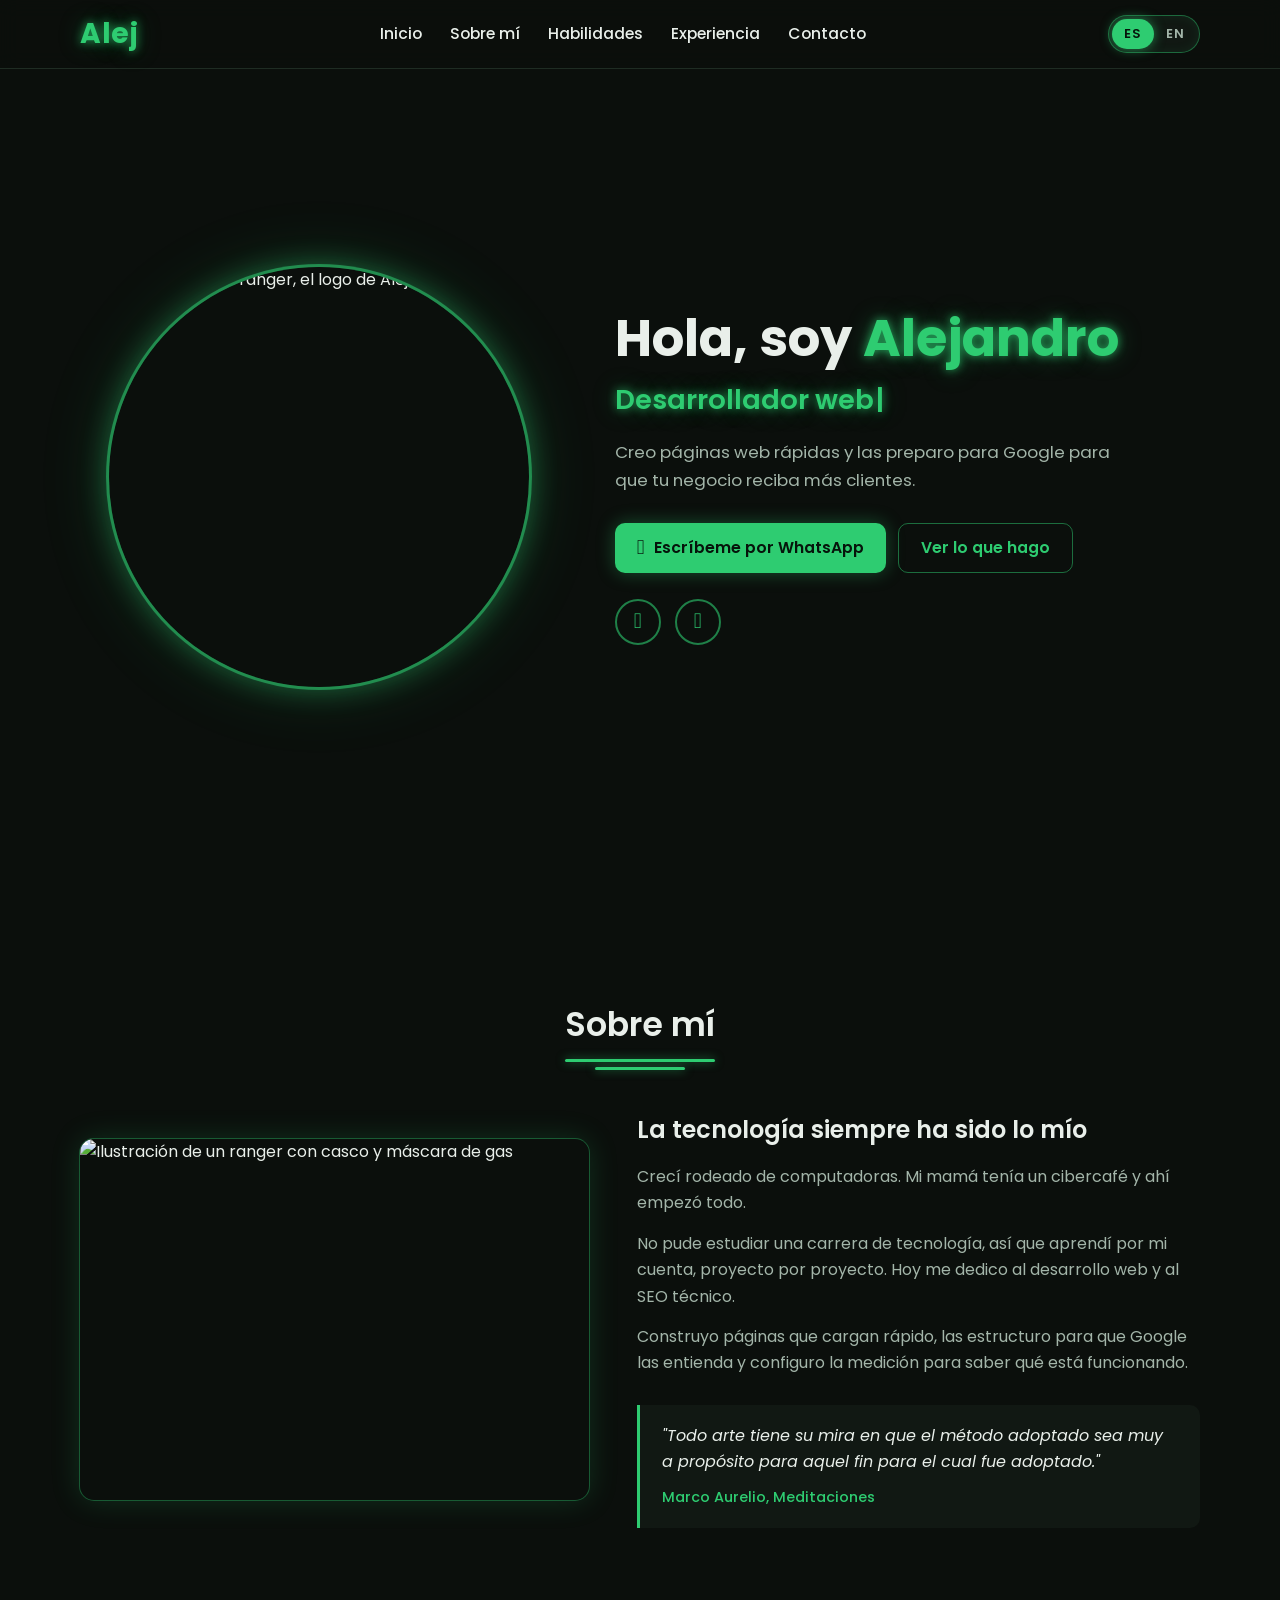
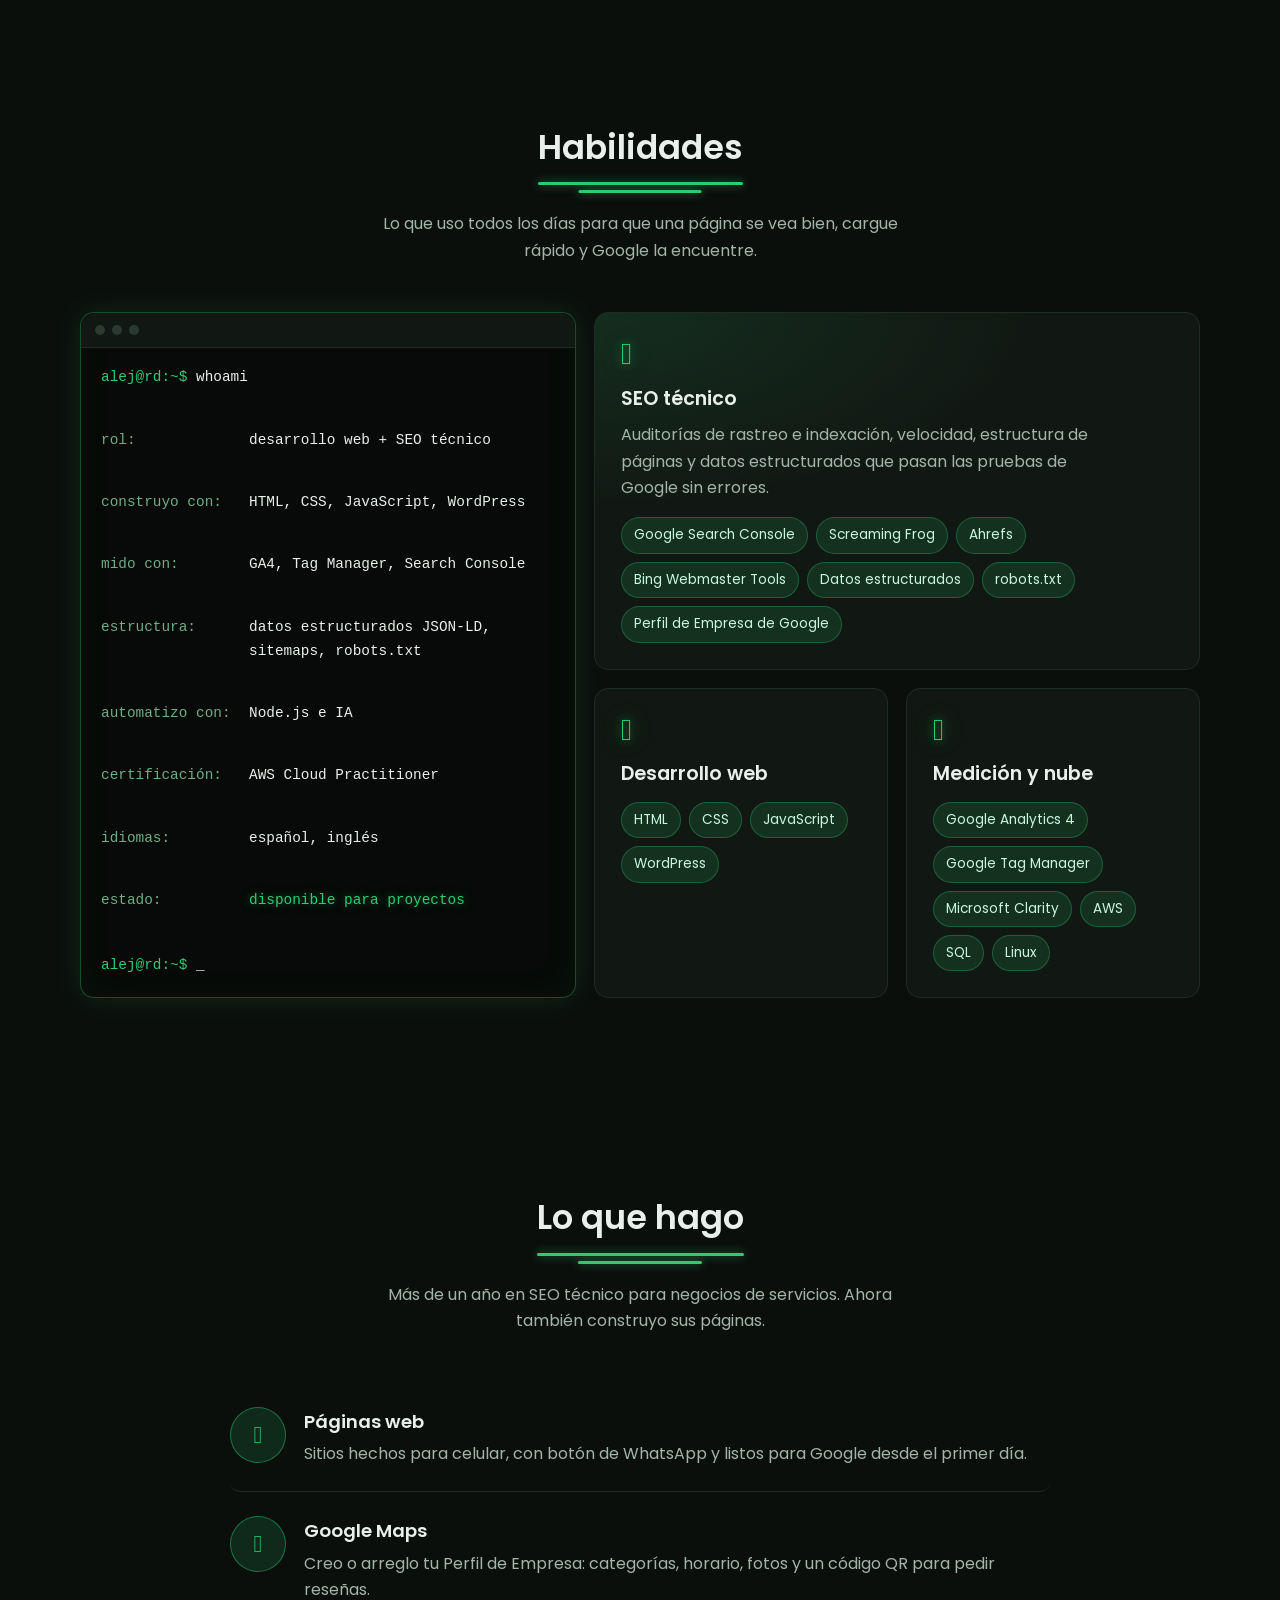
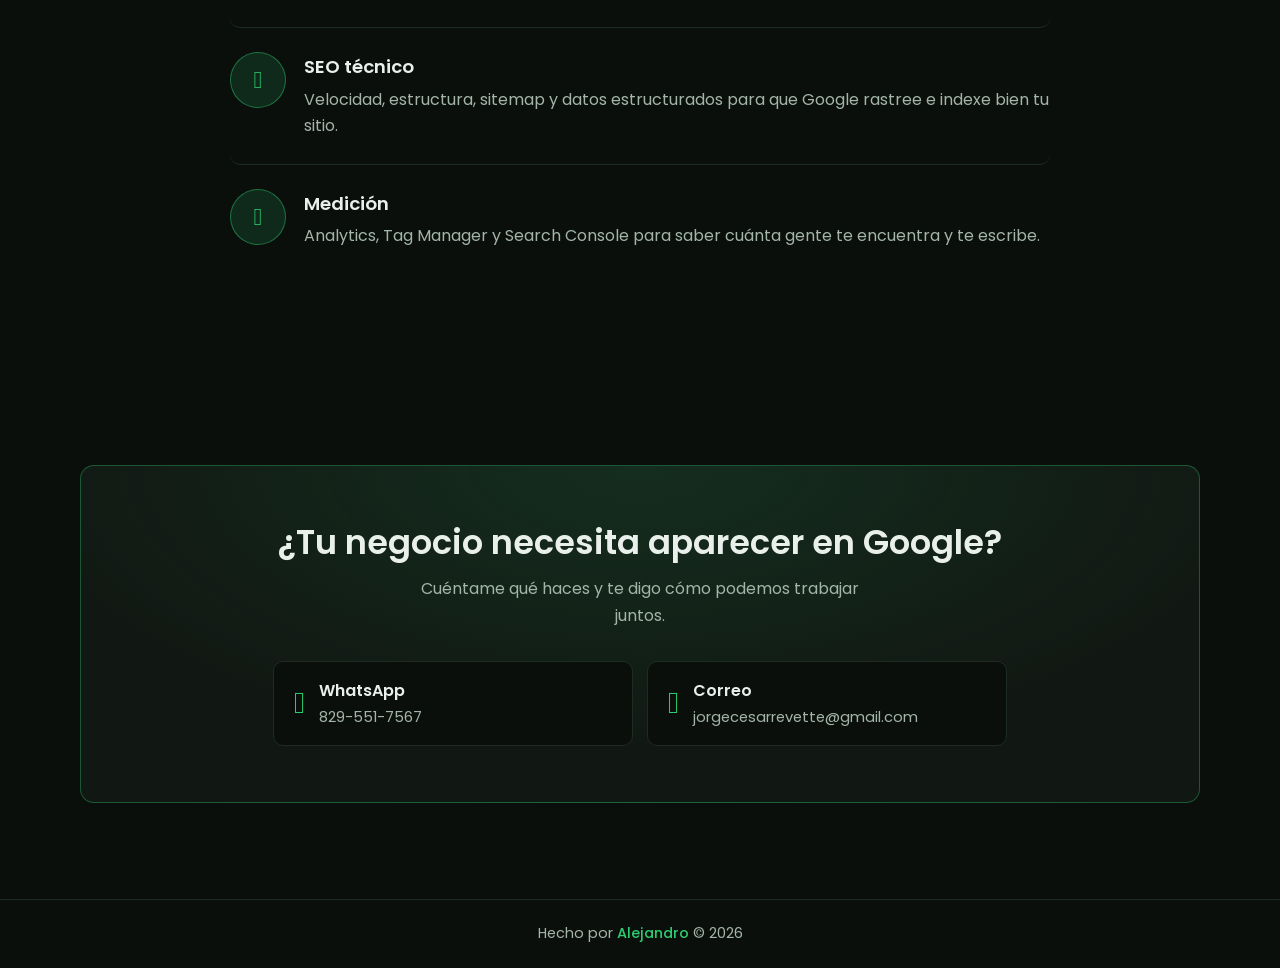
==== index.html @ b4125d40 "Portfolio redesign: bilingual, new content, mobile fixes" ====
<!DOCTYPE html>
<html lang="es">
<head>
    <meta charset="UTF-8">
    <meta name="viewport" content="width=device-width, initial-scale=1.0">
    <title>Alejandro | Páginas web y SEO técnico en República Dominicana</title>
    <meta name="description" content="Desarrollador web y especialista en SEO técnico. Creo páginas web rápidas y las preparo para Google para que tu negocio reciba más clientes.">
    <link rel="canonical" href="https://jorgecesar7.github.io/">
    <meta name="theme-color" content="#0b0f0c">

    <meta property="og:type" content="website">
    <meta property="og:url" content="https://jorgecesar7.github.io/">
    <meta property="og:title" content="Alejandro | Páginas web y SEO técnico">
    <meta property="og:description" content="Creo páginas web rápidas y las preparo para Google para que tu negocio reciba más clientes.">
    <meta property="og:image" content="https://jorgecesar7.github.io/img/og-image.jpg">
    <meta property="og:locale" content="es_DO">
    <meta name="twitter:card" content="summary_large_image">

    <link rel="icon" type="image/png" href="img/favicon.png">
    <link rel="apple-touch-icon" href="img/apple-touch-icon.png">

    <link rel="preconnect" href="https://fonts.googleapis.com">
    <link rel="preconnect" href="https://fonts.gstatic.com" crossorigin>
    <link href="https://fonts.googleapis.com/css2?family=Poppins:wght@400;500;600;700&display=swap" rel="stylesheet">
    <link rel="stylesheet" href="icons.css">
    <link rel="stylesheet" href="styles.css">

    <script type="application/ld+json">
    {
      "@context": "https://schema.org",
      "@type": "Person",
      "@id": "https://jorgecesar7.github.io/#alejandro",
      "name": "Alejandro",
      "url": "https://jorgecesar7.github.io/",
      "image": "https://jorgecesar7.github.io/img/ranger.webp",
      "jobTitle": "Desarrollador web y especialista en SEO técnico",
      "email": "mailto:jorgecesarrevette@gmail.com",
      "telephone": "+1-829-551-7567",
      "address": {
        "@type": "PostalAddress",
        "addressCountry": "DO"
      },
      "knowsAbout": ["Desarrollo web", "SEO técnico", "WordPress", "Google Analytics 4", "Google Tag Manager", "Google Search Console", "Datos estructurados", "Perfil de Empresa de Google"],
      "hasCredential": {
        "@type": "EducationalOccupationalCredential",
        "name": "AWS Certified Cloud Practitioner",
        "credentialCategory": "certification"
      },
      "sameAs": [
        "https://github.com/JorgeCesar7",
        "https://www.linkedin.com/in/jorge-cesar-96657423a/"
      ]
    }
    </script>
</head>
<body>

    <a class="skip-link" href="#main" data-i18n="skip">Saltar al contenido</a>

    <header class="nav" id="top">
        <div class="nav-inner">
            <a class="logo reveal" data-anim="zoom-in" style="--d:0ms" href="#home" aria-label="Alej, inicio"><span>Alej</span></a>

            <nav class="links" aria-label="Principal">
                <a class="reveal" data-anim="fade-up" style="--d:100ms" href="#home" data-i18n="nav_home">Inicio</a>
                <a class="reveal" data-anim="fade-up" style="--d:200ms" href="#about" data-i18n="nav_about">Sobre mí</a>
                <a class="reveal" data-anim="fade-up" style="--d:300ms" href="#skills" data-i18n="nav_skills">Habilidades</a>
                <a class="reveal" data-anim="fade-up" style="--d:400ms" href="#experience" data-i18n="nav_experience">Experiencia</a>
                <a class="reveal" data-anim="fade-up" style="--d:500ms" href="#contact" data-i18n="nav_contact">Contacto</a>
            </nav>

            <div class="nav-actions">
                <div class="lang-switch" role="group" aria-label="Idioma / Language">
                    <button type="button" class="lang-btn is-active" data-lang="es" aria-pressed="true">ES</button>
                    <button type="button" class="lang-btn" data-lang="en" aria-pressed="false">EN</button>
                    <span class="lang-thumb" aria-hidden="true"></span>
                </div>
                <button type="button" class="menu-toggle" aria-expanded="false" aria-controls="mobile-menu" aria-label="Abrir menú" data-i18n-aria="menu_open">
                    <i class="ph ph-list" aria-hidden="true"></i>
                </button>
            </div>
        </div>

        <nav class="mobile-menu" id="mobile-menu" aria-label="Menú móvil" hidden>
            <a href="#home" data-i18n="nav_home">Inicio</a>
            <a href="#about" data-i18n="nav_about">Sobre mí</a>
            <a href="#skills" data-i18n="nav_skills">Habilidades</a>
            <a href="#experience" data-i18n="nav_experience">Experiencia</a>
            <a href="#contact" data-i18n="nav_contact">Contacto</a>
        </nav>
    </header>

    <main id="main">

        <!-- Hero -->
        <section class="hero" id="home">
            <div class="hero-inner">
                <div class="hero-image reveal" data-anim="zoom-out" style="--d:0ms;--t:2.2s">
                    <img src="img/ranger.webp" width="720" height="720" alt="Ilustración del ranger, el logo de Alej" data-i18n-alt="hero_alt" fetchpriority="high">
                </div>
                <div class="hero-content">
                    <h1 class="reveal" data-anim="fade-left" style="--d:500ms"><span data-i18n="hero_hi">Hola, soy</span> <span class="glow">Alejandro</span></h1>
                    <p class="typewriter reveal" data-anim="fade-right" style="--d:700ms" aria-live="off"><span class="typewriter-text"></span><span class="caret" aria-hidden="true">|</span></p>
                    <p class="hero-sub reveal" data-anim="flip-down" style="--d:900ms" data-i18n="hero_sub">Creo páginas web rápidas y las preparo para Google para que tu negocio reciba más clientes.</p>
                    <div class="hero-cta reveal" data-anim="zoom-in" style="--d:1200ms">
                        <a class="btn btn-primary" href="https://wa.me/18295517567" target="_blank" rel="noopener">
                            <i class="ph ph-whatsapp-logo" aria-hidden="true"></i><span data-i18n="cta_whatsapp">Escríbeme por WhatsApp</span>
                        </a>
                        <a class="btn btn-ghost" href="#experience" data-i18n="cta_services">Ver lo que hago</a>
                    </div>
                    <div class="social">
                        <a class="reveal" data-anim="fade-up" style="--d:1400ms" href="https://github.com/JorgeCesar7" target="_blank" rel="noopener" aria-label="GitHub"><i class="ph ph-github-logo" aria-hidden="true"></i></a>
                        <a class="reveal" data-anim="fade-up" style="--d:1500ms" href="https://www.linkedin.com/in/jorge-cesar-96657423a/" target="_blank" rel="noopener" aria-label="LinkedIn"><i class="ph ph-linkedin-logo" aria-hidden="true"></i></a>
                    </div>
                </div>
            </div>
        </section>

        <!-- About -->
        <section class="about" id="about">
            <div class="container">
                <h2 class="section-title reveal" data-anim="fade-up"><span data-i18n="about_title">Sobre mí</span></h2>
                <div class="about-grid">
                    <figure class="about-image reveal" data-anim="fade-right" style="--d:200ms">
                        <img src="img/ranger-closeup.webp" width="735" height="521" alt="Ilustración de un ranger con casco y máscara de gas" data-i18n-alt="about_alt" loading="lazy">
                    </figure>
                    <div class="about-text">
                        <h3 class="reveal" data-anim="fade-left" style="--d:200ms" data-i18n="about_topic">La tecnología siempre ha sido lo mío</h3>
                        <div class="reveal" data-anim="flip-down" style="--d:300ms">
                            <p data-i18n="about_p1">Crecí rodeado de computadoras. Mi mamá tenía un cibercafé y ahí empezó todo.</p>
                            <p data-i18n="about_p2">No pude estudiar una carrera de tecnología, así que aprendí por mi cuenta, proyecto por proyecto. Hoy me dedico al desarrollo web y al SEO técnico.</p>
                            <p data-i18n="about_p3">Construyo páginas que cargan rápido, las estructuro para que Google las entienda y configuro la medición para saber qué está funcionando.</p>
                        </div>
                        <blockquote class="quote reveal" data-anim="zoom-in" style="--d:400ms">
                            <p data-i18n="quote">"Todo arte tiene su mira en que el método adoptado sea muy a propósito para aquel fin para el cual fue adoptado."</p>
                            <cite>Marco Aurelio, <span data-i18n="quote_book">Meditaciones</span></cite>
                        </blockquote>
                    </div>
                </div>
            </div>
        </section>

        <!-- Skills -->
        <section class="skills" id="skills">
            <div class="container">
                <h2 class="section-title reveal" data-anim="fade-up"><span data-i18n="skills_title">Habilidades</span></h2>
                <p class="section-lead reveal" data-anim="fade-up" style="--d:150ms" data-i18n="skills_lead">Lo que uso todos los días para que una página se vea bien, cargue rápido y Google la encuentre.</p>
                <div class="skills-layout">
                    <div class="terminal reveal" data-anim="fade-right" style="--d:200ms" aria-label="Resumen" data-i18n-aria="term_label">
                        <div class="terminal-bar" aria-hidden="true"><span></span><span></span><span></span></div>
                        <div class="terminal-body">
                            <p class="prompt">alej@rd:~$ <span>whoami</span></p>
                            <dl>
                                <div><dt data-i18n="t_role">rol</dt><dd data-i18n="t_role_v">desarrollo web + SEO técnico</dd></div>
                                <div><dt data-i18n="t_build">construyo con</dt><dd>HTML, CSS, JavaScript, WordPress</dd></div>
                                <div><dt data-i18n="t_measure">mido con</dt><dd>GA4, Tag Manager, Search Console</dd></div>
                                <div><dt data-i18n="t_struct">estructura</dt><dd data-i18n="t_struct_v">datos estructurados JSON-LD, sitemaps, robots.txt</dd></div>
                                <div><dt data-i18n="t_auto">automatizo con</dt><dd data-i18n="t_auto_v">Node.js e IA</dd></div>
                                <div><dt data-i18n="t_cert">certificación</dt><dd>AWS Cloud Practitioner</dd></div>
                                <div><dt data-i18n="t_lang">idiomas</dt><dd data-i18n="t_lang_v">español, inglés</dd></div>
                                <div><dt data-i18n="t_status">estado</dt><dd class="ok" data-i18n="t_status_v">disponible para proyectos</dd></div>
                            </dl>
                            <p class="prompt">alej@rd:~$ <span class="blink" aria-hidden="true">_</span></p>
                        </div>
                    </div>
                    <div class="skills-grid">
                        <article class="skill-card skill-main reveal" data-anim="fade-left" style="--d:150ms">
                            <i class="ph ph-magnifying-glass" aria-hidden="true"></i>
                            <h3 data-i18n="sk_seo">SEO técnico</h3>
                            <p data-i18n="sk_seo_p">Auditorías de rastreo e indexación, velocidad, estructura de páginas y datos estructurados que pasan las pruebas de Google sin errores.</p>
                            <ul class="chips">
                                <li>Google Search Console</li>
                                <li>Screaming Frog</li>
                                <li>Ahrefs</li>
                                <li>Bing Webmaster Tools</li>
                                <li data-i18n="chip_schema">Datos estructurados</li>
                                <li>robots.txt</li>
                                <li data-i18n="chip_gbp">Perfil de Empresa de Google</li>
                            </ul>
                        </article>
                        <article class="skill-card reveal" data-anim="fade-left" style="--d:300ms">
                            <i class="ph ph-code" aria-hidden="true"></i>
                            <h3 data-i18n="sk_web">Desarrollo web</h3>
                            <ul class="chips">
                                <li>HTML</li>
                                <li>CSS</li>
                                <li>JavaScript</li>
                                <li>WordPress</li>
                            </ul>
                        </article>
                        <article class="skill-card reveal" data-anim="fade-left" style="--d:450ms">
                            <i class="ph ph-chart-line-up" aria-hidden="true"></i>
                            <h3 data-i18n="sk_data">Medición y nube</h3>
                            <ul class="chips">
                                <li>Google Analytics 4</li>
                                <li>Google Tag Manager</li>
                                <li>Microsoft Clarity</li>
                                <li>AWS</li>
                                <li>SQL</li>
                                <li>Linux</li>
                            </ul>
                        </article>
                    </div>
                </div>
            </div>
        </section>

        <!-- Experience / services -->
        <section class="experience" id="experience">
            <div class="container">
                <h2 class="section-title reveal" data-anim="fade-up"><span data-i18n="exp_title">Lo que hago</span></h2>
                <p class="section-lead reveal" data-anim="fade-up" style="--d:150ms" data-i18n="exp_lead">Más de un año en SEO técnico para negocios de servicios. Ahora también construyo sus páginas.</p>
                <ol class="services">
                    <li class="service reveal" data-anim="fade-up" style="--d:200ms">
                        <i class="ph ph-browser" aria-hidden="true"></i>
                        <div>
                            <h3 data-i18n="sv1">Páginas web</h3>
                            <p data-i18n="sv1_p">Sitios hechos para celular, con botón de WhatsApp y listos para Google desde el primer día.</p>
                        </div>
                    </li>
                    <li class="service reveal" data-anim="fade-up" style="--d:350ms">
                        <i class="ph ph-map-pin" aria-hidden="true"></i>
                        <div>
                            <h3 data-i18n="sv2">Google Maps</h3>
                            <p data-i18n="sv2_p">Creo o arreglo tu Perfil de Empresa: categorías, horario, fotos y un código QR para pedir reseñas.</p>
                        </div>
                    </li>
                    <li class="service reveal" data-anim="fade-up" style="--d:500ms">
                        <i class="ph ph-gauge" aria-hidden="true"></i>
                        <div>
                            <h3 data-i18n="sv3">SEO técnico</h3>
                            <p data-i18n="sv3_p">Velocidad, estructura, sitemap y datos estructurados para que Google rastree e indexe bien tu sitio.</p>
                        </div>
                    </li>
                    <li class="service reveal" data-anim="fade-up" style="--d:650ms">
                        <i class="ph ph-chart-bar" aria-hidden="true"></i>
                        <div>
                            <h3 data-i18n="sv4">Medición</h3>
                            <p data-i18n="sv4_p">Analytics, Tag Manager y Search Console para saber cuánta gente te encuentra y te escribe.</p>
                        </div>
                    </li>
                </ol>
            </div>
        </section>

        <!-- Contact -->
        <section class="contact" id="contact">
            <div class="container">
                <div class="contact-box">
                    <div class="contact-content">
                        <h2 class="reveal" data-anim="fade-left" style="--d:150ms" data-i18n="contact_title">¿Tu negocio necesita aparecer en Google?</h2>
                        <p class="reveal" data-anim="fade-left" style="--d:250ms" data-i18n="contact_p">Cuéntame qué haces y te digo cómo podemos trabajar juntos.</p>
                        <div class="contact-links">
                            <a class="contact-link reveal" data-anim="zoom-in" style="--d:350ms" href="https://wa.me/18295517567" target="_blank" rel="noopener">
                                <i class="ph ph-whatsapp-logo" aria-hidden="true"></i>
                                <span><strong>WhatsApp</strong>829-551-7567</span>
                            </a>
                            <a class="contact-link reveal" data-anim="zoom-in" style="--d:450ms" href="mailto:jorgecesarrevette@gmail.com">
                                <i class="ph ph-envelope-simple" aria-hidden="true"></i>
                                <span><strong data-i18n="email">Correo</strong>jorgecesarrevette@gmail.com</span>
                            </a>
                        </div>
                    </div>
                </div>
            </div>
        </section>
    </main>

    <footer class="footer">
        <p><span data-i18n="footer">Hecho por</span> <a href="#home">Alejandro</a> &copy; <span id="year">2026</span></p>
    </footer>

    <script src="script.js"></script>
</body>
</html>
---- icons.css ----
/* Phosphor Icons (MIT), regular weight, subset to the icons used on this page. */
@font-face {
    font-family: "Phosphor";
    src: url("fonts/phosphor-subset.woff2") format("woff2");
    font-weight: normal;
    font-style: normal;
    font-display: block;
}

.ph {
    font-family: "Phosphor" !important;
    speak: never;
    font-style: normal;
    font-weight: normal;
    font-variant: normal;
    text-transform: none;
    line-height: 1;
    -webkit-font-smoothing: antialiased;
    -moz-osx-font-smoothing: grayscale;
}

.ph.ph-list:before{content:"\e2f0";}
.ph.ph-x:before{content:"\e4f6";}
.ph.ph-whatsapp-logo:before{content:"\e5d0";}
.ph.ph-github-logo:before{content:"\e576";}
.ph.ph-linkedin-logo:before{content:"\e2ee";}
.ph.ph-magnifying-glass:before{content:"\e30c";}
.ph.ph-code:before{content:"\e1bc";}
.ph.ph-chart-line-up:before{content:"\e156";}
.ph.ph-browser:before{content:"\e0f4";}
.ph.ph-map-pin:before{content:"\e316";}
.ph.ph-gauge:before{content:"\e628";}
.ph.ph-chart-bar:before{content:"\e150";}
.ph.ph-envelope-simple:before{content:"\e218";}
---- styles.css ----
:root {
    --bg: #0b0f0c;
    --surface: #111813;
    --surface-2: #16201a;
    --line: #1f2c23;
    --text: #e9efea;
    --muted: #a3b5a9;
    --accent: #2ecc71;
    --accent-soft: rgba(46, 204, 113, 0.14);
    --accent-ink: #06140b;
    --glow: 0 0 10px rgba(46, 204, 113, 0.75), 0 0 24px rgba(46, 204, 113, 0.35);
    --radius: 14px;
    --radius-sm: 10px;
    --nav-h: 68px;
}

*,
*::before,
*::after {
    margin: 0;
    padding: 0;
    box-sizing: border-box;
}

html {
    scroll-behavior: smooth;
    scroll-padding-top: calc(var(--nav-h) + 12px);
}

body {
    overflow-x: clip;
    font-family: 'Poppins', system-ui, sans-serif;
    background: var(--bg);
    color: var(--text);
    line-height: 1.65;
    overflow-x: hidden;
    -webkit-font-smoothing: antialiased;
}

img { max-width: 100%; display: block; }
a { color: inherit; text-decoration: none; }
ul, ol { list-style: none; }

:focus-visible {
    outline: 2px solid var(--accent);
    outline-offset: 3px;
    border-radius: 6px;
}

.skip-link {
    position: absolute;
    left: 12px;
    top: -60px;
    background: var(--accent);
    color: var(--accent-ink);
    padding: 8px 14px;
    border-radius: var(--radius-sm);
    font-weight: 600;
    z-index: 200;
}
.skip-link:focus { top: 12px; }

.container {
    width: min(1120px, 100% - 32px);
    margin-inline: auto;
}

.glow {
    color: var(--accent);
    text-shadow: var(--glow);
}

/* Scrollbar */
::-webkit-scrollbar { width: 10px; }
::-webkit-scrollbar-track { background: var(--bg); }
::-webkit-scrollbar-thumb { background: #1d6b40; border-radius: 10px; }
::-webkit-scrollbar-thumb:hover { background: var(--accent); }

/* Navigation */
.nav {
    position: sticky;
    top: 0;
    z-index: 100;
    background: rgba(11, 15, 12, 0.82);
    backdrop-filter: blur(10px);
    -webkit-backdrop-filter: blur(10px);
    border-bottom: 1px solid var(--line);
}

.nav-inner {
    height: var(--nav-h);
    width: min(1120px, 100% - 32px);
    margin-inline: auto;
    display: flex;
    align-items: center;
    justify-content: space-between;
    gap: 16px;
}

.logo span {
    font-size: 1.75rem;
    font-weight: 700;
    color: var(--accent);
    text-shadow: var(--glow);
    letter-spacing: 0.5px;
}

.links { display: flex; gap: 28px; }

.links a {
    position: relative;
    font-weight: 500;
    font-size: 0.98rem;
    color: var(--text);
    transition: color 0.2s ease, text-shadow 0.2s ease;
}

.links a::after {
    content: "";
    position: absolute;
    left: 0;
    bottom: -4px;
    width: 0;
    height: 2px;
    background: var(--accent);
    transition: width 0.2s ease;
}

.links a:hover { color: var(--accent); text-shadow: var(--glow); }
.links a:hover::after { width: 100%; }

.nav-actions { display: flex; align-items: center; gap: 10px; }

/* Language switch */
.lang-switch {
    position: relative;
    display: inline-flex;
    padding: 3px;
    border: 1px solid rgba(46, 204, 113, 0.45);
    border-radius: 999px;
    background: var(--surface);
    box-shadow: inset 0 0 12px rgba(46, 204, 113, 0.08);
}

.lang-btn {
    position: relative;
    z-index: 1;
    width: 42px;
    height: 30px;
    border: 0;
    background: transparent;
    color: var(--muted);
    font: 600 0.8rem/1 'Poppins', sans-serif;
    letter-spacing: 1px;
    border-radius: 999px;
    cursor: pointer;
    transition: color 0.25s ease;
}

.lang-btn.is-active { color: var(--accent-ink); }
.lang-btn:not(.is-active):hover { color: var(--accent); }

.lang-thumb {
    position: absolute;
    top: 3px;
    left: 3px;
    width: 42px;
    height: 30px;
    border-radius: 999px;
    background: var(--accent);
    box-shadow: 0 0 12px rgba(46, 204, 113, 0.6);
    transition: transform 0.3s cubic-bezier(.4, 0, .2, 1);
}

.lang-switch[data-active="en"] .lang-thumb { transform: translateX(42px); }

.menu-toggle {
    display: none;
    width: 42px;
    height: 42px;
    border: 1px solid var(--line);
    border-radius: var(--radius-sm);
    background: var(--surface);
    color: var(--text);
    font-size: 1.4rem;
    cursor: pointer;
    align-items: center;
    justify-content: center;
}

.mobile-menu {
    display: grid;
    border-top: 1px solid var(--line);
    background: rgba(11, 15, 12, 0.97);
}

.mobile-menu[hidden] { display: none; }

.mobile-menu a {
    padding: 14px 20px;
    font-weight: 500;
    border-bottom: 1px solid var(--line);
}

.mobile-menu a:hover { color: var(--accent); }

/* Hero */
.hero {
    min-height: calc(100dvh - var(--nav-h));
    display: flex;
    align-items: center;
    padding: 48px 0 64px;
}

.hero-inner {
    width: min(1120px, 100% - 32px);
    margin-inline: auto;
    display: grid;
    grid-template-columns: minmax(0, 0.9fr) minmax(0, 1.1fr);
    align-items: center;
    gap: 56px;
}

.hero-image {
    width: min(420px, 100%);
    aspect-ratio: 1;
    justify-self: center;
    border-radius: 50%;
    overflow: hidden;
    box-shadow: 0 0 0 3px rgba(46, 204, 113, 0.55), 0 0 30px rgba(46, 204, 113, 0.45), 0 0 70px rgba(46, 204, 113, 0.18);
}

.hero-image img { width: 100%; height: 100%; object-fit: cover; }

@media (hover: hover) and (prefers-reduced-motion: no-preference) {
    .hero-image:hover { animation: pulse 1.6s ease-in-out infinite; }
}

@keyframes pulse {
    0%, 100% { transform: scale(1); }
    50% { transform: scale(1.03); }
}

.hero h1 {
    font-size: clamp(2rem, 1.2rem + 3vw, 3.2rem);
    line-height: 1.15;
    font-weight: 700;
}

.typewriter {
    margin-top: 10px;
    min-height: 1.6em;
    font-size: clamp(1.15rem, 0.9rem + 1.2vw, 1.7rem);
    font-weight: 600;
    color: var(--accent);
    text-shadow: var(--glow);
}

.caret { margin-left: 2px; animation: blink 1s steps(1) infinite; }

@keyframes blink { 50% { opacity: 0; } }

.hero-sub {
    margin-top: 16px;
    max-width: 46ch;
    color: var(--muted);
    font-size: 1.05rem;
}

.hero-cta {
    margin-top: 28px;
    display: flex;
    flex-wrap: wrap;
    gap: 12px;
}

.btn {
    display: inline-flex;
    align-items: center;
    gap: 10px;
    height: 50px;
    padding: 0 22px;
    border-radius: var(--radius-sm);
    font-weight: 600;
    font-size: 0.98rem;
    white-space: nowrap;
    transition: transform 0.2s ease, box-shadow 0.2s ease, background 0.2s ease, color 0.2s ease;
}

.btn i { font-size: 1.3rem; }

.btn-primary {
    background: var(--accent);
    color: var(--accent-ink);
    box-shadow: 0 0 18px rgba(46, 204, 113, 0.35);
}

.btn-primary:hover {
    transform: scale(1.05);
    background: transparent;
    color: var(--accent);
    box-shadow: inset 0 0 0 2px var(--accent), 0 0 30px rgba(46, 204, 113, 0.55);
}

.btn-ghost {
    border: 1px solid rgba(46, 204, 113, 0.5);
    color: var(--accent);
}

.btn-ghost:hover { background: var(--accent-soft); transform: scale(1.05); box-shadow: 0 0 22px rgba(46, 204, 113, 0.35); }

.social { margin-top: 26px; display: flex; gap: 14px; }

.social a {
    width: 46px;
    height: 46px;
    display: grid;
    place-items: center;
    border: 2px solid rgba(46, 204, 113, 0.6);
    border-radius: 50%;
    color: var(--accent);
    font-size: 1.35rem;
    transition: transform 0.2s ease, background 0.2s ease, color 0.2s ease, box-shadow 0.2s ease;
}

.social a:hover {
    transform: scale(1.12);
    background: var(--accent);
    color: var(--accent-ink);
    box-shadow: 0 0 18px rgba(46, 204, 113, 0.6);
}

/* Sections */
section:not(.hero) { padding: 96px 0; }

.section-title {
    display: flex;
    justify-content: center;
    margin-bottom: 18px;
}

.section-title span {
    position: relative;
    font-size: clamp(1.6rem, 1.2rem + 1.4vw, 2.1rem);
    font-weight: 600;
    padding-bottom: 10px;
}

.section-title span::before,
.section-title span::after {
    content: "";
    position: absolute;
    left: 0;
    bottom: 0;
    height: 3px;
    width: 100%;
    background: var(--accent);
    box-shadow: 0 0 10px rgba(46, 204, 113, 0.6);
    border-radius: 3px;
}

.section-title span::after {
    bottom: -8px;
    width: 60%;
    left: 50%;
    transform: translateX(-50%);
}

.section-lead {
    text-align: center;
    color: var(--muted);
    max-width: 56ch;
    margin: 26px auto 48px;
}

/* About */
.about-grid {
    margin-top: 48px;
    display: grid;
    grid-template-columns: minmax(0, 0.95fr) minmax(0, 1.05fr);
    gap: 48px;
    align-items: center;
}

.about-image {
    border-radius: var(--radius);
    overflow: hidden;
    box-shadow: 0 0 0 1px rgba(46, 204, 113, 0.35), 0 0 30px rgba(46, 204, 113, 0.18);
}

.about-image img { width: 100%; height: auto; aspect-ratio: 735 / 521; object-fit: cover; transition: transform 0.6s ease; }

@media (hover: hover) and (prefers-reduced-motion: no-preference) {
    .about-image:hover img { transform: scale(1.04); }
}

.about-text h3 {
    font-size: 1.5rem;
    font-weight: 600;
    margin-bottom: 14px;
}

.about-text p { color: var(--muted); margin-bottom: 14px; max-width: 60ch; }

.quote {
    margin-top: 28px;
    padding: 18px 22px;
    border-left: 3px solid var(--accent);
    background: var(--surface);
    border-radius: 0 var(--radius-sm) var(--radius-sm) 0;
}

.quote p { color: var(--text); font-style: italic; margin-bottom: 8px; }
.quote cite { color: var(--accent); font-style: normal; font-size: 0.9rem; font-weight: 500; }

.terminal {
    background: #070a08;
    border: 1px solid rgba(46, 204, 113, 0.35);
    border-radius: var(--radius);
    box-shadow: 0 0 30px rgba(46, 204, 113, 0.12), inset 0 0 40px rgba(46, 204, 113, 0.04);
    overflow: hidden;
    font-family: ui-monospace, 'Cascadia Code', Consolas, monospace;
    font-size: 0.9rem;
}

.terminal-bar {
    display: flex;
    gap: 7px;
    padding: 12px 14px;
    border-bottom: 1px solid var(--line);
    background: var(--surface);
}

.terminal-bar span {
    width: 10px;
    height: 10px;
    border-radius: 50%;
    background: #2a3a30;
}

.terminal-body { padding: 18px 20px 20px; color: #b9f5cf; }

.prompt { color: var(--accent); }
.prompt span { color: var(--text); }

.terminal dl { margin: 12px 0 14px; display: grid; gap: 8px; }
.terminal dl div { display: grid; grid-template-columns: 136px 1fr; gap: 12px; }
.terminal dt { color: #6fae86; }
.terminal dt::after { content: ":"; }
.terminal dd { color: var(--text); }
.terminal dd.ok { color: var(--accent); text-shadow: 0 0 8px rgba(46, 204, 113, 0.5); }

.blink { animation: blink 1s steps(1) infinite; }

/* Skills */
.skills-layout {
    display: grid;
    grid-template-columns: minmax(0, 0.9fr) minmax(0, 1.1fr);
    gap: 18px;
    align-items: stretch;
}

.skills-layout .terminal { display: flex; flex-direction: column; }
.skills-layout .terminal-body { flex: 1; display: flex; flex-direction: column; }
.skills-layout .terminal dl { flex: 1; align-content: space-evenly; gap: 12px; }

.skills-grid {
    display: grid;
    grid-template-columns: 1fr 1fr;
    gap: 18px;
}

.skill-card {
    background: var(--surface);
    border: 1px solid var(--line);
    border-radius: var(--radius);
    padding: 26px;
    transition: border-color 0.25s ease, box-shadow 0.25s ease, transform 0.25s ease;
}

.skill-card:hover {
    border-color: rgba(46, 204, 113, 0.55);
    box-shadow: 0 0 24px rgba(46, 204, 113, 0.15);
    transform: translateY(-3px);
}

.skill-main {
    grid-column: span 2;
    background: radial-gradient(120% 90% at 0% 0%, rgba(46, 204, 113, 0.12), transparent 60%), var(--surface);
}

.skill-card > i {
    font-size: 1.9rem;
    color: var(--accent);
    text-shadow: var(--glow);
}

.skill-card h3 { margin: 10px 0 8px; font-size: 1.2rem; font-weight: 600; }
.skill-card > p { color: var(--muted); margin-bottom: 16px; max-width: 48ch; }

.chips { display: flex; flex-wrap: wrap; gap: 8px; margin-top: 12px; }

.chips li {
    padding: 6px 12px;
    border-radius: 999px;
    border: 1px solid rgba(46, 204, 113, 0.3);
    background: var(--accent-soft);
    color: #c9f7da;
    font-size: 0.85rem;
}

/* Experience / services */
.services { max-width: 820px; margin-inline: auto; }

.service {
    display: grid;
    grid-template-columns: 56px 1fr;
    gap: 18px;
    align-items: start;
    padding: 24px 0;
    border-bottom: 1px solid var(--line);
}

.service:last-child { border-bottom: 0; }

.service { border-radius: var(--radius-sm); transition: background 0.3s ease, padding 0.3s ease; }
.service > i { transition: background 0.3s ease, color 0.3s ease, box-shadow 0.3s ease; }

@media (hover: hover) {
    .service:hover { background: var(--accent-soft); padding-inline: 16px; }
    .service:hover > i { background: var(--accent); color: var(--accent-ink); box-shadow: 0 0 18px rgba(46, 204, 113, 0.6); }
}

.service > i {
    width: 56px;
    height: 56px;
    display: grid;
    place-items: center;
    border-radius: 50%;
    background: var(--accent-soft);
    border: 1px solid rgba(46, 204, 113, 0.45);
    color: var(--accent);
    font-size: 1.5rem;
}

.service h3 { font-size: 1.15rem; font-weight: 600; margin-bottom: 4px; }
.service p { color: var(--muted); }

/* Contact */
.contact-box {
    text-align: center;
    padding: 56px 28px;
    border: 1px solid rgba(46, 204, 113, 0.35);
    border-radius: var(--radius);
    background: radial-gradient(80% 120% at 50% 0%, rgba(46, 204, 113, 0.12), transparent 70%), var(--surface);
}

.contact-content h2 { font-size: clamp(1.5rem, 1.1rem + 1.5vw, 2.1rem); font-weight: 600; line-height: 1.25; }
.contact-content > p { color: var(--muted); margin: 12px auto 32px; max-width: 48ch; }

.contact-links {
    display: grid;
    grid-template-columns: repeat(2, minmax(0, 360px));
    justify-content: center;
    gap: 14px;
    text-align: left;
}

.contact-link {
    display: flex;
    align-items: center;
    gap: 14px;
    padding: 16px 20px;
    border-radius: var(--radius-sm);
    border: 1px solid var(--line);
    background: var(--bg);
    text-align: left;
    transition: border-color 0.2s ease, box-shadow 0.2s ease, transform 0.2s ease;
}

.contact-link:hover {
    border-color: var(--accent);
    box-shadow: 0 0 22px rgba(46, 204, 113, 0.25);
    transform: translateY(-2px);
}

.contact-link i { font-size: 1.9rem; color: var(--accent); }
.contact-link span { display: grid; color: var(--muted); font-size: 0.92rem; overflow-wrap: anywhere; min-width: 0; }
.contact-link strong { color: var(--text); font-weight: 600; font-size: 1rem; }

/* Footer */
.footer {
    border-top: 1px solid var(--line);
    padding: 22px 16px;
    text-align: center;
    color: var(--muted);
    font-size: 0.9rem;
}

.footer a { color: var(--accent); font-weight: 500; }

/* Reveal animations (replaces the old AOS library) */
.reveal[data-anim] {
    opacity: 0;
    transition: opacity var(--t, 0.9s) ease, transform var(--t, 0.9s) cubic-bezier(.2, .7, .2, 1);
    transition-delay: var(--d, 0ms);
}
.reveal[data-anim="fade-up"] { transform: translateY(24px); }
.reveal[data-anim="fade-left"] { transform: translateX(40px); }
.reveal[data-anim="fade-right"] { transform: translateX(-40px); }
.reveal[data-anim="zoom-in"] { transform: scale(0.85); }
.reveal[data-anim="zoom-out"] { transform: scale(1.15); }
.reveal[data-anim="flip-down"] { transform: perspective(900px) rotateX(-70deg); transform-origin: top center; }
.reveal[data-anim].is-visible { opacity: 1; transform: none; }

@media (prefers-reduced-motion: reduce) {
    html { scroll-behavior: auto; }
    .reveal[data-anim] { opacity: 1; transform: none; transition: none; }
    .caret, .blink { animation: none; }
    .btn, .social a, .skill-card, .contact-link, .lang-thumb { transition: none; }
}

/* Tablet */
@media (max-width: 960px) {
    .links { display: none; }
    .menu-toggle { display: inline-flex; }

    .hero { padding-top: 32px; }
    .hero-inner { grid-template-columns: 1fr; gap: 32px; text-align: center; }
    .hero-image { width: min(300px, 72vw); }
    .hero-sub { margin-inline: auto; }
    .hero-cta, .social { justify-content: center; }

    .about-grid { grid-template-columns: 1fr; gap: 32px; }
    .about-image { max-width: 560px; margin-inline: auto; }
    .skills-layout { grid-template-columns: 1fr; }
    .contact-links { grid-template-columns: minmax(0, 420px); }
}

/* Phone */
@media (max-width: 560px) {
    :root { --nav-h: 62px; }
    section:not(.hero) { padding: 72px 0; }
    .logo span { font-size: 1.5rem; }
    .hero-image { width: min(240px, 66vw); }
    .hero-cta { flex-direction: column; align-items: stretch; }
    .btn { justify-content: center; }
    .terminal { font-size: 0.82rem; }
    .terminal dl div { grid-template-columns: 1fr; gap: 0; }
    .contact-box { padding: 40px 18px; }
    .skills-grid { grid-template-columns: 1fr; }
    .skill-main { grid-column: auto; }
    .skill-card { padding: 22px; }
}
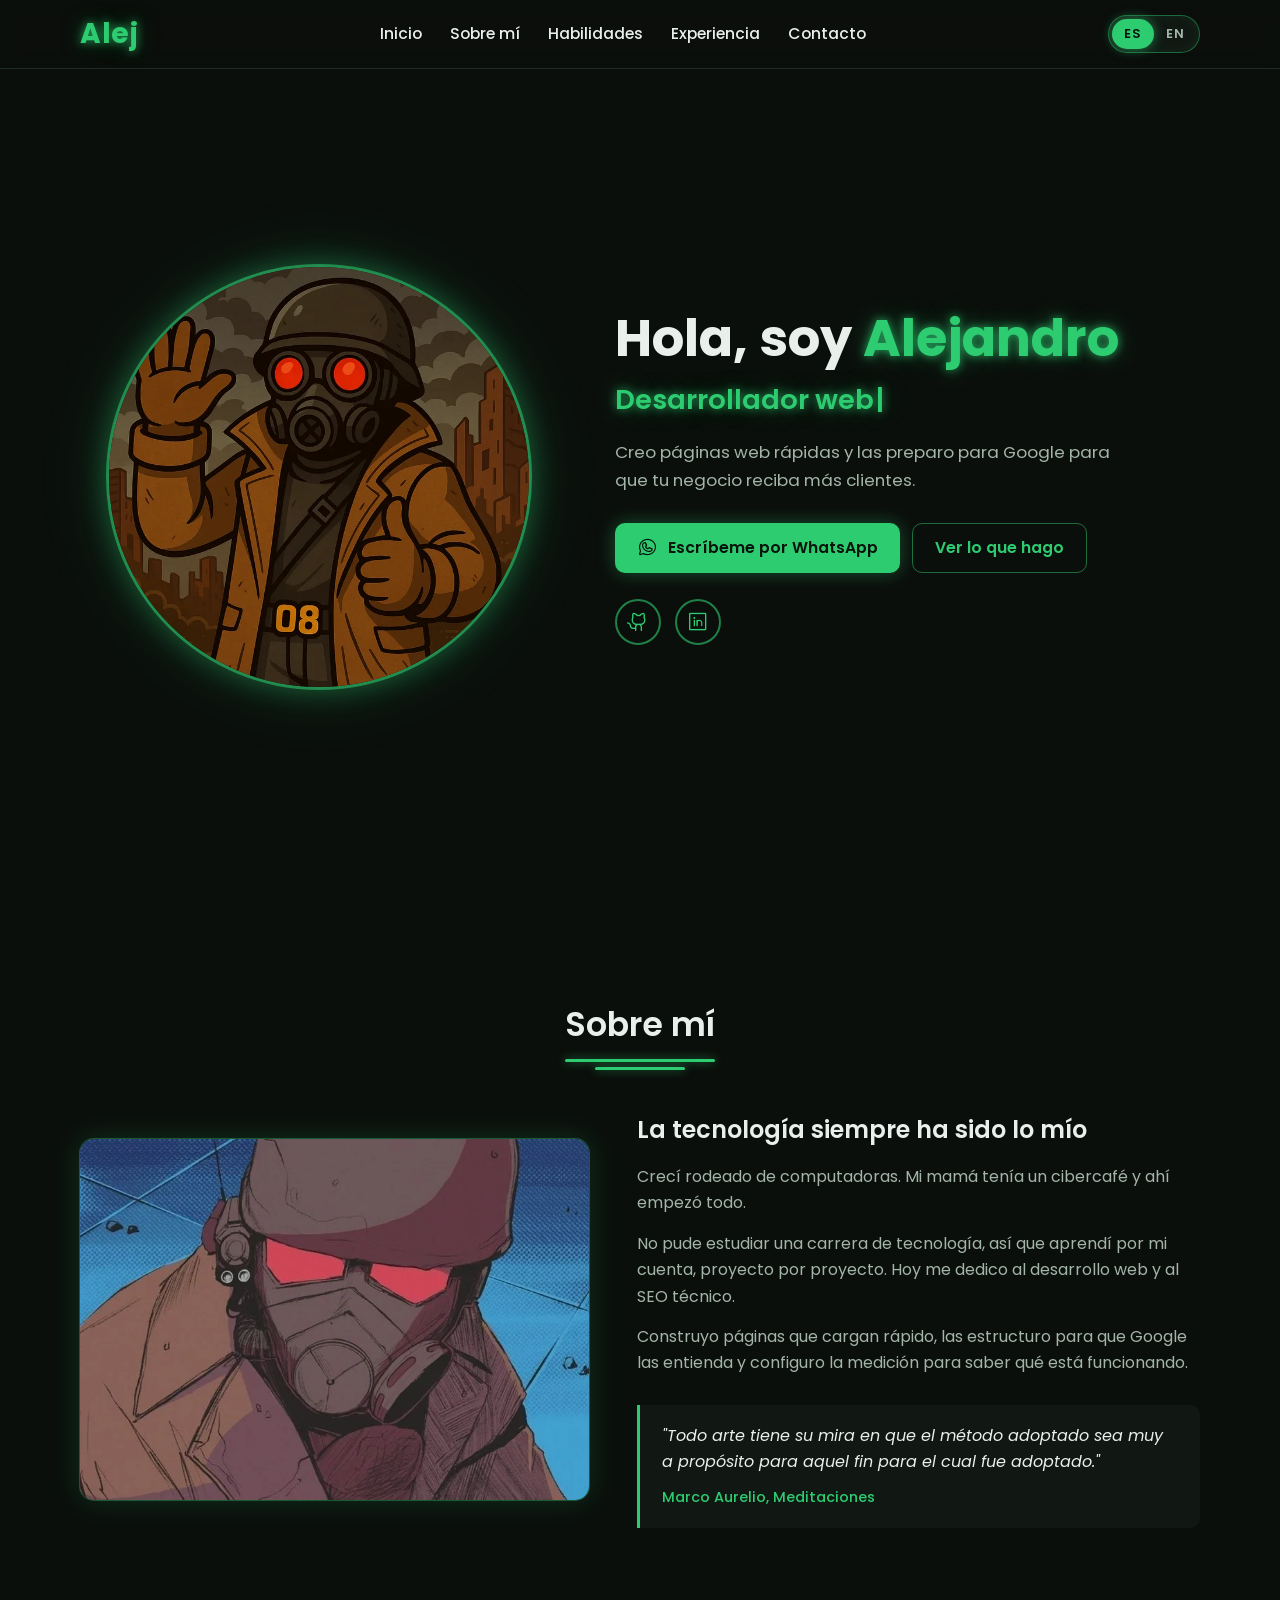
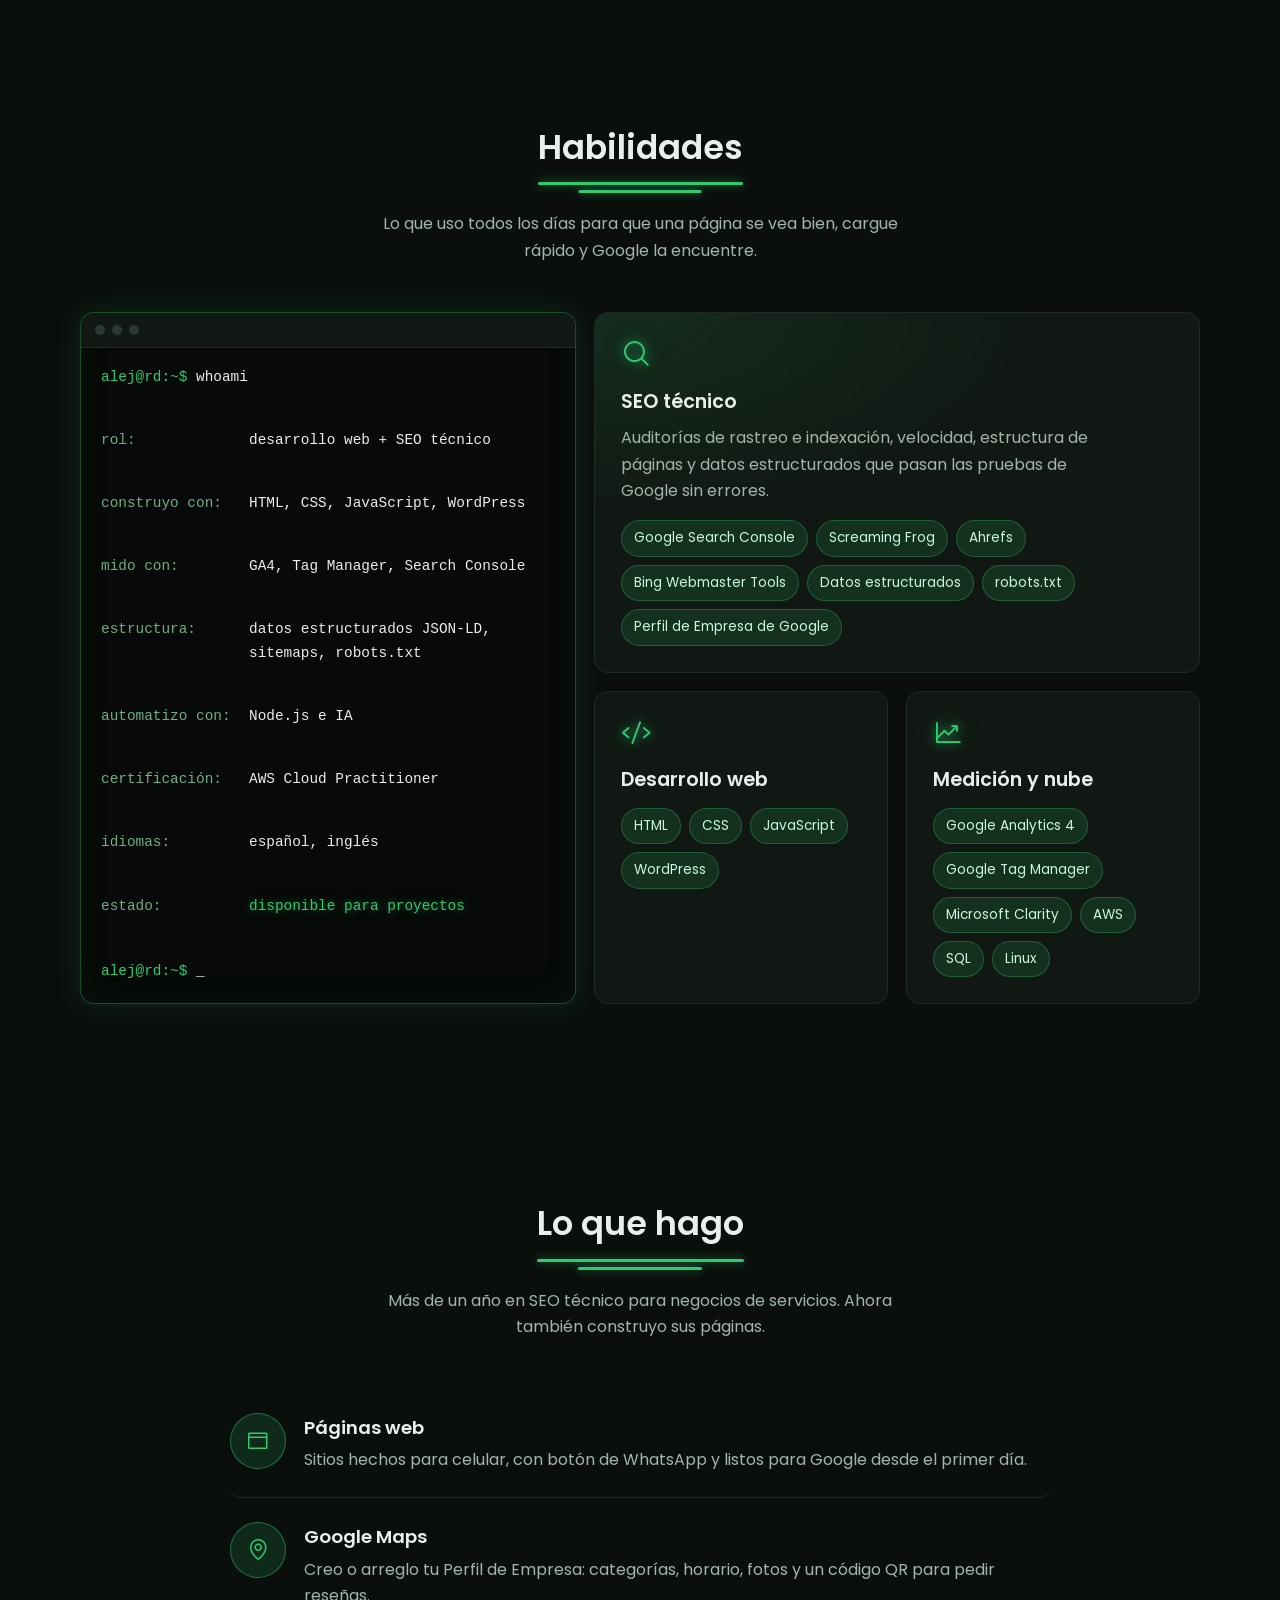
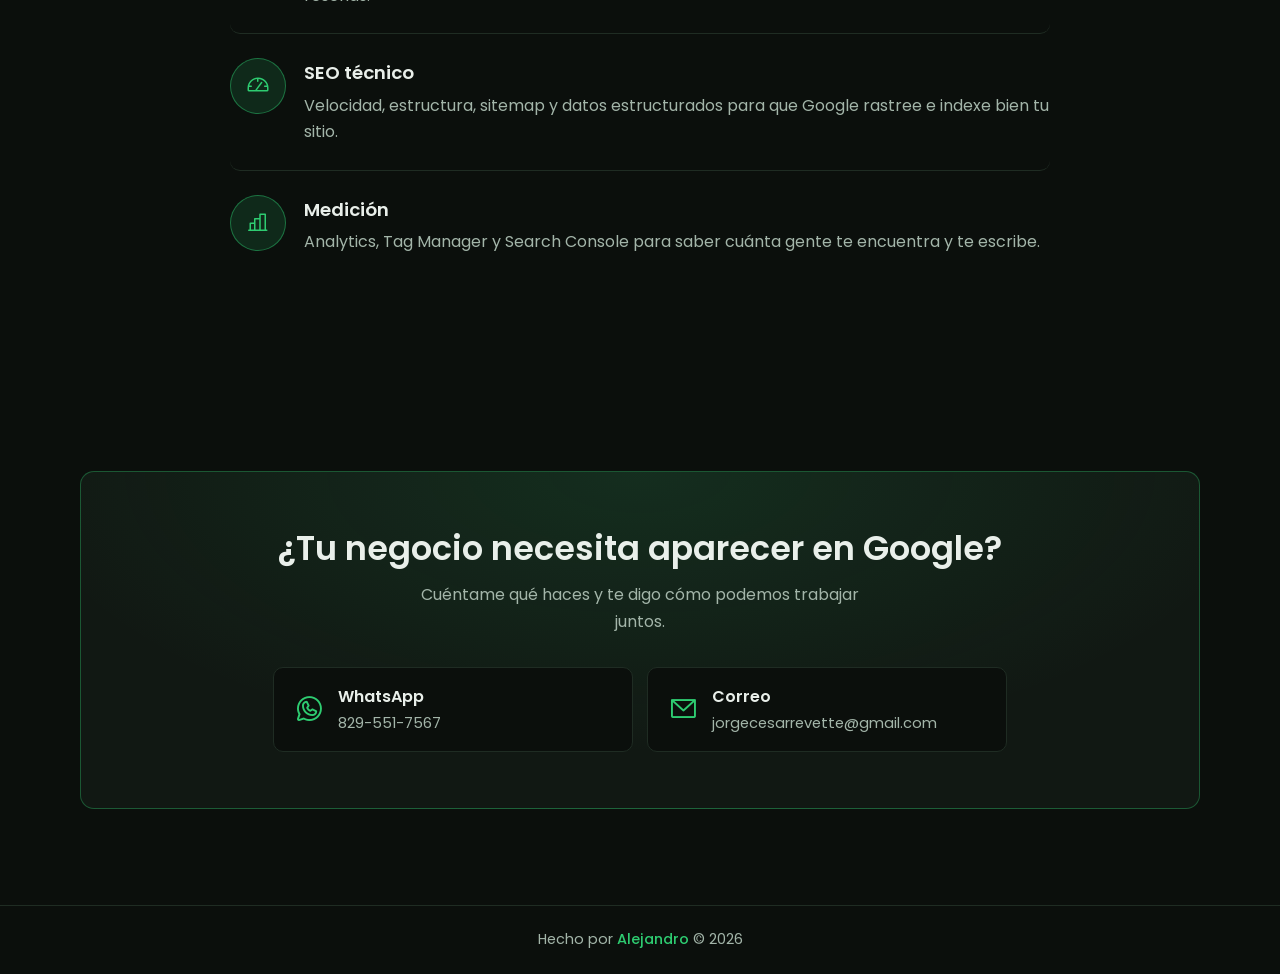
==== commit b60705a3: "Add files via upload" ====
--- a/index.html
+++ b/index.html
@@ -3,22 +3,56 @@
 <head>
     <meta charset="UTF-8">
     <meta name="viewport" content="width=device-width, initial-scale=1.0">
-    <title>Alejandro | Páginas web y SEO técnico en República Dominicana</title>
-    <meta name="description" content="Desarrollador web y especialista en SEO técnico. Creo páginas web rápidas y las preparo para Google para que tu negocio reciba más clientes.">
+
+    <!-- Google Analytics 4 -->
+    <script async src="https://www.googletagmanager.com/gtag/js?id=G-BB15ZYWV15"></script>
+    <script>
+        window.dataLayer = window.dataLayer || [];
+        function gtag(){dataLayer.push(arguments);}
+        gtag('js', new Date());
+        gtag('config', 'G-BB15ZYWV15');
+    </script>
+
+    <!-- Microsoft Clarity -->
+    <script>
+        (function(c,l,a,r,i,t,y){
+            c[a]=c[a]||function(){(c[a].q=c[a].q||[]).push(arguments)};
+            t=l.createElement(r);t.async=1;t.src="https://www.clarity.ms/tag/"+i;
+            y=l.getElementsByTagName(r)[0];y.parentNode.insertBefore(t,y);
+        })(window, document, "clarity", "script", "z00vw6f5f6");
+    </script>
+
+    <title>Diseño de páginas web y SEO en Santo Domingo | Alejandro</title>
+    <meta name="description" content="Diseño páginas web rápidas para negocios en Santo Domingo y las dejo listas para Google: SEO técnico, Google Maps y Analytics. Escríbeme por WhatsApp.">
+    <meta name="robots" content="index, follow, max-image-preview:large, max-snippet:-1, max-video-preview:-1">
+    <meta name="author" content="Alejandro">
     <link rel="canonical" href="https://jorgecesar7.github.io/">
     <meta name="theme-color" content="#0b0f0c">
+    <meta name="google-site-verification" content="VwEiimnmCE7W-ItSaD-Ynu33-EN8Bf44KYxOSooDWXg">
 
     <meta property="og:type" content="website">
+    <meta property="og:site_name" content="Alejandro, diseño web y SEO">
     <meta property="og:url" content="https://jorgecesar7.github.io/">
-    <meta property="og:title" content="Alejandro | Páginas web y SEO técnico">
-    <meta property="og:description" content="Creo páginas web rápidas y las preparo para Google para que tu negocio reciba más clientes.">
+    <meta property="og:title" content="Diseño de páginas web y SEO en Santo Domingo | Alejandro">
+    <meta property="og:description" content="Páginas web rápidas para negocios en Santo Domingo, listas para Google desde el primer día.">
     <meta property="og:image" content="https://jorgecesar7.github.io/img/og-image.jpg">
+    <meta property="og:image:type" content="image/jpeg">
+    <meta property="og:image:width" content="1200">
+    <meta property="og:image:height" content="630">
+    <meta property="og:image:alt" content="Alejandro, diseño de páginas web y SEO en Santo Domingo">
     <meta property="og:locale" content="es_DO">
+    <meta property="og:locale:alternate" content="en_US">
     <meta name="twitter:card" content="summary_large_image">
-
-    <link rel="icon" type="image/png" href="img/favicon.png">
-    <link rel="apple-touch-icon" href="img/apple-touch-icon.png">
-
+    <meta name="twitter:title" content="Diseño de páginas web y SEO en Santo Domingo | Alejandro">
+    <meta name="twitter:description" content="Páginas web rápidas para negocios en Santo Domingo, listas para Google desde el primer día.">
+    <meta name="twitter:image" content="https://jorgecesar7.github.io/img/og-image.jpg">
+    <meta name="twitter:image:alt" content="Alejandro, diseño de páginas web y SEO en Santo Domingo">
+
+    <link rel="icon" type="image/png" sizes="48x48" href="img/favicon.png">
+    <link rel="apple-touch-icon" sizes="180x180" href="img/apple-touch-icon.png">
+    <link rel="sitemap" type="application/xml" href="/sitemap.xml">
+
+    <link rel="preload" as="image" href="img/ranger.webp" type="image/webp" fetchpriority="high">
     <link rel="preconnect" href="https://fonts.googleapis.com">
     <link rel="preconnect" href="https://fonts.gstatic.com" crossorigin>
     <link href="https://fonts.googleapis.com/css2?family=Poppins:wght@400;500;600;700&display=swap" rel="stylesheet">
@@ -28,27 +62,110 @@
     <script type="application/ld+json">
     {
       "@context": "https://schema.org",
-      "@type": "Person",
-      "@id": "https://jorgecesar7.github.io/#alejandro",
-      "name": "Alejandro",
-      "url": "https://jorgecesar7.github.io/",
-      "image": "https://jorgecesar7.github.io/img/ranger.webp",
-      "jobTitle": "Desarrollador web y especialista en SEO técnico",
-      "email": "mailto:jorgecesarrevette@gmail.com",
-      "telephone": "+1-829-551-7567",
-      "address": {
-        "@type": "PostalAddress",
-        "addressCountry": "DO"
-      },
-      "knowsAbout": ["Desarrollo web", "SEO técnico", "WordPress", "Google Analytics 4", "Google Tag Manager", "Google Search Console", "Datos estructurados", "Perfil de Empresa de Google"],
-      "hasCredential": {
-        "@type": "EducationalOccupationalCredential",
-        "name": "AWS Certified Cloud Practitioner",
-        "credentialCategory": "certification"
-      },
-      "sameAs": [
-        "https://github.com/JorgeCesar7",
-        "https://www.linkedin.com/in/jorge-cesar-96657423a/"
+      "@graph": [
+        {
+          "@type": "WebSite",
+          "@id": "https://jorgecesar7.github.io/#website",
+          "url": "https://jorgecesar7.github.io/",
+          "name": "Alejandro, diseño web y SEO",
+          "description": "Diseño de páginas web y SEO técnico para negocios en Santo Domingo, República Dominicana.",
+          "inLanguage": "es-DO",
+          "publisher": { "@id": "https://jorgecesar7.github.io/#alejandro" }
+        },
+        {
+          "@type": "ProfilePage",
+          "@id": "https://jorgecesar7.github.io/#webpage",
+          "url": "https://jorgecesar7.github.io/",
+          "name": "Diseño de páginas web y SEO en Santo Domingo | Alejandro",
+          "description": "Diseño páginas web rápidas para negocios en Santo Domingo y las dejo listas para Google: SEO técnico, Google Maps y Analytics.",
+          "inLanguage": "es-DO",
+          "isPartOf": { "@id": "https://jorgecesar7.github.io/#website" },
+          "about": { "@id": "https://jorgecesar7.github.io/#alejandro" },
+          "mainEntity": { "@id": "https://jorgecesar7.github.io/#alejandro" },
+          "primaryImageOfPage": {
+            "@type": "ImageObject",
+            "url": "https://jorgecesar7.github.io/img/og-image.jpg",
+            "width": 1200,
+            "height": 630
+          },
+          "dateModified": "2026-10-19T00:00:00-04:00"
+        },
+        {
+          "@type": "Person",
+          "@id": "https://jorgecesar7.github.io/#alejandro",
+          "name": "Alejandro",
+          "alternateName": "Alej",
+          "description": "Desarrollador web y especialista en SEO técnico en Santo Domingo. Diseña páginas web rápidas y las prepara para Google.",
+          "url": "https://jorgecesar7.github.io/",
+          "image": "https://jorgecesar7.github.io/img/ranger.webp",
+          "jobTitle": "Desarrollador web y especialista en SEO técnico",
+          "email": "mailto:jorgecesarrevette@gmail.com",
+          "telephone": "+1-829-551-7567",
+          "address": {
+            "@type": "PostalAddress",
+            "addressLocality": "Santo Domingo",
+            "addressRegion": "Distrito Nacional",
+            "addressCountry": "DO"
+          },
+          "knowsLanguage": ["es", "en"],
+          "knowsAbout": ["Diseño web", "Desarrollo web", "SEO técnico", "WordPress", "Google Analytics 4", "Google Tag Manager", "Google Search Console", "Microsoft Clarity", "Datos estructurados", "Perfil de Empresa de Google"],
+          "hasCredential": {
+            "@type": "EducationalOccupationalCredential",
+            "name": "AWS Certified Cloud Practitioner",
+            "credentialCategory": "certification",
+            "recognizedBy": {
+              "@type": "Organization",
+              "name": "Amazon Web Services",
+              "url": "https://aws.amazon.com/"
+            }
+          },
+          "makesOffer": [
+            {
+              "@type": "Offer",
+              "itemOffered": {
+                "@type": "Service",
+                "name": "Diseño de páginas web",
+                "serviceType": "Diseño web",
+                "description": "Sitios hechos para celular, con botón de WhatsApp y listos para Google desde el primer día.",
+                "areaServed": { "@type": "Country", "name": "República Dominicana" }
+              }
+            },
+            {
+              "@type": "Offer",
+              "itemOffered": {
+                "@type": "Service",
+                "name": "Perfil de Empresa en Google Maps",
+                "serviceType": "SEO local",
+                "description": "Creación y optimización del Perfil de Empresa de Google: categorías, horario, fotos y código QR para reseñas.",
+                "areaServed": { "@type": "Country", "name": "República Dominicana" }
+              }
+            },
+            {
+              "@type": "Offer",
+              "itemOffered": {
+                "@type": "Service",
+                "name": "SEO técnico",
+                "serviceType": "Optimización para buscadores",
+                "description": "Velocidad, estructura, sitemap y datos estructurados para que Google rastree e indexe bien el sitio.",
+                "areaServed": { "@type": "Country", "name": "República Dominicana" }
+              }
+            },
+            {
+              "@type": "Offer",
+              "itemOffered": {
+                "@type": "Service",
+                "name": "Medición con Analytics y Search Console",
+                "serviceType": "Analítica web",
+                "description": "Google Analytics 4, Tag Manager y Search Console para saber cuánta gente encuentra el negocio y le escribe.",
+                "areaServed": { "@type": "Country", "name": "República Dominicana" }
+              }
+            }
+          ],
+          "sameAs": [
+            "https://github.com/JorgeCesar7",
+            "https://www.linkedin.com/in/jorge-cesar-96657423a/"
+          ]
+        }
       ]
     }
     </script>
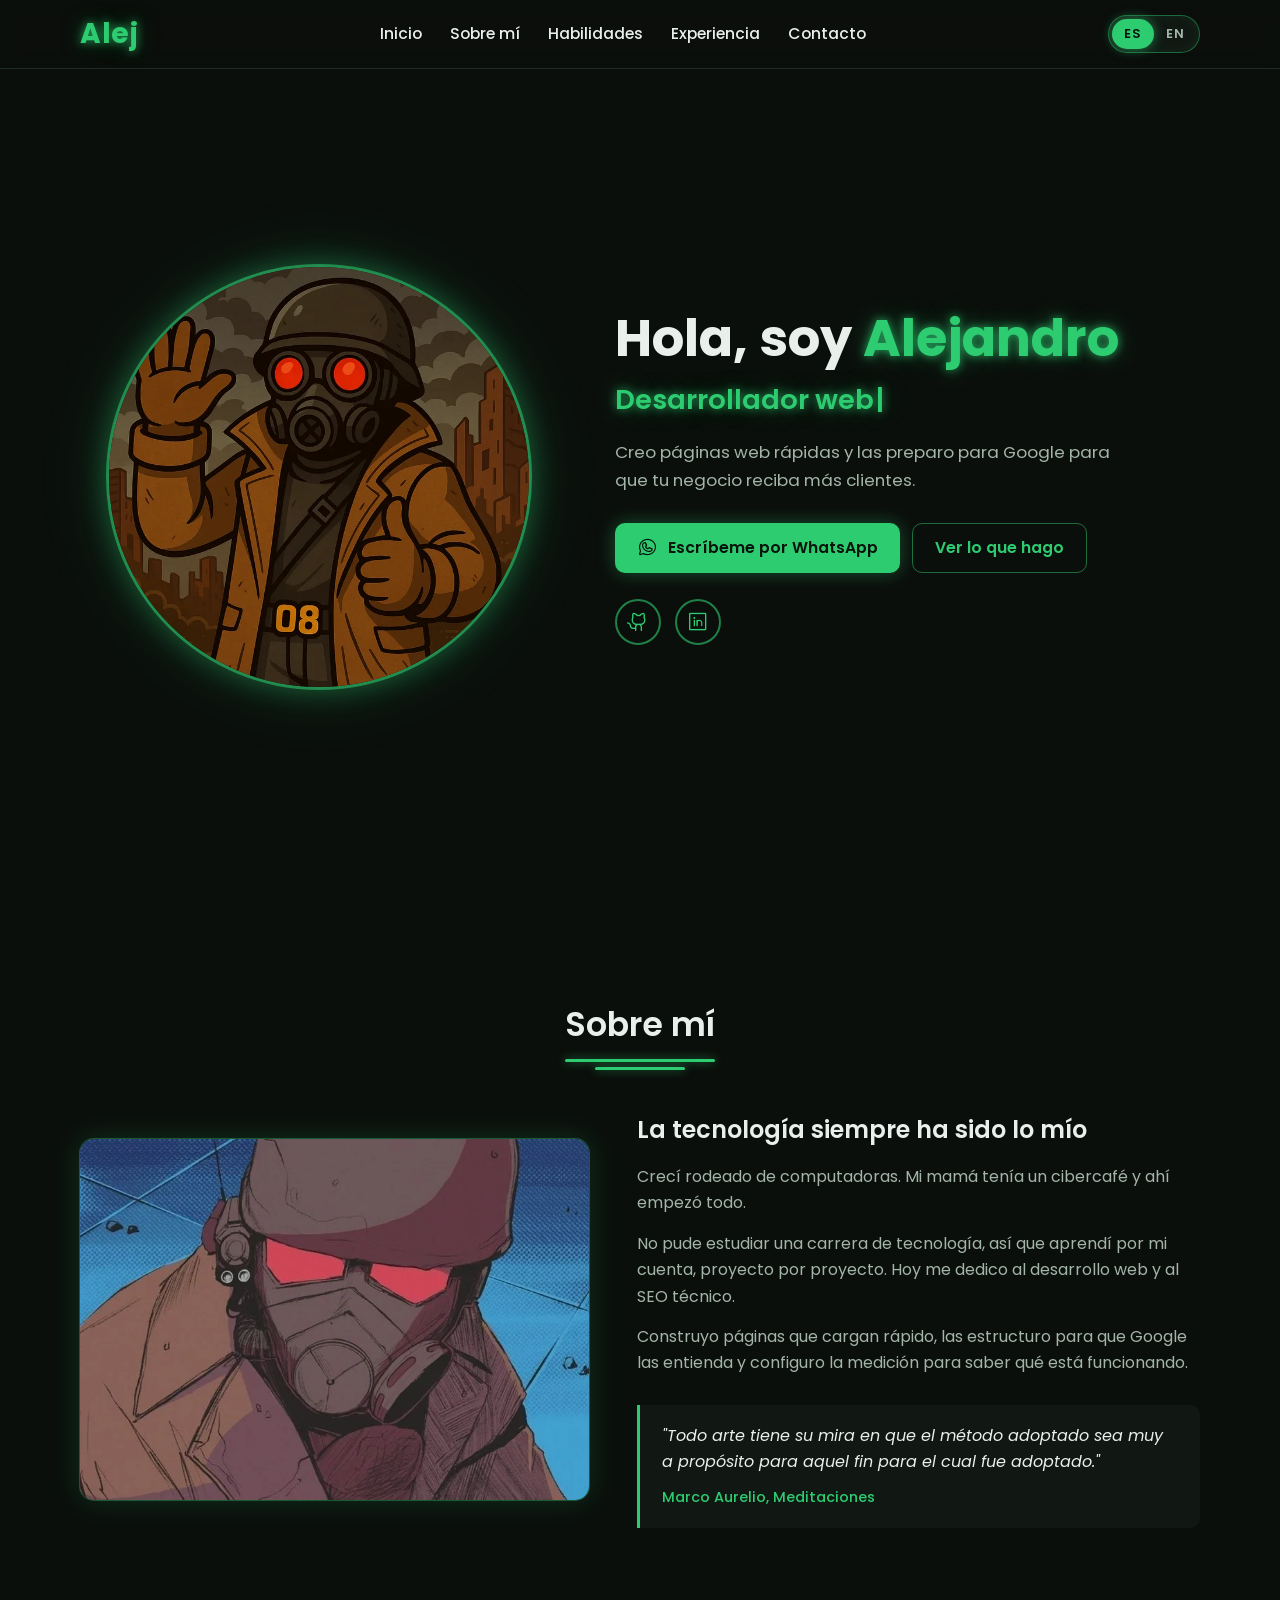
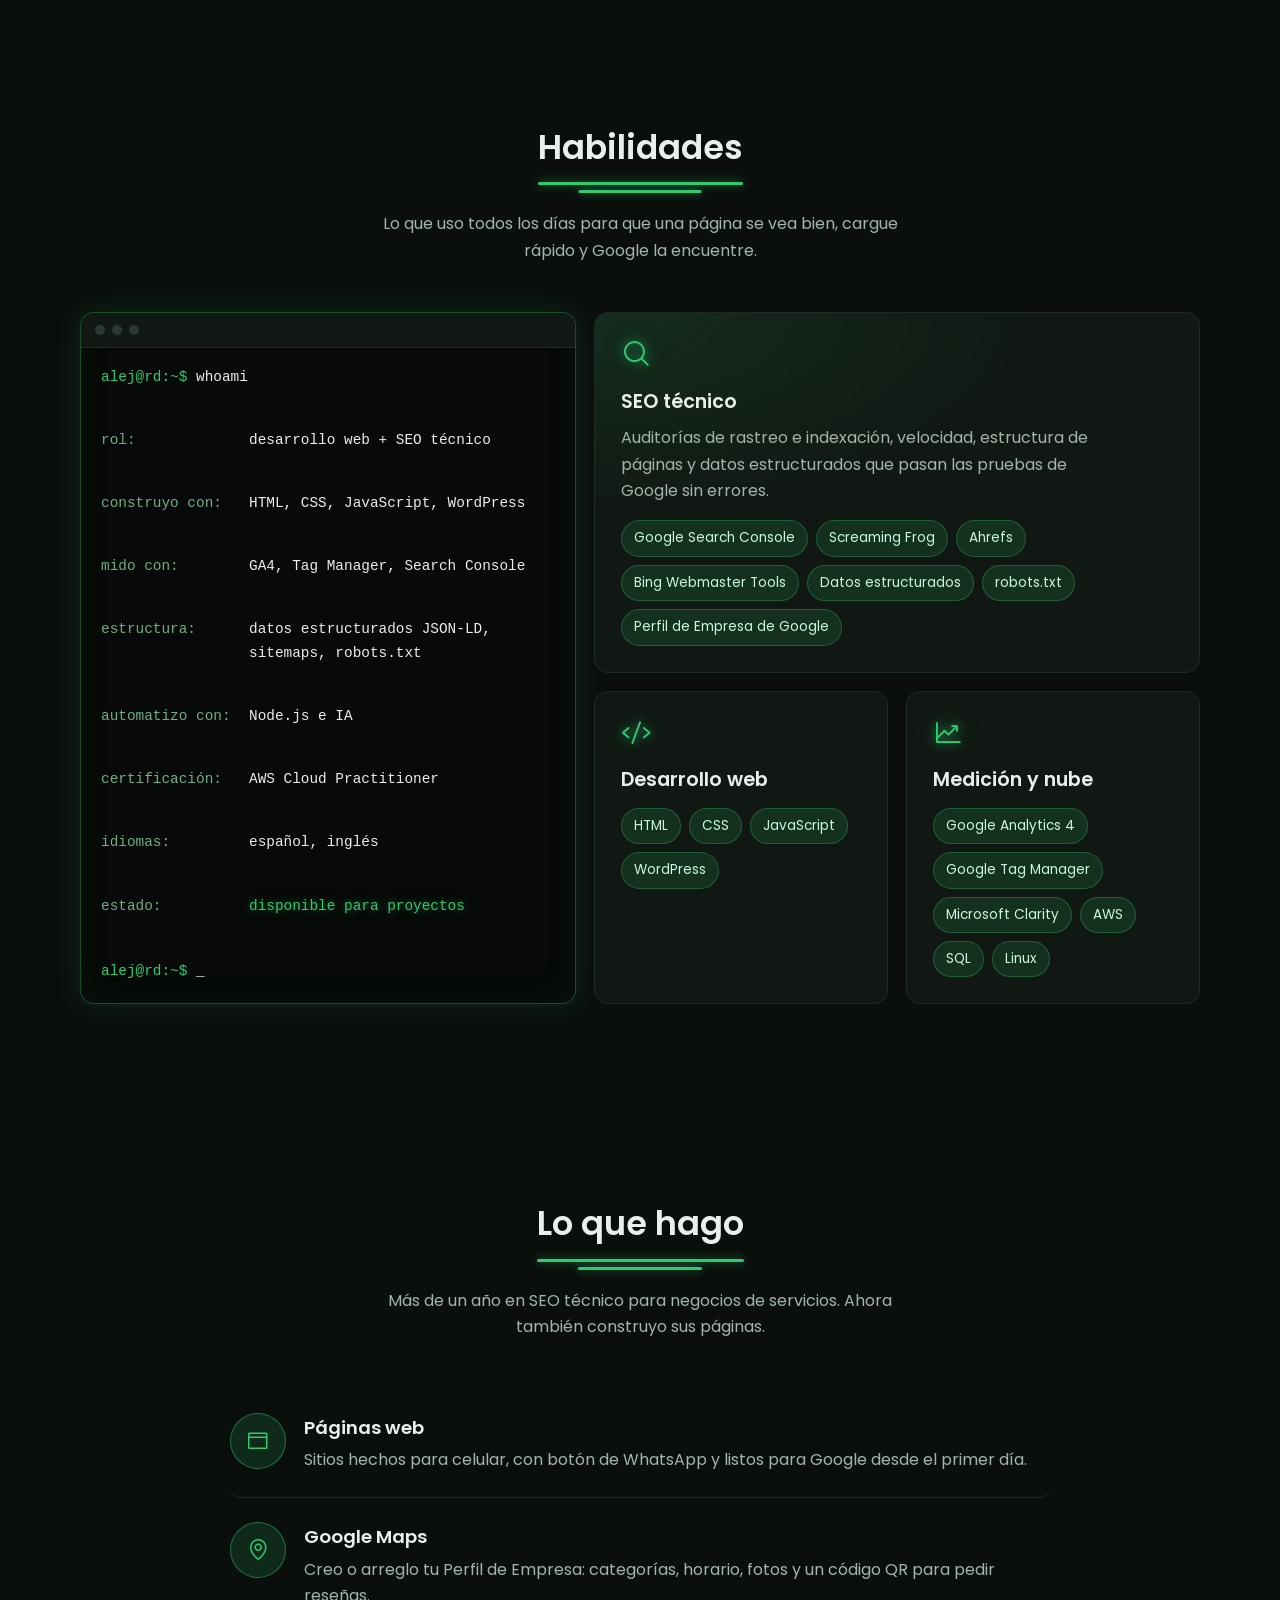
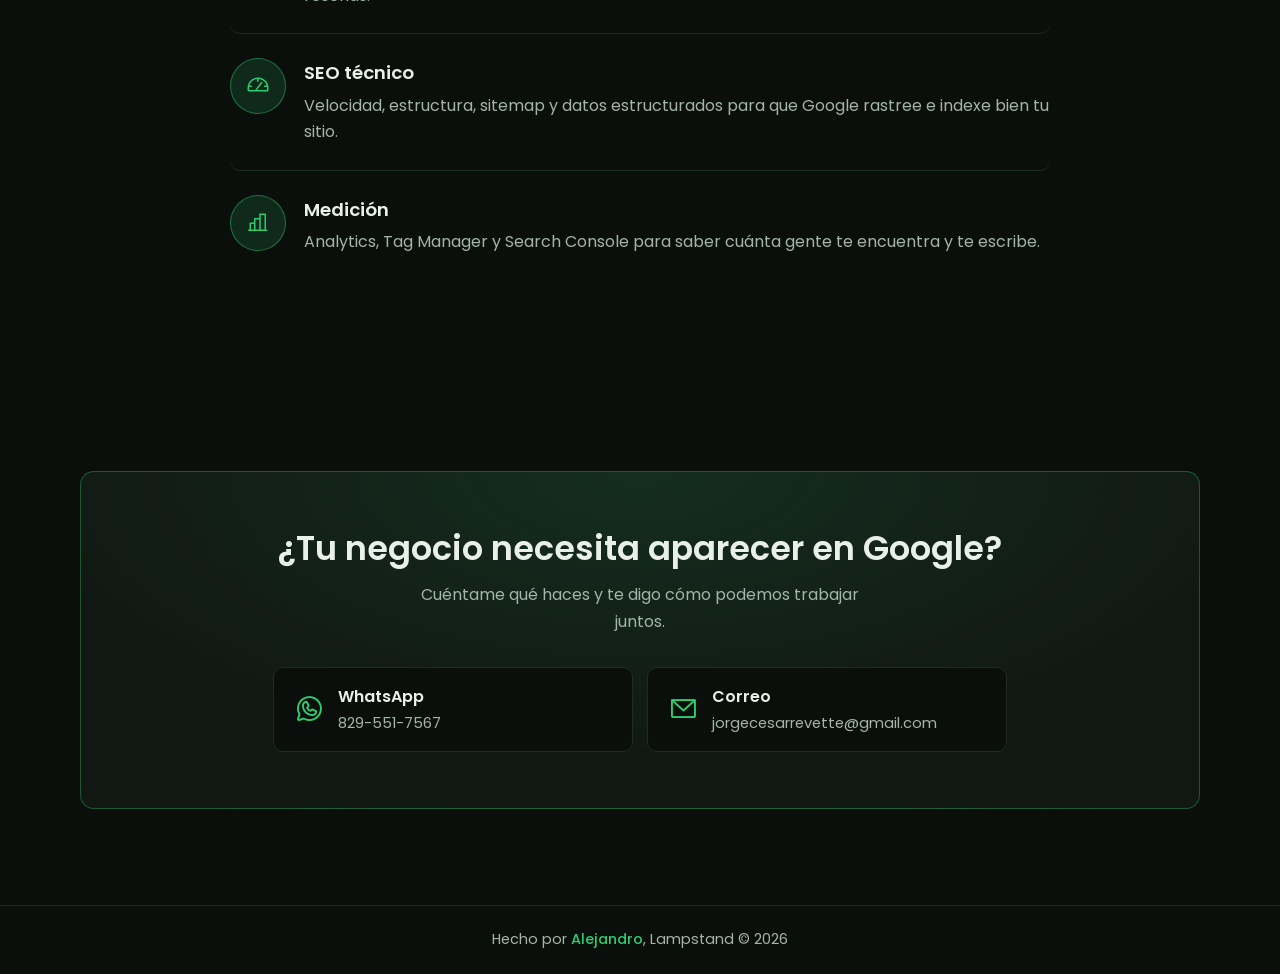
==== commit d589da04: "Add Lampstand branding Brand title, Open Graph, footer and schema as Lampstand (Organization with Al" ====
--- a/index.html
+++ b/index.html
@@ -22,7 +22,7 @@
         })(window, document, "clarity", "script", "z00vw6f5f6");
     </script>
 
-    <title>Diseño de páginas web y SEO en Santo Domingo | Alejandro</title>
+    <title>Diseño de páginas web y SEO en Santo Domingo | Lampstand</title>
     <meta name="description" content="Diseño páginas web rápidas para negocios en Santo Domingo y las dejo listas para Google: SEO técnico, Google Maps y Analytics. Escríbeme por WhatsApp.">
     <meta name="robots" content="index, follow, max-image-preview:large, max-snippet:-1, max-video-preview:-1">
     <meta name="author" content="Alejandro">
@@ -31,22 +31,22 @@
     <meta name="google-site-verification" content="VwEiimnmCE7W-ItSaD-Ynu33-EN8Bf44KYxOSooDWXg">
 
     <meta property="og:type" content="website">
-    <meta property="og:site_name" content="Alejandro, diseño web y SEO">
+    <meta property="og:site_name" content="Lampstand">
     <meta property="og:url" content="https://jorgecesar7.github.io/">
-    <meta property="og:title" content="Diseño de páginas web y SEO en Santo Domingo | Alejandro">
+    <meta property="og:title" content="Diseño de páginas web y SEO en Santo Domingo | Lampstand">
     <meta property="og:description" content="Páginas web rápidas para negocios en Santo Domingo, listas para Google desde el primer día.">
     <meta property="og:image" content="https://jorgecesar7.github.io/img/og-image.jpg">
     <meta property="og:image:type" content="image/jpeg">
     <meta property="og:image:width" content="1200">
     <meta property="og:image:height" content="630">
-    <meta property="og:image:alt" content="Alejandro, diseño de páginas web y SEO en Santo Domingo">
+    <meta property="og:image:alt" content="Lampstand, diseño de páginas web y SEO en Santo Domingo">
     <meta property="og:locale" content="es_DO">
     <meta property="og:locale:alternate" content="en_US">
     <meta name="twitter:card" content="summary_large_image">
-    <meta name="twitter:title" content="Diseño de páginas web y SEO en Santo Domingo | Alejandro">
+    <meta name="twitter:title" content="Diseño de páginas web y SEO en Santo Domingo | Lampstand">
     <meta name="twitter:description" content="Páginas web rápidas para negocios en Santo Domingo, listas para Google desde el primer día.">
     <meta name="twitter:image" content="https://jorgecesar7.github.io/img/og-image.jpg">
-    <meta name="twitter:image:alt" content="Alejandro, diseño de páginas web y SEO en Santo Domingo">
+    <meta name="twitter:image:alt" content="Lampstand, diseño de páginas web y SEO en Santo Domingo">
 
     <link rel="icon" type="image/png" sizes="48x48" href="img/favicon.png">
     <link rel="apple-touch-icon" sizes="180x180" href="img/apple-touch-icon.png">
@@ -67,16 +67,16 @@
           "@type": "WebSite",
           "@id": "https://jorgecesar7.github.io/#website",
           "url": "https://jorgecesar7.github.io/",
-          "name": "Alejandro, diseño web y SEO",
+          "name": "Lampstand",
           "description": "Diseño de páginas web y SEO técnico para negocios en Santo Domingo, República Dominicana.",
           "inLanguage": "es-DO",
-          "publisher": { "@id": "https://jorgecesar7.github.io/#alejandro" }
+          "publisher": { "@id": "https://jorgecesar7.github.io/#organization" }
         },
         {
           "@type": "ProfilePage",
           "@id": "https://jorgecesar7.github.io/#webpage",
           "url": "https://jorgecesar7.github.io/",
-          "name": "Diseño de páginas web y SEO en Santo Domingo | Alejandro",
+          "name": "Diseño de páginas web y SEO en Santo Domingo | Lampstand",
           "description": "Diseño páginas web rápidas para negocios en Santo Domingo y las dejo listas para Google: SEO técnico, Google Maps y Analytics.",
           "inLanguage": "es-DO",
           "isPartOf": { "@id": "https://jorgecesar7.github.io/#website" },
@@ -91,6 +91,21 @@
           "dateModified": "2026-10-19T00:00:00-04:00"
         },
         {
+          "@type": "Organization",
+          "@id": "https://jorgecesar7.github.io/#organization",
+          "name": "Lampstand",
+          "url": "https://jorgecesar7.github.io/",
+          "logo": {
+            "@type": "ImageObject",
+            "url": "https://jorgecesar7.github.io/img/apple-touch-icon.png",
+            "width": 180,
+            "height": 180
+          },
+          "description": "Diseño de páginas web, SEO técnico y Perfil de Empresa de Google para negocios en Santo Domingo, República Dominicana.",
+          "founder": { "@id": "https://jorgecesar7.github.io/#alejandro" },
+          "email": "mailto:jorgecesarrevette@gmail.com"
+        },
+        {
           "@type": "Person",
           "@id": "https://jorgecesar7.github.io/#alejandro",
           "name": "Alejandro",
@@ -99,6 +114,7 @@
           "url": "https://jorgecesar7.github.io/",
           "image": "https://jorgecesar7.github.io/img/ranger.webp",
           "jobTitle": "Desarrollador web y especialista en SEO técnico",
+          "worksFor": { "@id": "https://jorgecesar7.github.io/#organization" },
           "email": "mailto:jorgecesarrevette@gmail.com",
           "telephone": "+1-829-551-7567",
           "address": {
@@ -384,7 +400,7 @@
     </main>
 
     <footer class="footer">
-        <p><span data-i18n="footer">Hecho por</span> <a href="#home">Alejandro</a> &copy; <span id="year">2026</span></p>
+        <p><span data-i18n="footer">Hecho por</span> <a href="#home">Alejandro</a>, Lampstand &copy; <span id="year">2026</span></p>
     </footer>
 
     <script src="script.js"></script>
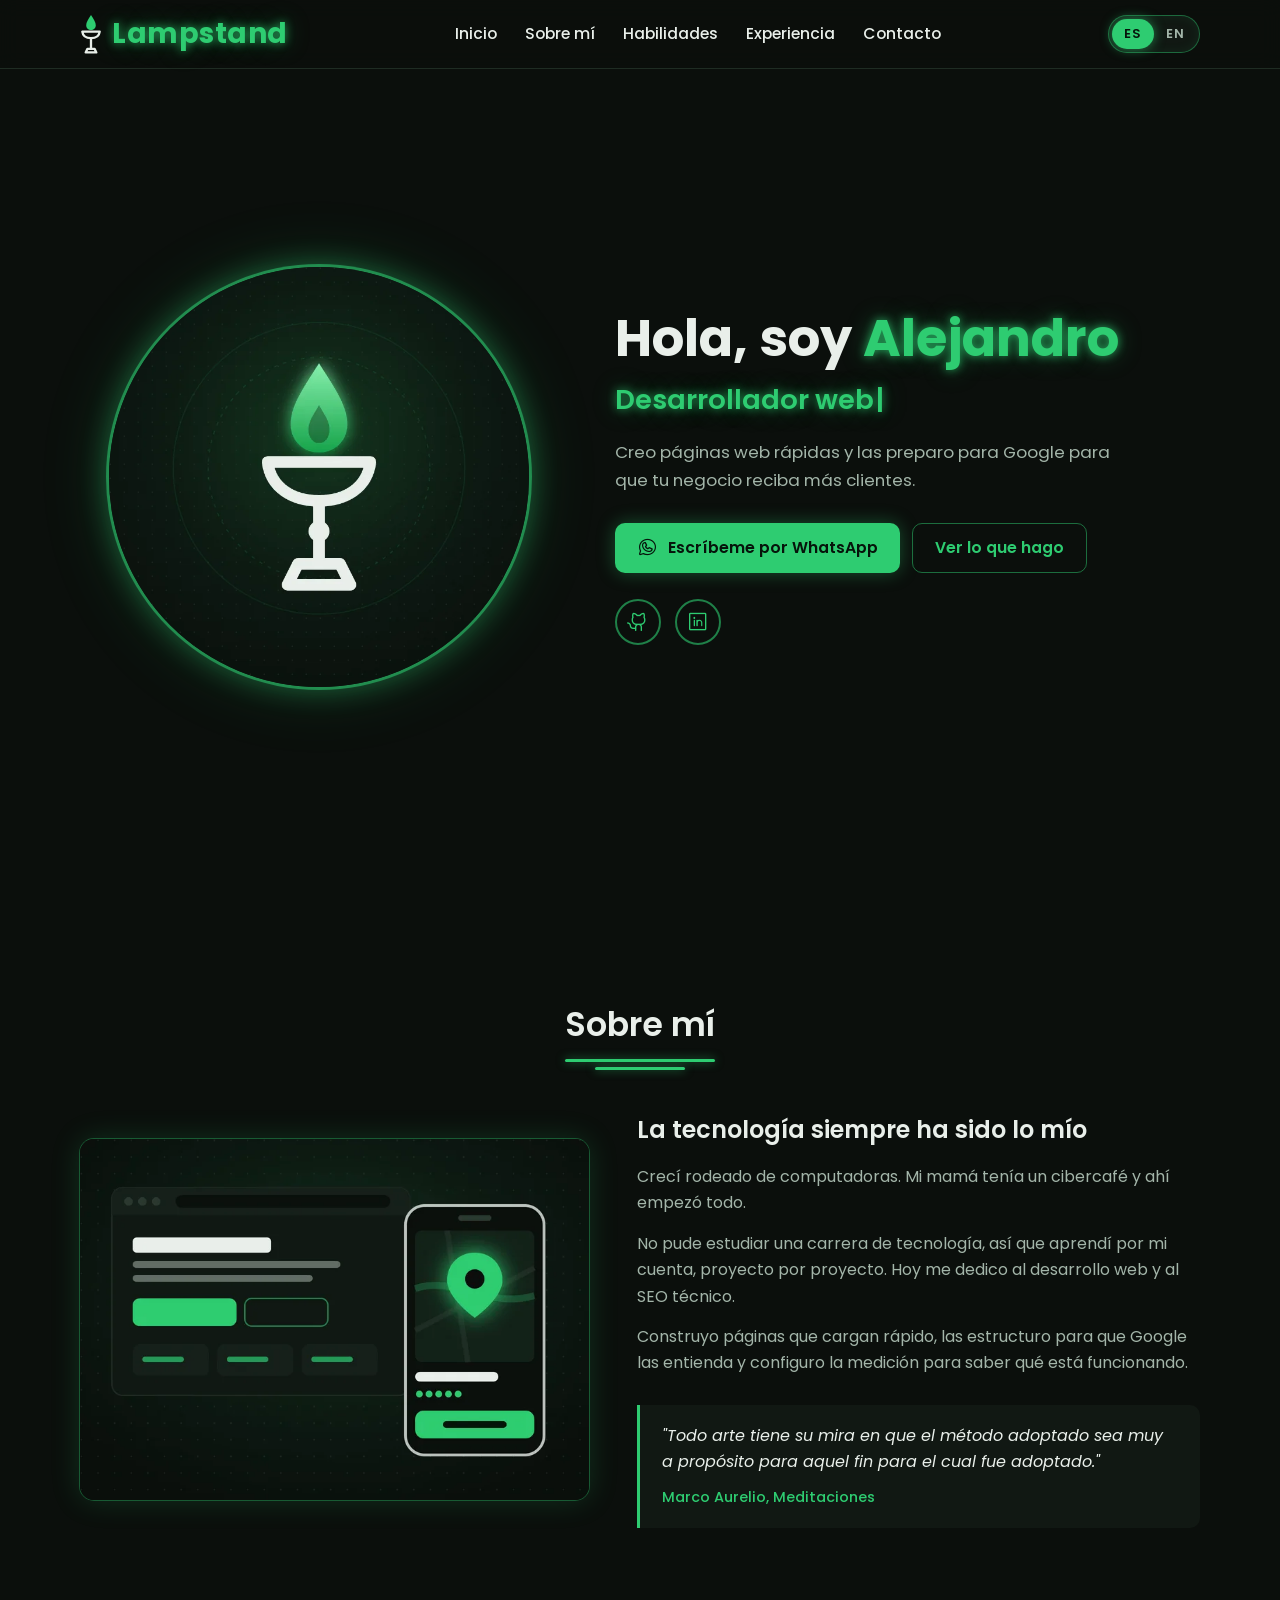
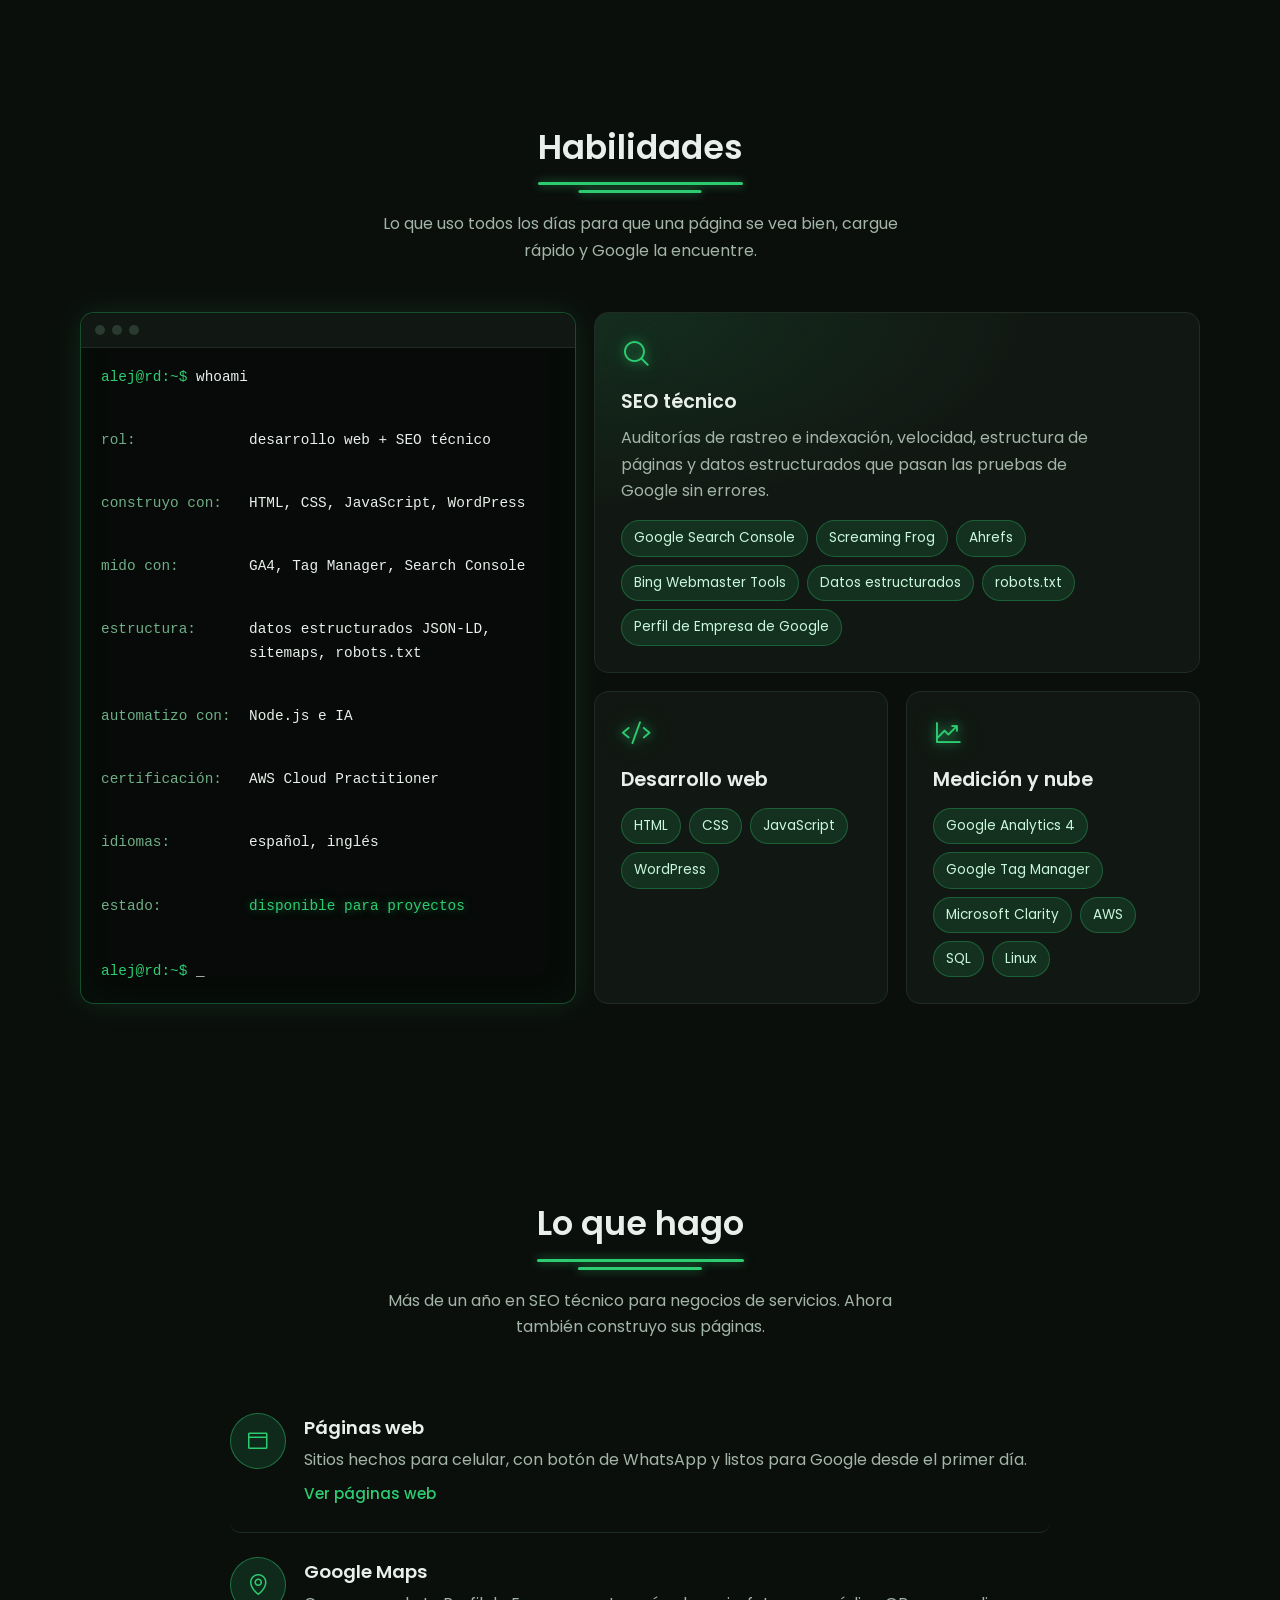
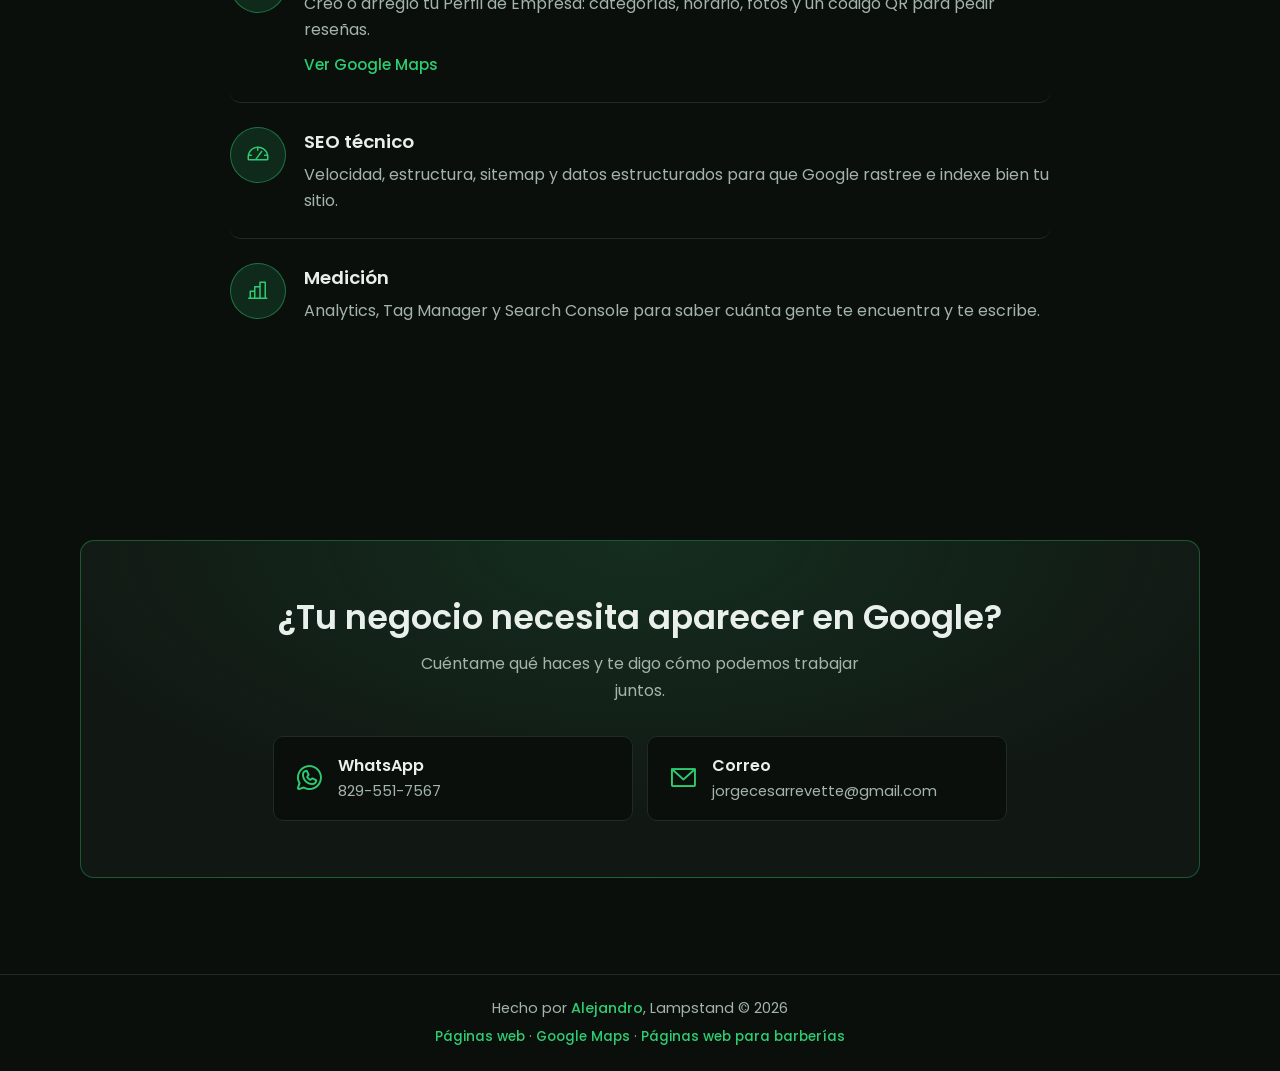
==== commit d54cd95c: "Add service pages, barbershop page, demo and new Lampstand art" ====
--- a/index.html
+++ b/index.html
@@ -22,7 +22,7 @@
         })(window, document, "clarity", "script", "z00vw6f5f6");
     </script>
 
-    <title>Diseño de páginas web y SEO en Santo Domingo | Lampstand</title>
+    <title>Páginas web y SEO para negocios en Santo Domingo | Lampstand</title>
     <meta name="description" content="Diseño páginas web rápidas para negocios en Santo Domingo y las dejo listas para Google: SEO técnico, Google Maps y Analytics. Escríbeme por WhatsApp.">
     <meta name="robots" content="index, follow, max-image-preview:large, max-snippet:-1, max-video-preview:-1">
     <meta name="author" content="Alejandro">
@@ -33,9 +33,9 @@
     <meta property="og:type" content="website">
     <meta property="og:site_name" content="Lampstand">
     <meta property="og:url" content="https://jorgecesar7.github.io/">
-    <meta property="og:title" content="Diseño de páginas web y SEO en Santo Domingo | Lampstand">
+    <meta property="og:title" content="Páginas web y SEO para negocios en Santo Domingo | Lampstand">
     <meta property="og:description" content="Páginas web rápidas para negocios en Santo Domingo, listas para Google desde el primer día.">
-    <meta property="og:image" content="https://jorgecesar7.github.io/img/og-image.jpg">
+    <meta property="og:image" content="https://jorgecesar7.github.io/img/og-lampstand.jpg">
     <meta property="og:image:type" content="image/jpeg">
     <meta property="og:image:width" content="1200">
     <meta property="og:image:height" content="630">
@@ -43,16 +43,16 @@
     <meta property="og:locale" content="es_DO">
     <meta property="og:locale:alternate" content="en_US">
     <meta name="twitter:card" content="summary_large_image">
-    <meta name="twitter:title" content="Diseño de páginas web y SEO en Santo Domingo | Lampstand">
+    <meta name="twitter:title" content="Páginas web y SEO para negocios en Santo Domingo | Lampstand">
     <meta name="twitter:description" content="Páginas web rápidas para negocios en Santo Domingo, listas para Google desde el primer día.">
-    <meta name="twitter:image" content="https://jorgecesar7.github.io/img/og-image.jpg">
+    <meta name="twitter:image" content="https://jorgecesar7.github.io/img/og-lampstand.jpg">
     <meta name="twitter:image:alt" content="Lampstand, diseño de páginas web y SEO en Santo Domingo">
 
     <link rel="icon" type="image/png" sizes="48x48" href="img/favicon.png">
     <link rel="apple-touch-icon" sizes="180x180" href="img/apple-touch-icon.png">
     <link rel="sitemap" type="application/xml" href="/sitemap.xml">
 
-    <link rel="preload" as="image" href="img/ranger.webp" type="image/webp" fetchpriority="high">
+    <link rel="preload" as="image" href="img/lampstand-hero.webp" type="image/webp" fetchpriority="high">
     <link rel="preconnect" href="https://fonts.googleapis.com">
     <link rel="preconnect" href="https://fonts.gstatic.com" crossorigin>
     <link href="https://fonts.googleapis.com/css2?family=Poppins:wght@400;500;600;700&display=swap" rel="stylesheet">
@@ -76,7 +76,7 @@
           "@type": "ProfilePage",
           "@id": "https://jorgecesar7.github.io/#webpage",
           "url": "https://jorgecesar7.github.io/",
-          "name": "Diseño de páginas web y SEO en Santo Domingo | Lampstand",
+          "name": "Páginas web y SEO para negocios en Santo Domingo | Lampstand",
           "description": "Diseño páginas web rápidas para negocios en Santo Domingo y las dejo listas para Google: SEO técnico, Google Maps y Analytics.",
           "inLanguage": "es-DO",
           "isPartOf": { "@id": "https://jorgecesar7.github.io/#website" },
@@ -84,11 +84,11 @@
           "mainEntity": { "@id": "https://jorgecesar7.github.io/#alejandro" },
           "primaryImageOfPage": {
             "@type": "ImageObject",
-            "url": "https://jorgecesar7.github.io/img/og-image.jpg",
+            "url": "https://jorgecesar7.github.io/img/og-lampstand.jpg",
             "width": 1200,
             "height": 630
           },
-          "dateModified": "2026-10-19T00:00:00-04:00"
+          "dateModified": "2026-10-19T18:00:00-04:00"
         },
         {
           "@type": "Organization",
@@ -112,7 +112,6 @@
           "alternateName": "Alej",
           "description": "Desarrollador web y especialista en SEO técnico en Santo Domingo. Diseña páginas web rápidas y las prepara para Google.",
           "url": "https://jorgecesar7.github.io/",
-          "image": "https://jorgecesar7.github.io/img/ranger.webp",
           "jobTitle": "Desarrollador web y especialista en SEO técnico",
           "worksFor": { "@id": "https://jorgecesar7.github.io/#organization" },
           "email": "mailto:jorgecesarrevette@gmail.com",
@@ -192,7 +191,7 @@
 
     <header class="nav" id="top">
         <div class="nav-inner">
-            <a class="logo reveal" data-anim="zoom-in" style="--d:0ms" href="#home" aria-label="Alej, inicio"><span>Alej</span></a>
+            <a class="logo reveal" data-anim="zoom-in" style="--d:0ms" href="#home" aria-label="Lampstand, inicio"><svg viewBox="240 140 240 450" aria-hidden="true" focusable="false"><path fill="#2ecc71" d="M360 150 C 392 200 414 232 414 266 C 414 298 390 320 360 320 C 330 320 306 298 306 266 C 306 232 328 200 360 150 Z"/><path fill="none" stroke="currentColor" stroke-width="26" stroke-linecap="round" stroke-linejoin="round" d="M262 338 H 458 C 452 386 412 412 360 412 C 308 412 268 386 262 338 Z"/><path stroke="currentColor" stroke-width="26" stroke-linecap="round" d="M360 414 V 530"/><path fill="none" stroke="currentColor" stroke-width="26" stroke-linecap="round" stroke-linejoin="round" d="M300 572 L 320 532 H 400 L 420 572 Z"/></svg><span>Lampstand</span></a>
 
             <nav class="links" aria-label="Principal">
                 <a class="reveal" data-anim="fade-up" style="--d:100ms" href="#home" data-i18n="nav_home">Inicio</a>
@@ -229,7 +228,7 @@
         <section class="hero" id="home">
             <div class="hero-inner">
                 <div class="hero-image reveal" data-anim="zoom-out" style="--d:0ms;--t:2.2s">
-                    <img src="img/ranger.webp" width="720" height="720" alt="Ilustración del ranger, el logo de Alej" data-i18n-alt="hero_alt" fetchpriority="high">
+                    <img src="img/lampstand-hero.webp" width="720" height="720" alt="Logo de Lampstand, una lámpara encendida" data-i18n-alt="hero_alt" fetchpriority="high">
                 </div>
                 <div class="hero-content">
                     <h1 class="reveal" data-anim="fade-left" style="--d:500ms"><span data-i18n="hero_hi">Hola, soy</span> <span class="glow">Alejandro</span></h1>
@@ -255,7 +254,7 @@
                 <h2 class="section-title reveal" data-anim="fade-up"><span data-i18n="about_title">Sobre mí</span></h2>
                 <div class="about-grid">
                     <figure class="about-image reveal" data-anim="fade-right" style="--d:200ms">
-                        <img src="img/ranger-closeup.webp" width="735" height="521" alt="Ilustración de un ranger con casco y máscara de gas" data-i18n-alt="about_alt" loading="lazy">
+                        <img src="img/lampstand-about.webp" width="735" height="521" alt="Ilustración de una página web en computadora y un mapa de Google en un celular" data-i18n-alt="about_alt" loading="lazy">
                     </figure>
                     <div class="about-text">
                         <h3 class="reveal" data-anim="fade-left" style="--d:200ms" data-i18n="about_topic">La tecnología siempre ha sido lo mío</h3>
@@ -349,6 +348,7 @@
                         <div>
                             <h3 data-i18n="sv1">Páginas web</h3>
                             <p data-i18n="sv1_p">Sitios hechos para celular, con botón de WhatsApp y listos para Google desde el primer día.</p>
+                            <a class="more" href="/paginas-web/" data-i18n="sv1_more">Ver páginas web</a>
                         </div>
                     </li>
                     <li class="service reveal" data-anim="fade-up" style="--d:350ms">
@@ -356,6 +356,7 @@
                         <div>
                             <h3 data-i18n="sv2">Google Maps</h3>
                             <p data-i18n="sv2_p">Creo o arreglo tu Perfil de Empresa: categorías, horario, fotos y un código QR para pedir reseñas.</p>
+                            <a class="more" href="/google-maps/" data-i18n="sv2_more">Ver Google Maps</a>
                         </div>
                     </li>
                     <li class="service reveal" data-anim="fade-up" style="--d:500ms">
@@ -401,6 +402,7 @@
 
     <footer class="footer">
         <p><span data-i18n="footer">Hecho por</span> <a href="#home">Alejandro</a>, Lampstand &copy; <span id="year">2026</span></p>
+        <p class="footer-links"><a href="/paginas-web/" data-i18n="fl_web">Páginas web</a> · <a href="/google-maps/">Google Maps</a> · <a href="/pagina-web-para-barberias/" data-i18n="fl_barber">Páginas web para barberías</a></p>
     </footer>
 
     <script src="script.js"></script>
--- a/styles.css
+++ b/styles.css
@@ -652,3 +652,16 @@
     .skill-main { grid-column: auto; }
     .skill-card { padding: 22px; }
 }
+
+/* Brand mark and service links (Lampstand) */
+.logo { display: inline-flex; align-items: center; gap: 10px; }
+.logo svg { width: 22px; height: 40px; color: var(--text); flex: none; }
+.service a.more { display: inline-block; margin-top: 8px; color: var(--accent); font-weight: 500; font-size: 0.95rem; }
+.service a.more:hover { text-shadow: var(--glow); }
+.footer-links { margin-top: 6px; font-size: 0.85rem; }
+@media (max-width: 440px) {
+    .logo { gap: 6px; }
+    .logo svg { width: 17px; height: 31px; }
+    .logo span { font-size: 1.22rem; }
+    .nav-actions { gap: 8px; }
+}
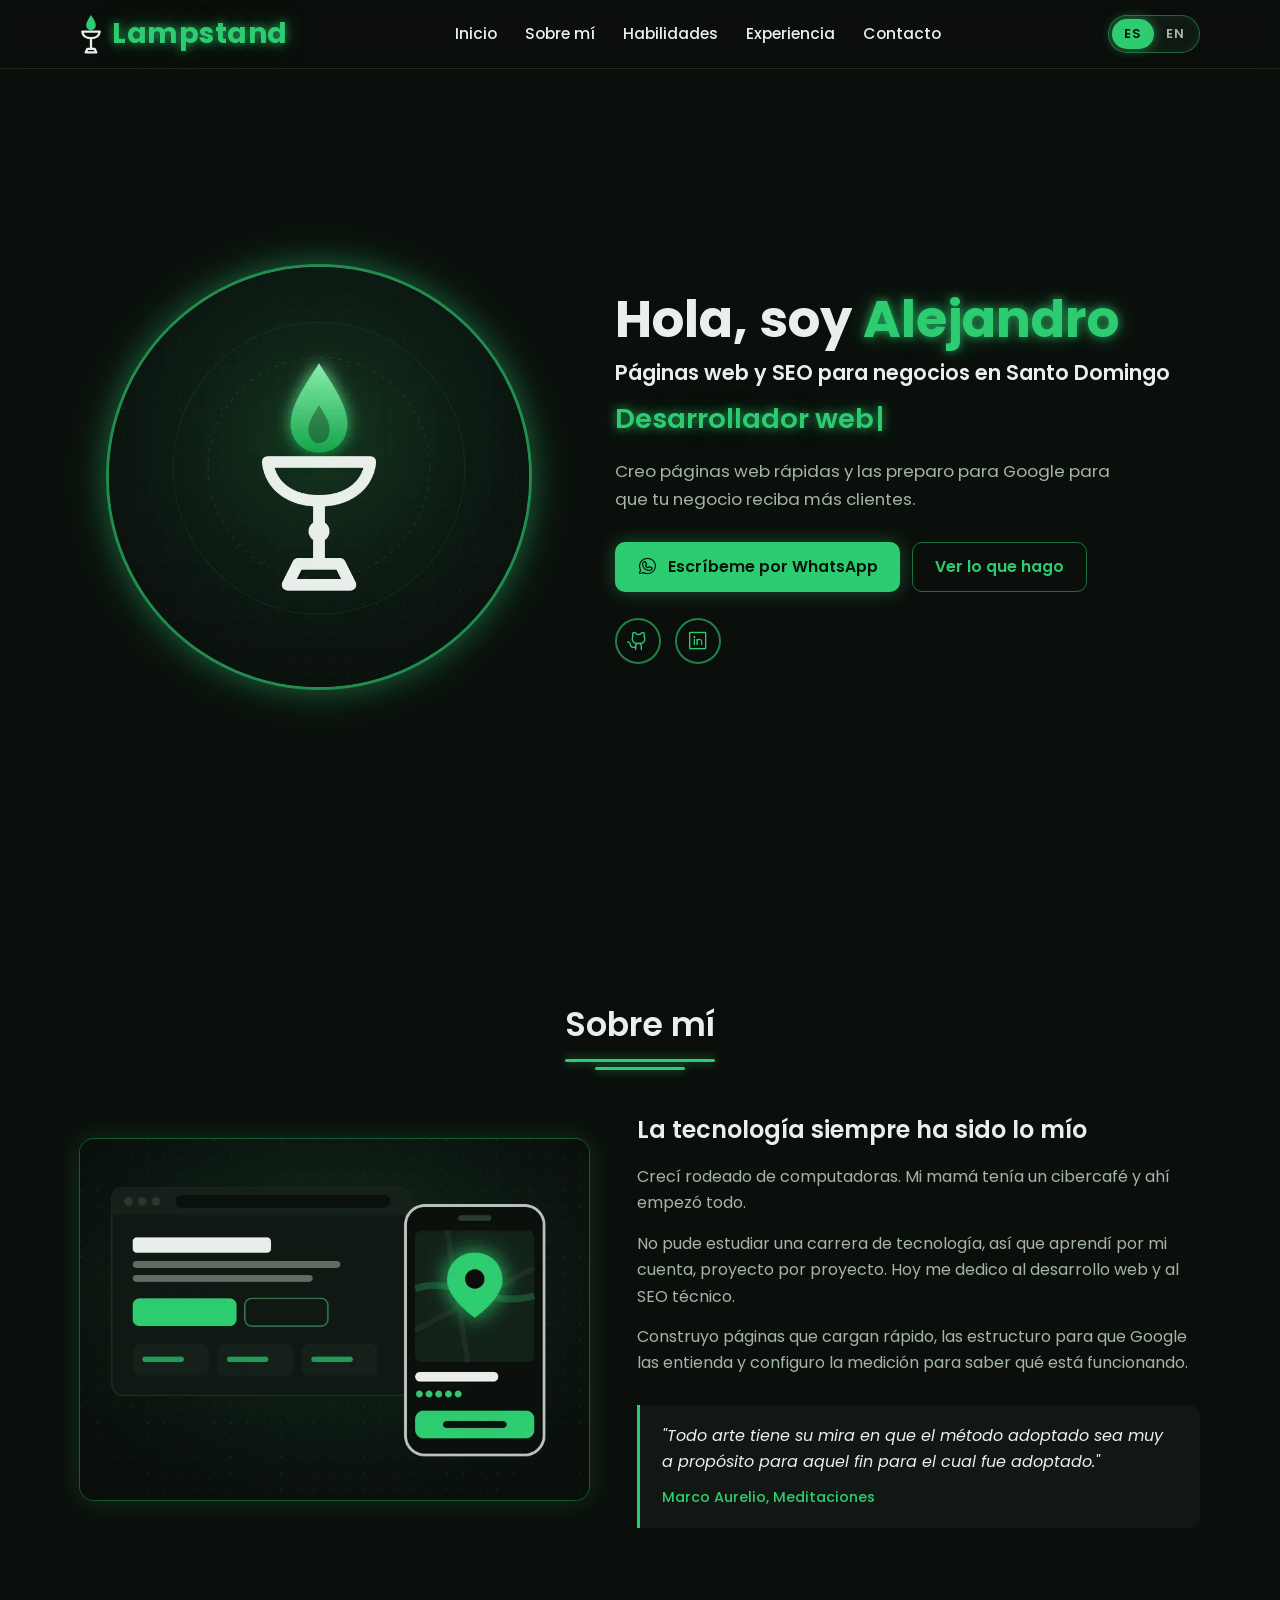
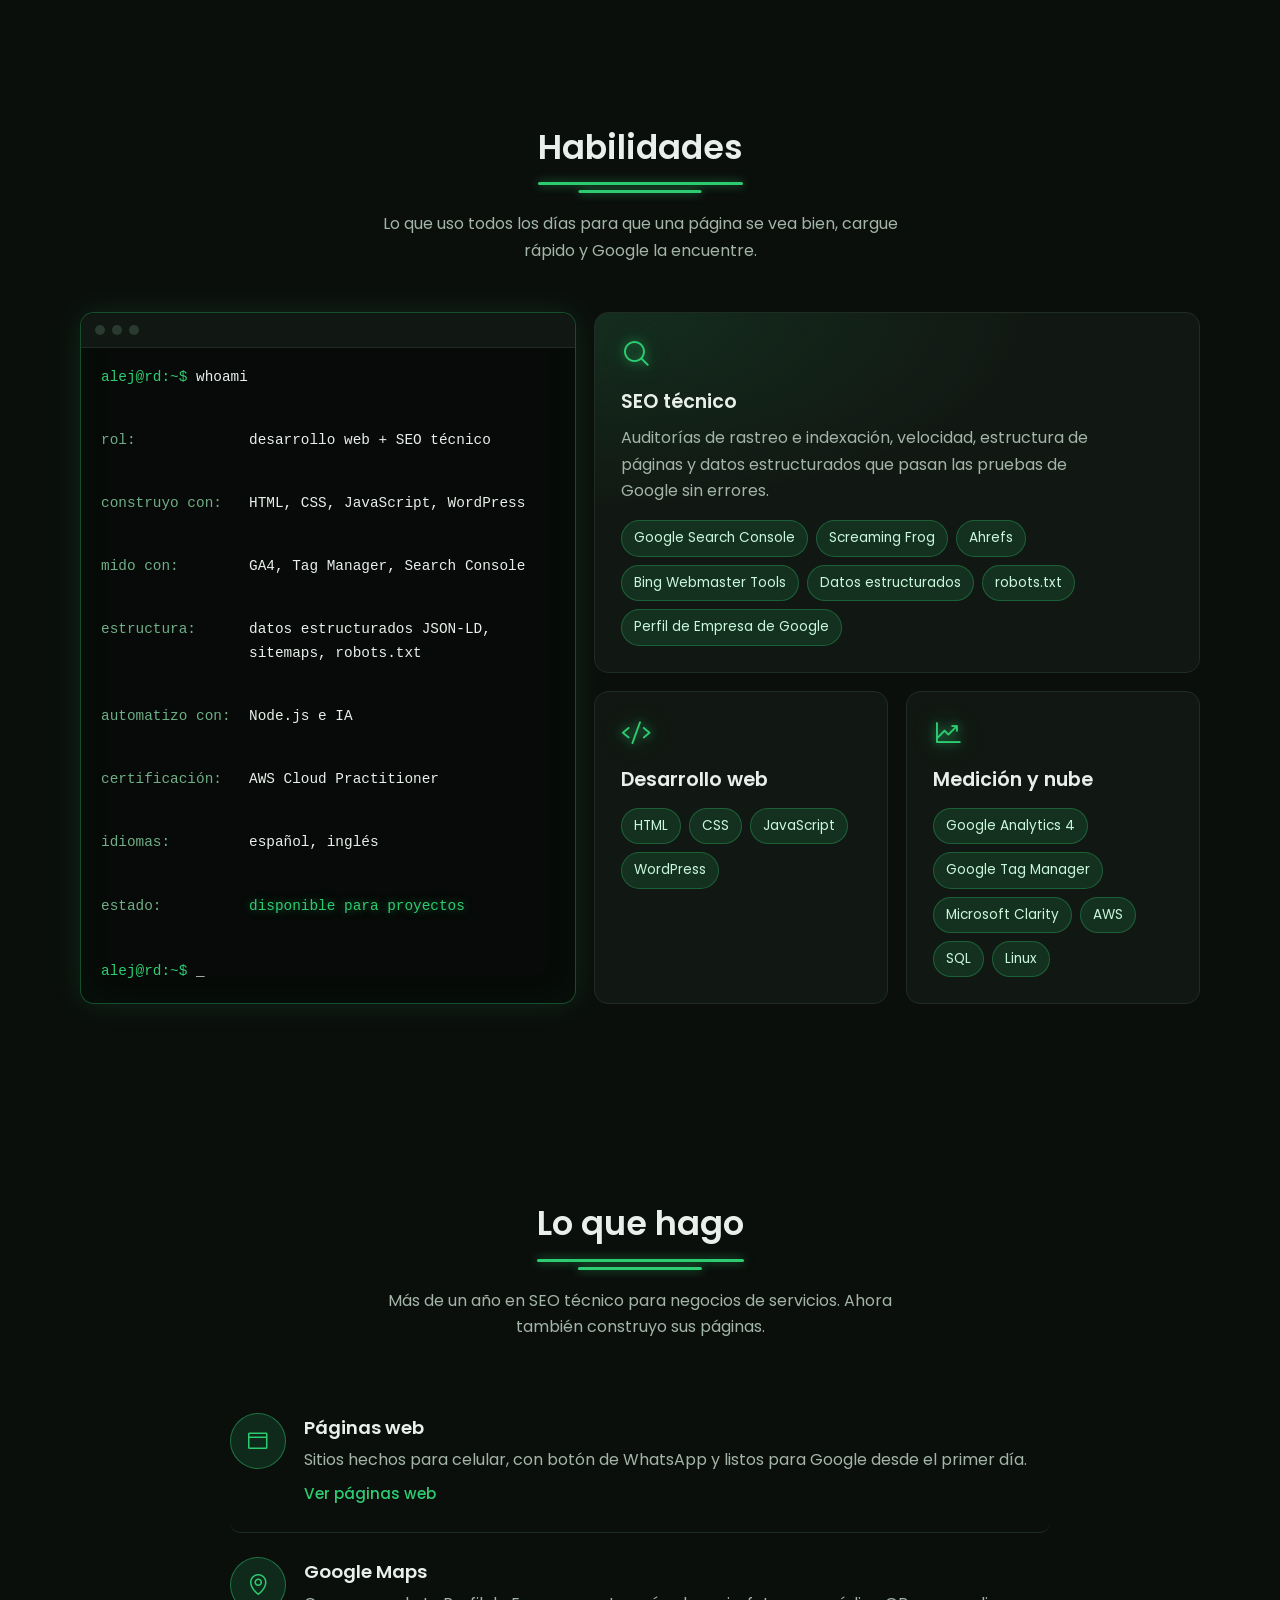
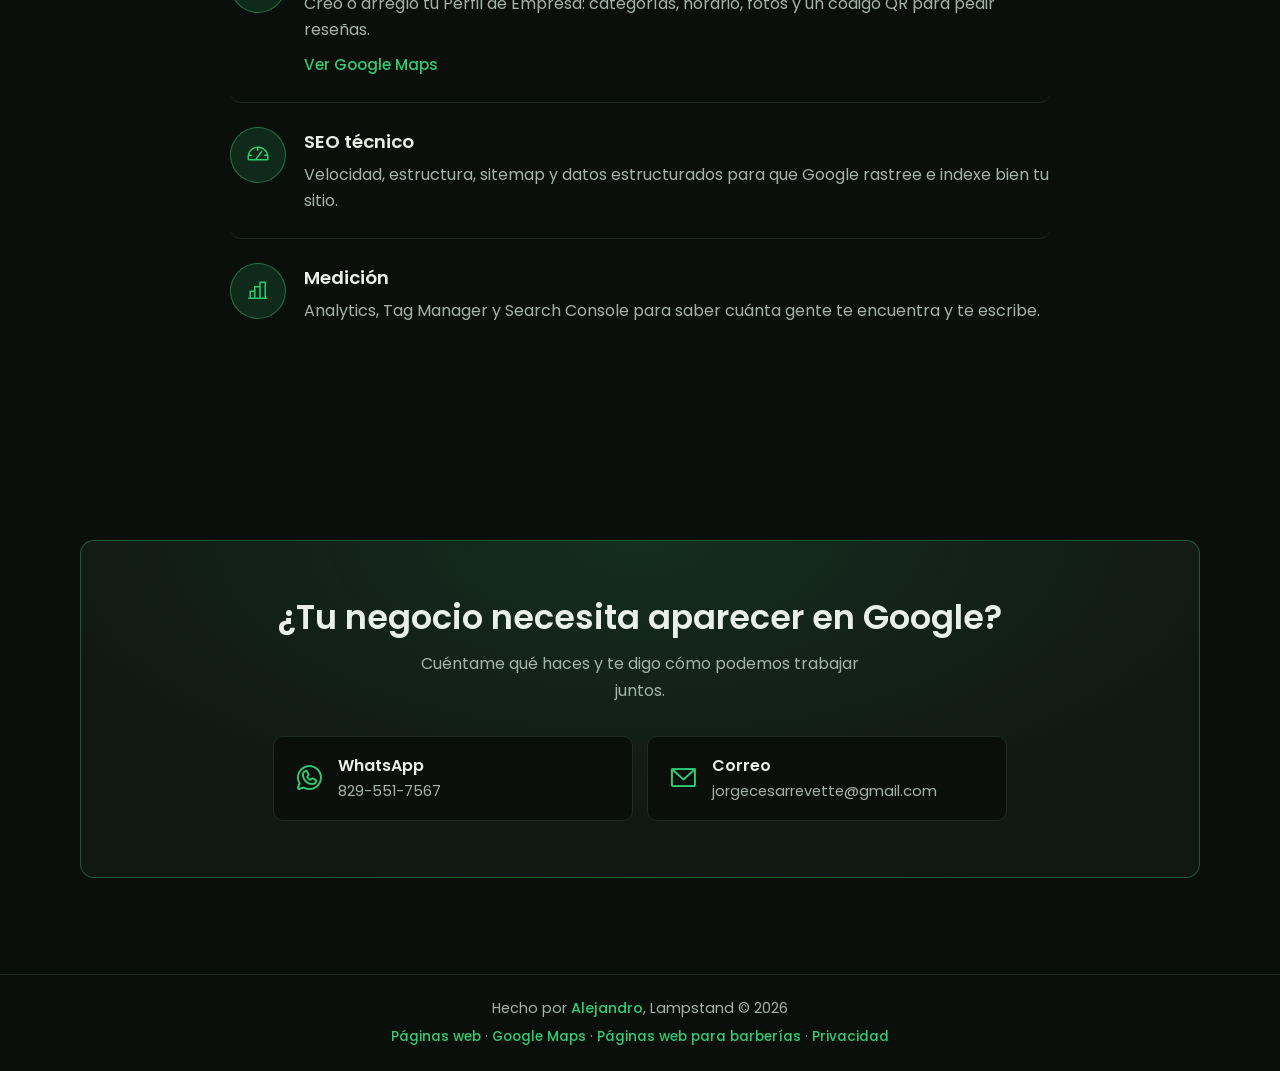
==== commit 7ce7bec3: "Privacidad, H1 del inicio e imagenes en paginas de servicio (6/6: inicio, estilos, script y sitemap)" ====
--- a/index.html
+++ b/index.html
@@ -231,7 +231,7 @@
                     <img src="img/lampstand-hero.webp" width="720" height="720" alt="Logo de Lampstand, una lámpara encendida" data-i18n-alt="hero_alt" fetchpriority="high">
                 </div>
                 <div class="hero-content">
-                    <h1 class="reveal" data-anim="fade-left" style="--d:500ms"><span data-i18n="hero_hi">Hola, soy</span> <span class="glow">Alejandro</span></h1>
+                    <h1 class="reveal" data-anim="fade-left" style="--d:500ms"><span data-i18n="hero_hi">Hola, soy</span> <span class="glow">Alejandro</span><span class="h1-sub" data-i18n="hero_h1_sub">Páginas web y SEO para negocios en Santo Domingo</span></h1>
                     <p class="typewriter reveal" data-anim="fade-right" style="--d:700ms" aria-live="off"><span class="typewriter-text"></span><span class="caret" aria-hidden="true">|</span></p>
                     <p class="hero-sub reveal" data-anim="flip-down" style="--d:900ms" data-i18n="hero_sub">Creo páginas web rápidas y las preparo para Google para que tu negocio reciba más clientes.</p>
                     <div class="hero-cta reveal" data-anim="zoom-in" style="--d:1200ms">
@@ -402,7 +402,7 @@
 
     <footer class="footer">
         <p><span data-i18n="footer">Hecho por</span> <a href="#home">Alejandro</a>, Lampstand &copy; <span id="year">2026</span></p>
-        <p class="footer-links"><a href="/paginas-web/" data-i18n="fl_web">Páginas web</a> · <a href="/google-maps/">Google Maps</a> · <a href="/pagina-web-para-barberias/" data-i18n="fl_barber">Páginas web para barberías</a></p>
+        <p class="footer-links"><a href="/paginas-web/" data-i18n="fl_web">Páginas web</a> · <a href="/google-maps/">Google Maps</a> · <a href="/pagina-web-para-barberias/" data-i18n="fl_barber">Páginas web para barberías</a> · <a href="/privacidad/" data-i18n="fl_privacy">Privacidad</a></p>
     </footer>
 
     <script src="script.js"></script>
--- a/styles.css
+++ b/styles.css
@@ -247,6 +247,15 @@
     font-weight: 700;
 }
 
+.hero h1 .h1-sub {
+    display: block;
+    margin-top: 10px;
+    font-size: clamp(1rem, 0.85rem + 0.6vw, 1.3rem);
+    font-weight: 600;
+    line-height: 1.35;
+    color: var(--text);
+}
+
 .typewriter {
     margin-top: 10px;
     min-height: 1.6em;
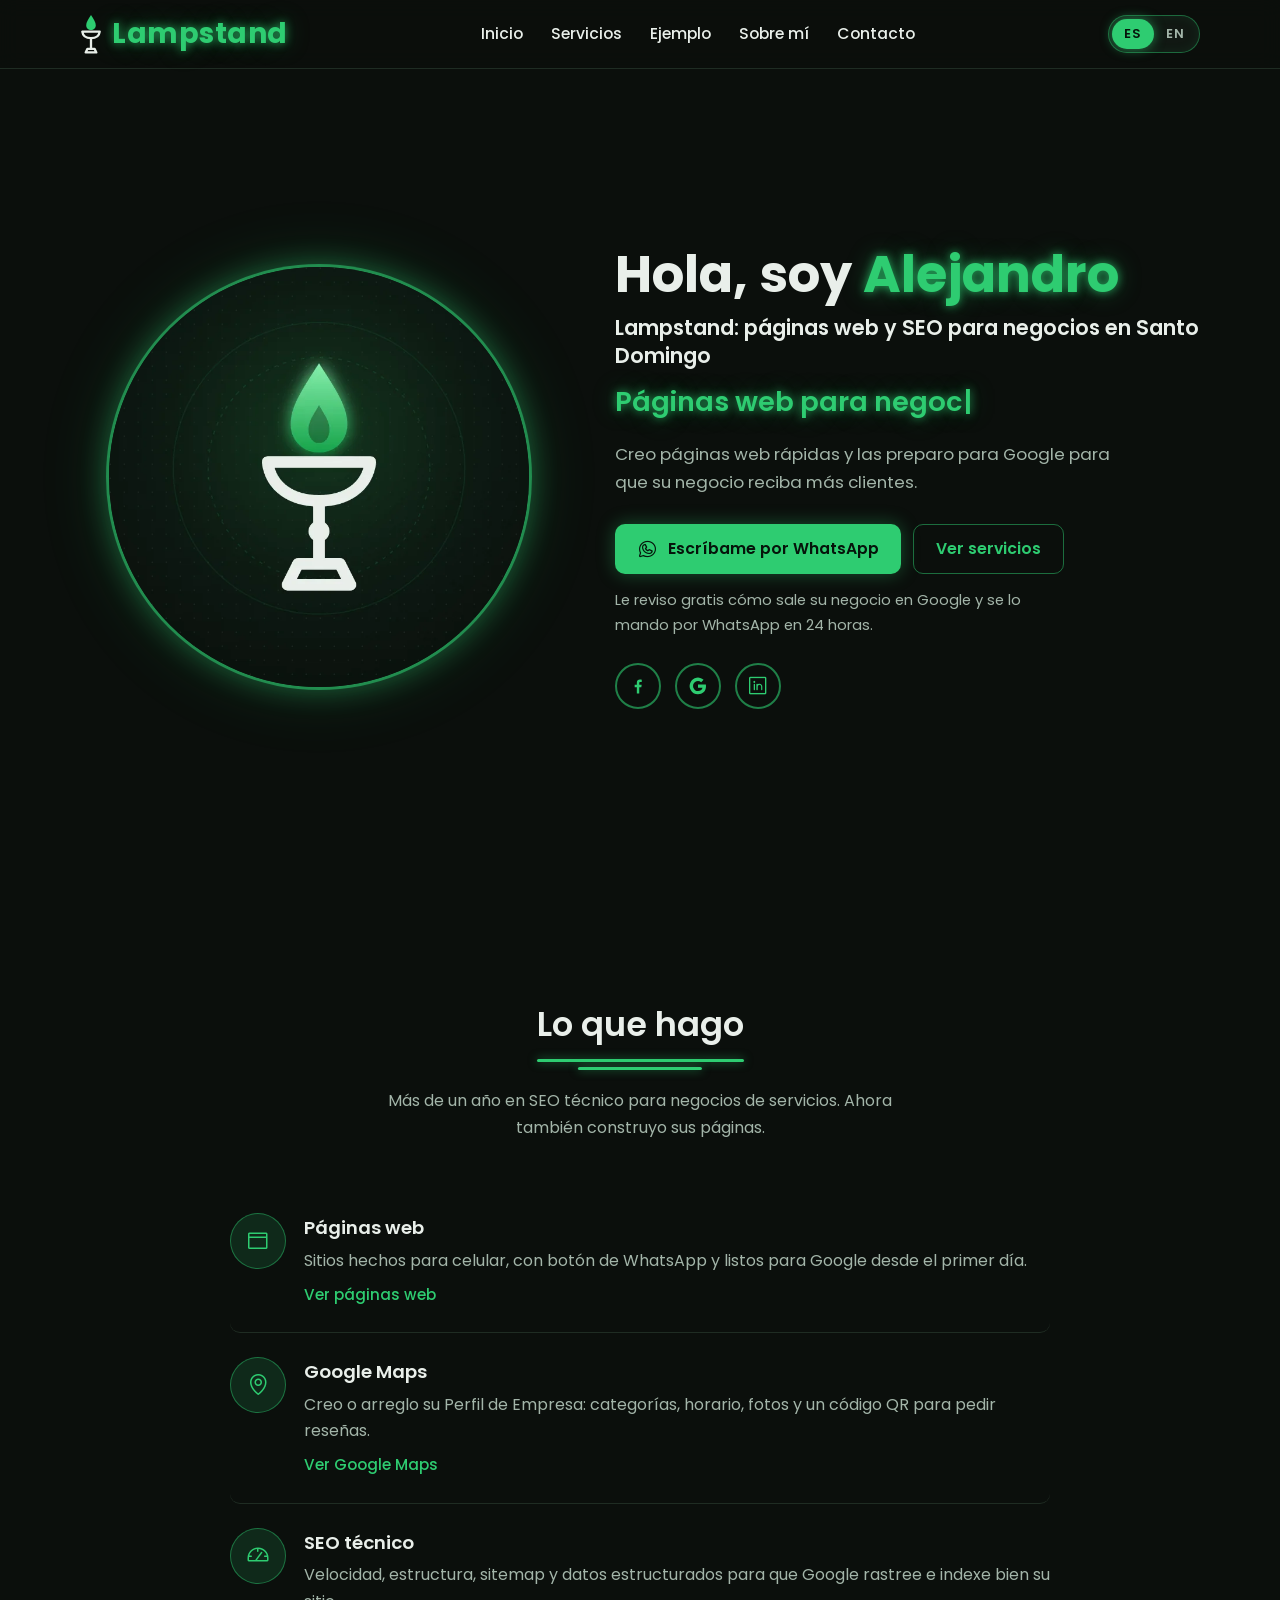
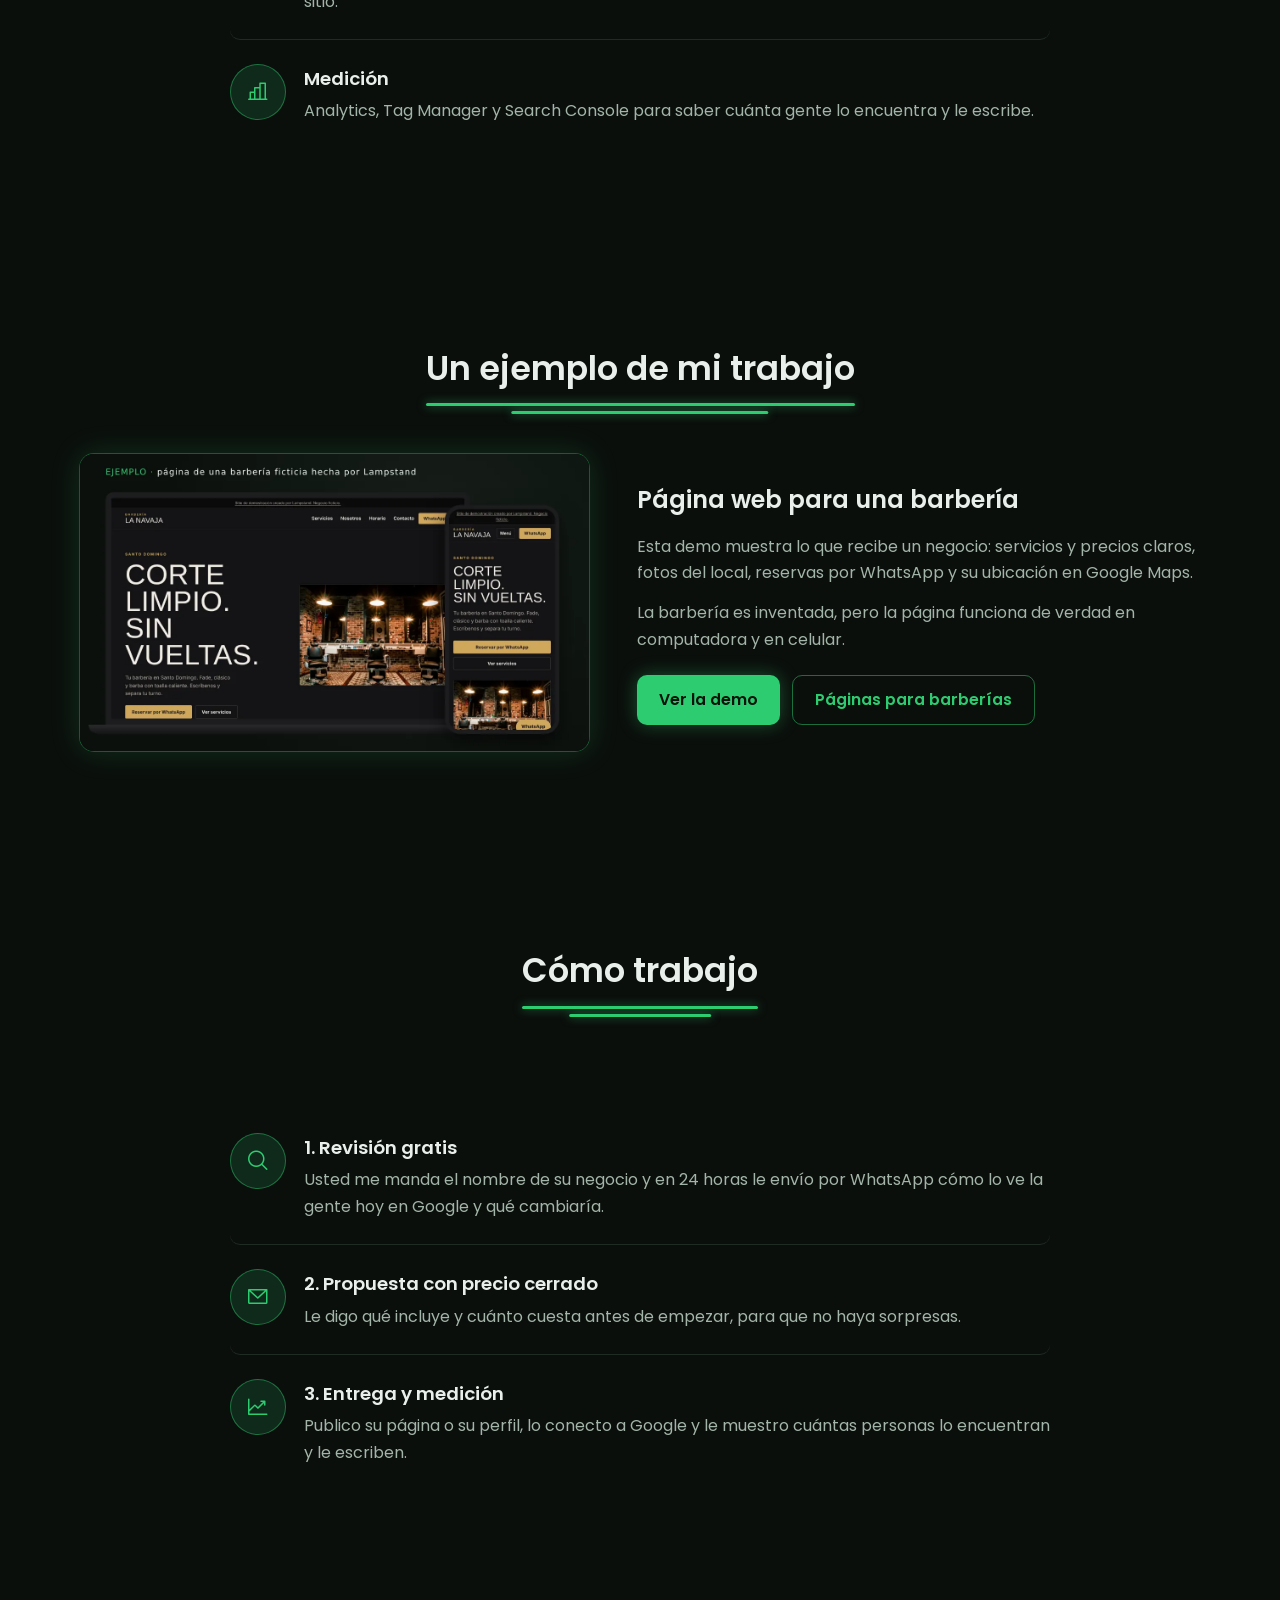
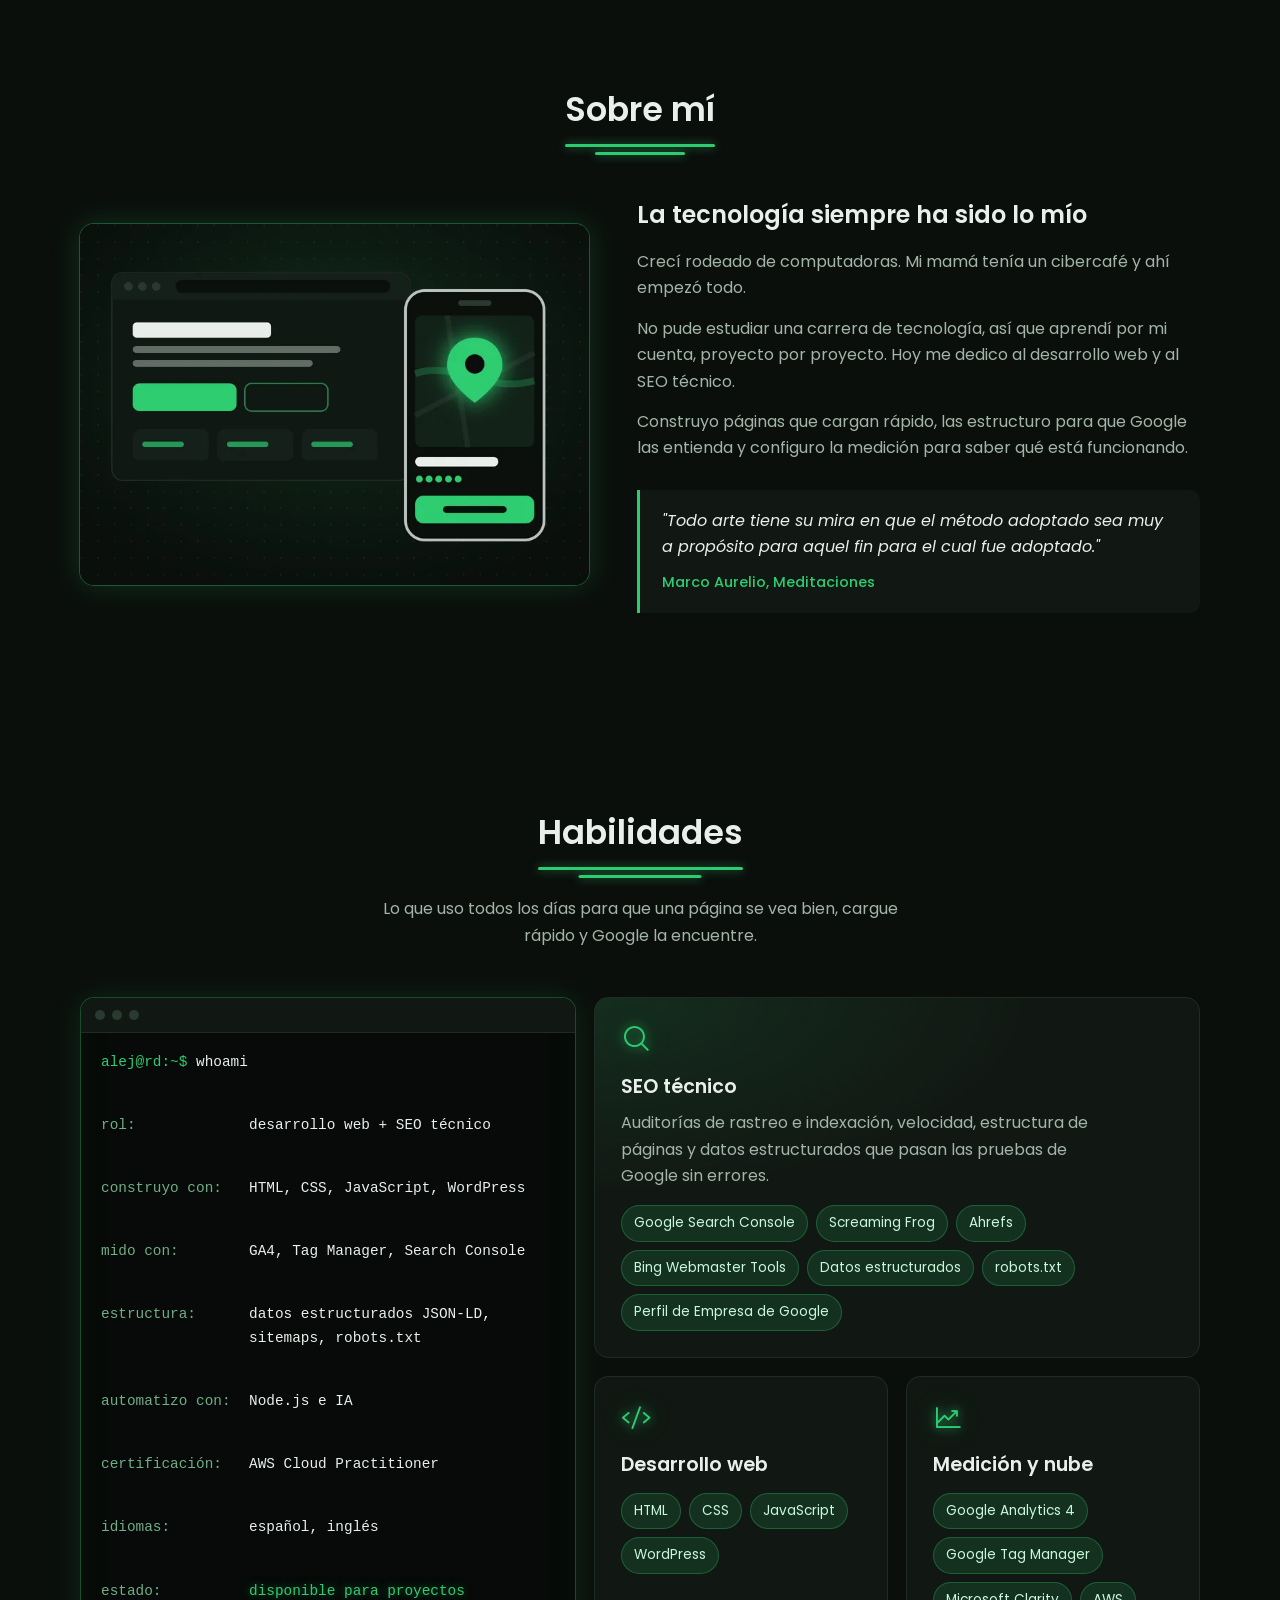
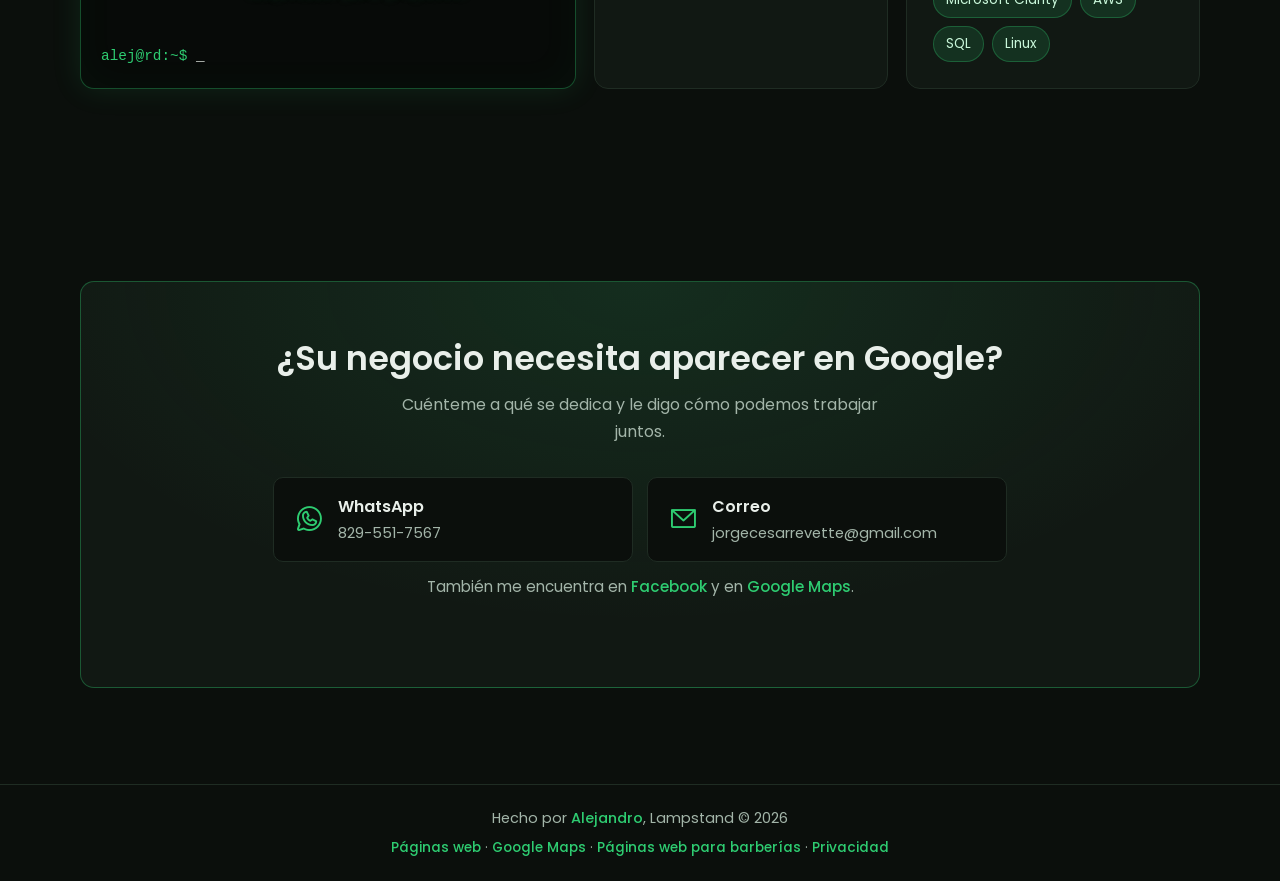
==== commit c2efa74b: "Portada orientada a clientes y todo el sitio en usted - Servicios despues del inicio, ejemplo de tra" ====
--- a/index.html
+++ b/index.html
@@ -23,7 +23,7 @@
     </script>
 
     <title>Páginas web y SEO para negocios en Santo Domingo | Lampstand</title>
-    <meta name="description" content="Diseño páginas web rápidas para negocios en Santo Domingo y las dejo listas para Google: SEO técnico, Google Maps y Analytics. Escríbeme por WhatsApp.">
+    <meta name="description" content="Lampstand diseña páginas web rápidas para negocios en Santo Domingo y las deja listas para Google: SEO técnico, Google Maps y Analytics. Escríbame por WhatsApp.">
     <meta name="robots" content="index, follow, max-image-preview:large, max-snippet:-1, max-video-preview:-1">
     <meta name="author" content="Alejandro">
     <link rel="canonical" href="https://jorgecesar7.github.io/">
@@ -77,7 +77,7 @@
           "@id": "https://jorgecesar7.github.io/#webpage",
           "url": "https://jorgecesar7.github.io/",
           "name": "Páginas web y SEO para negocios en Santo Domingo | Lampstand",
-          "description": "Diseño páginas web rápidas para negocios en Santo Domingo y las dejo listas para Google: SEO técnico, Google Maps y Analytics.",
+          "description": "Lampstand diseña páginas web rápidas para negocios en Santo Domingo y las deja listas para Google: SEO técnico, Google Maps y Analytics.",
           "inLanguage": "es-DO",
           "isPartOf": { "@id": "https://jorgecesar7.github.io/#website" },
           "about": { "@id": "https://jorgecesar7.github.io/#alejandro" },
@@ -88,7 +88,7 @@
             "width": 1200,
             "height": 630
           },
-          "dateModified": "2026-10-19T18:00:00-04:00"
+          "dateModified": "2026-11-05T12:00:00-04:00"
         },
         {
           "@type": "Organization",
@@ -102,8 +102,15 @@
             "height": 180
           },
           "description": "Diseño de páginas web, SEO técnico y Perfil de Empresa de Google para negocios en Santo Domingo, República Dominicana.",
+          "alternateName": "Lampstand Web Services",
           "founder": { "@id": "https://jorgecesar7.github.io/#alejandro" },
-          "email": "mailto:jorgecesarrevette@gmail.com"
+          "email": "mailto:jorgecesarrevette@gmail.com",
+          "telephone": "+1-829-551-7567",
+          "areaServed": { "@type": "City", "name": "Santo Domingo" },
+          "sameAs": [
+            "https://www.facebook.com/profile.php?id=100068271384441",
+            "https://www.google.com/maps?cid=4128158167566416092"
+          ]
         },
         {
           "@type": "Person",
@@ -195,9 +202,9 @@
 
             <nav class="links" aria-label="Principal">
                 <a class="reveal" data-anim="fade-up" style="--d:100ms" href="#home" data-i18n="nav_home">Inicio</a>
-                <a class="reveal" data-anim="fade-up" style="--d:200ms" href="#about" data-i18n="nav_about">Sobre mí</a>
-                <a class="reveal" data-anim="fade-up" style="--d:300ms" href="#skills" data-i18n="nav_skills">Habilidades</a>
-                <a class="reveal" data-anim="fade-up" style="--d:400ms" href="#experience" data-i18n="nav_experience">Experiencia</a>
+                <a class="reveal" data-anim="fade-up" style="--d:200ms" href="#servicios" data-i18n="nav_services">Servicios</a>
+                <a class="reveal" data-anim="fade-up" style="--d:300ms" href="#ejemplo" data-i18n="nav_example">Ejemplo</a>
+                <a class="reveal" data-anim="fade-up" style="--d:400ms" href="#about" data-i18n="nav_about">Sobre mí</a>
                 <a class="reveal" data-anim="fade-up" style="--d:500ms" href="#contact" data-i18n="nav_contact">Contacto</a>
             </nav>
 
@@ -215,9 +222,9 @@
 
         <nav class="mobile-menu" id="mobile-menu" aria-label="Menú móvil" hidden>
             <a href="#home" data-i18n="nav_home">Inicio</a>
+            <a href="#servicios" data-i18n="nav_services">Servicios</a>
+            <a href="#ejemplo" data-i18n="nav_example">Ejemplo</a>
             <a href="#about" data-i18n="nav_about">Sobre mí</a>
-            <a href="#skills" data-i18n="nav_skills">Habilidades</a>
-            <a href="#experience" data-i18n="nav_experience">Experiencia</a>
             <a href="#contact" data-i18n="nav_contact">Contacto</a>
         </nav>
     </header>
@@ -231,20 +238,116 @@
                     <img src="img/lampstand-hero.webp" width="720" height="720" alt="Logo de Lampstand, una lámpara encendida" data-i18n-alt="hero_alt" fetchpriority="high">
                 </div>
                 <div class="hero-content">
-                    <h1 class="reveal" data-anim="fade-left" style="--d:500ms"><span data-i18n="hero_hi">Hola, soy</span> <span class="glow">Alejandro</span><span class="h1-sub" data-i18n="hero_h1_sub">Páginas web y SEO para negocios en Santo Domingo</span></h1>
+                    <h1 class="reveal" data-anim="fade-left" style="--d:500ms"><span data-i18n="hero_hi">Hola, soy</span> <span class="glow">Alejandro</span><span class="h1-sub" data-i18n="hero_h1_sub">Lampstand: páginas web y SEO para negocios en Santo Domingo</span></h1>
                     <p class="typewriter reveal" data-anim="fade-right" style="--d:700ms" aria-live="off"><span class="typewriter-text"></span><span class="caret" aria-hidden="true">|</span></p>
-                    <p class="hero-sub reveal" data-anim="flip-down" style="--d:900ms" data-i18n="hero_sub">Creo páginas web rápidas y las preparo para Google para que tu negocio reciba más clientes.</p>
+                    <p class="hero-sub reveal" data-anim="flip-down" style="--d:900ms" data-i18n="hero_sub">Creo páginas web rápidas y las preparo para Google para que su negocio reciba más clientes.</p>
                     <div class="hero-cta reveal" data-anim="zoom-in" style="--d:1200ms">
                         <a class="btn btn-primary" href="https://wa.me/18295517567" target="_blank" rel="noopener">
-                            <i class="ph ph-whatsapp-logo" aria-hidden="true"></i><span data-i18n="cta_whatsapp">Escríbeme por WhatsApp</span>
+                            <i class="ph ph-whatsapp-logo" aria-hidden="true"></i><span data-i18n="cta_whatsapp">Escríbame por WhatsApp</span>
                         </a>
-                        <a class="btn btn-ghost" href="#experience" data-i18n="cta_services">Ver lo que hago</a>
-                    </div>
+                        <a class="btn btn-ghost" href="#servicios" data-i18n="cta_services">Ver servicios</a>
+                    </div>
+                    <p class="hero-note reveal" data-anim="fade-up" style="--d:1300ms" data-i18n="hero_note">Le reviso gratis cómo sale su negocio en Google y se lo mando por WhatsApp en 24 horas.</p>
                     <div class="social">
-                        <a class="reveal" data-anim="fade-up" style="--d:1400ms" href="https://github.com/JorgeCesar7" target="_blank" rel="noopener" aria-label="GitHub"><i class="ph ph-github-logo" aria-hidden="true"></i></a>
+                        <a class="reveal" data-anim="fade-up" style="--d:1400ms" href="https://www.facebook.com/profile.php?id=100068271384441" target="_blank" rel="noopener" aria-label="Lampstand en Facebook"><svg class="si" viewBox="0 0 24 24" aria-hidden="true" focusable="false"><path fill="currentColor" d="M13.5 21v-7.5h2.5l.4-3h-2.9V8.6c0-.9.3-1.5 1.5-1.5h1.5V4.4c-.3 0-1.2-.1-2.2-.1-2.2 0-3.7 1.3-3.7 3.8v2.4H8v3h2.6V21h2.9z"/></svg></a>
+                        <a class="reveal" data-anim="fade-up" style="--d:1450ms" href="https://www.google.com/maps?cid=4128158167566416092" target="_blank" rel="noopener" aria-label="Lampstand en Google Maps"><svg class="si" viewBox="0 0 24 24" aria-hidden="true" focusable="false"><path fill="currentColor" d="M21.6 12.2c0-.7-.1-1.4-.2-2H12v3.8h5.4a4.6 4.6 0 0 1-2 3v2.5h3.2c1.9-1.7 3-4.3 3-7.3zM12 22c2.7 0 5-.9 6.6-2.4l-3.2-2.5c-.9.6-2 1-3.4 1-2.6 0-4.8-1.8-5.6-4.1H3.1v2.6A10 10 0 0 0 12 22zM6.4 14c-.2-.6-.3-1.3-.3-2s.1-1.4.3-2V7.4H3.1a10 10 0 0 0 0 9.2L6.4 14zM12 5.9c1.5 0 2.8.5 3.8 1.5l2.9-2.9A10 10 0 0 0 3.1 7.4L6.4 10c.8-2.3 3-4.1 5.6-4.1z"/></svg></a>
                         <a class="reveal" data-anim="fade-up" style="--d:1500ms" href="https://www.linkedin.com/in/jorge-cesar-96657423a/" target="_blank" rel="noopener" aria-label="LinkedIn"><i class="ph ph-linkedin-logo" aria-hidden="true"></i></a>
                     </div>
                 </div>
+            </div>
+        </section>
+
+        <!-- Services -->
+        <section class="experience" id="servicios">
+            <div class="container">
+                <h2 class="section-title reveal" data-anim="fade-up"><span data-i18n="exp_title">Lo que hago</span></h2>
+                <p class="section-lead reveal" data-anim="fade-up" style="--d:150ms" data-i18n="exp_lead">Más de un año en SEO técnico para negocios de servicios. Ahora también construyo sus páginas.</p>
+                <ol class="services">
+                    <li class="service reveal" data-anim="fade-up" style="--d:200ms">
+                        <i class="ph ph-browser" aria-hidden="true"></i>
+                        <div>
+                            <h3 data-i18n="sv1">Páginas web</h3>
+                            <p data-i18n="sv1_p">Sitios hechos para celular, con botón de WhatsApp y listos para Google desde el primer día.</p>
+                            <a class="more" href="/paginas-web/" data-i18n="sv1_more">Ver páginas web</a>
+                        </div>
+                    </li>
+                    <li class="service reveal" data-anim="fade-up" style="--d:350ms">
+                        <i class="ph ph-map-pin" aria-hidden="true"></i>
+                        <div>
+                            <h3 data-i18n="sv2">Google Maps</h3>
+                            <p data-i18n="sv2_p">Creo o arreglo su Perfil de Empresa: categorías, horario, fotos y un código QR para pedir reseñas.</p>
+                            <a class="more" href="/google-maps/" data-i18n="sv2_more">Ver Google Maps</a>
+                        </div>
+                    </li>
+                    <li class="service reveal" data-anim="fade-up" style="--d:500ms">
+                        <i class="ph ph-gauge" aria-hidden="true"></i>
+                        <div>
+                            <h3 data-i18n="sv3">SEO técnico</h3>
+                            <p data-i18n="sv3_p">Velocidad, estructura, sitemap y datos estructurados para que Google rastree e indexe bien su sitio.</p>
+                        </div>
+                    </li>
+                    <li class="service reveal" data-anim="fade-up" style="--d:650ms">
+                        <i class="ph ph-chart-bar" aria-hidden="true"></i>
+                        <div>
+                            <h3 data-i18n="sv4">Medición</h3>
+                            <p data-i18n="sv4_p">Analytics, Tag Manager y Search Console para saber cuánta gente lo encuentra y le escribe.</p>
+                        </div>
+                    </li>
+                </ol>
+            </div>
+        </section>
+
+        <!-- Example -->
+        <section class="about example" id="ejemplo">
+            <div class="container">
+                <h2 class="section-title reveal" data-anim="fade-up"><span data-i18n="ex_title">Un ejemplo de mi trabajo</span></h2>
+                <div class="about-grid">
+                    <figure class="about-image example-image reveal" data-anim="fade-right" style="--d:200ms">
+                        <img src="img/pagina-web-ejemplo-barberia.webp" width="1200" height="700" alt="Página web de ejemplo para una barbería ficticia, vista en computadora y en celular, con botón de reservar por WhatsApp" data-i18n-alt="ex_alt" loading="lazy" decoding="async">
+                    </figure>
+                    <div class="about-text">
+                        <h3 class="reveal" data-anim="fade-left" style="--d:200ms" data-i18n="ex_h3">Página web para una barbería</h3>
+                        <div class="reveal" data-anim="flip-down" style="--d:300ms">
+                            <p data-i18n="ex_p1">Esta demo muestra lo que recibe un negocio: servicios y precios claros, fotos del local, reservas por WhatsApp y su ubicación en Google Maps.</p>
+                            <p data-i18n="ex_p2">La barbería es inventada, pero la página funciona de verdad en computadora y en celular.</p>
+                        </div>
+                        <div class="hero-cta reveal" data-anim="zoom-in" style="--d:400ms">
+                            <a class="btn btn-primary" href="/demos/barberia/" data-i18n="ex_demo">Ver la demo</a>
+                            <a class="btn btn-ghost" href="/pagina-web-para-barberias/" data-i18n="ex_page">Páginas para barberías</a>
+                        </div>
+                    </div>
+                </div>
+            </div>
+        </section>
+
+        <!-- Process -->
+        <section class="experience process" id="proceso">
+            <div class="container">
+                <h2 class="section-title reveal" data-anim="fade-up"><span data-i18n="pr_title">Cómo trabajo</span></h2>
+                <p class="section-lead reveal" data-anim="fade-up" style="--d:150ms" data-i18n="pr_lead">Tres pasos, sin compromiso hasta que vea la propuesta.</p>
+                <ol class="services">
+                    <li class="service reveal" data-anim="fade-up" style="--d:200ms">
+                        <i class="ph ph-magnifying-glass" aria-hidden="true"></i>
+                        <div>
+                            <h3 data-i18n="pr1">1. Revisión gratis</h3>
+                            <p data-i18n="pr1_p">Usted me manda el nombre de su negocio y en 24 horas le envío por WhatsApp cómo lo ve la gente hoy en Google y qué cambiaría.</p>
+                        </div>
+                    </li>
+                    <li class="service reveal" data-anim="fade-up" style="--d:350ms">
+                        <i class="ph ph-envelope-simple" aria-hidden="true"></i>
+                        <div>
+                            <h3 data-i18n="pr2">2. Propuesta con precio cerrado</h3>
+                            <p data-i18n="pr2_p">Le digo qué incluye y cuánto cuesta antes de empezar, para que no haya sorpresas.</p>
+                        </div>
+                    </li>
+                    <li class="service reveal" data-anim="fade-up" style="--d:500ms">
+                        <i class="ph ph-chart-line-up" aria-hidden="true"></i>
+                        <div>
+                            <h3 data-i18n="pr3">3. Entrega y medición</h3>
+                            <p data-i18n="pr3_p">Publico su página o su perfil, lo conecto a Google y le muestro cuántas personas lo encuentran y le escriben.</p>
+                        </div>
+                    </li>
+                </ol>
             </div>
         </section>
 
@@ -337,53 +440,14 @@
             </div>
         </section>
 
-        <!-- Experience / services -->
-        <section class="experience" id="experience">
-            <div class="container">
-                <h2 class="section-title reveal" data-anim="fade-up"><span data-i18n="exp_title">Lo que hago</span></h2>
-                <p class="section-lead reveal" data-anim="fade-up" style="--d:150ms" data-i18n="exp_lead">Más de un año en SEO técnico para negocios de servicios. Ahora también construyo sus páginas.</p>
-                <ol class="services">
-                    <li class="service reveal" data-anim="fade-up" style="--d:200ms">
-                        <i class="ph ph-browser" aria-hidden="true"></i>
-                        <div>
-                            <h3 data-i18n="sv1">Páginas web</h3>
-                            <p data-i18n="sv1_p">Sitios hechos para celular, con botón de WhatsApp y listos para Google desde el primer día.</p>
-                            <a class="more" href="/paginas-web/" data-i18n="sv1_more">Ver páginas web</a>
-                        </div>
-                    </li>
-                    <li class="service reveal" data-anim="fade-up" style="--d:350ms">
-                        <i class="ph ph-map-pin" aria-hidden="true"></i>
-                        <div>
-                            <h3 data-i18n="sv2">Google Maps</h3>
-                            <p data-i18n="sv2_p">Creo o arreglo tu Perfil de Empresa: categorías, horario, fotos y un código QR para pedir reseñas.</p>
-                            <a class="more" href="/google-maps/" data-i18n="sv2_more">Ver Google Maps</a>
-                        </div>
-                    </li>
-                    <li class="service reveal" data-anim="fade-up" style="--d:500ms">
-                        <i class="ph ph-gauge" aria-hidden="true"></i>
-                        <div>
-                            <h3 data-i18n="sv3">SEO técnico</h3>
-                            <p data-i18n="sv3_p">Velocidad, estructura, sitemap y datos estructurados para que Google rastree e indexe bien tu sitio.</p>
-                        </div>
-                    </li>
-                    <li class="service reveal" data-anim="fade-up" style="--d:650ms">
-                        <i class="ph ph-chart-bar" aria-hidden="true"></i>
-                        <div>
-                            <h3 data-i18n="sv4">Medición</h3>
-                            <p data-i18n="sv4_p">Analytics, Tag Manager y Search Console para saber cuánta gente te encuentra y te escribe.</p>
-                        </div>
-                    </li>
-                </ol>
-            </div>
-        </section>
 
         <!-- Contact -->
         <section class="contact" id="contact">
             <div class="container">
                 <div class="contact-box">
                     <div class="contact-content">
-                        <h2 class="reveal" data-anim="fade-left" style="--d:150ms" data-i18n="contact_title">¿Tu negocio necesita aparecer en Google?</h2>
-                        <p class="reveal" data-anim="fade-left" style="--d:250ms" data-i18n="contact_p">Cuéntame qué haces y te digo cómo podemos trabajar juntos.</p>
+                        <h2 class="reveal" data-anim="fade-left" style="--d:150ms" data-i18n="contact_title">¿Su negocio necesita aparecer en Google?</h2>
+                        <p class="reveal" data-anim="fade-left" style="--d:250ms" data-i18n="contact_p">Cuénteme a qué se dedica y le digo cómo podemos trabajar juntos.</p>
                         <div class="contact-links">
                             <a class="contact-link reveal" data-anim="zoom-in" style="--d:350ms" href="https://wa.me/18295517567" target="_blank" rel="noopener">
                                 <i class="ph ph-whatsapp-logo" aria-hidden="true"></i>
@@ -394,6 +458,7 @@
                                 <span><strong data-i18n="email">Correo</strong>jorgecesarrevette@gmail.com</span>
                             </a>
                         </div>
+                        <p class="contact-more" data-i18n-html="contact_more">También me encuentra en <a href="https://www.facebook.com/profile.php?id=100068271384441" target="_blank" rel="noopener">Facebook</a> y en <a href="https://www.google.com/maps?cid=4128158167566416092" target="_blank" rel="noopener">Google Maps</a>.</p>
                     </div>
                 </div>
             </div>
--- a/styles.css
+++ b/styles.css
@@ -609,6 +609,9 @@
 .footer a { color: var(--accent); font-weight: 500; }
 
 /* Reveal animations (replaces the old AOS library) */
+/* Evita el scroll lateral en móvil mientras las animaciones fade-left/right están fuera de su sitio */
+main { overflow-x: clip; }
+
 .reveal[data-anim] {
     opacity: 0;
     transition: opacity var(--t, 0.9s) ease, transform var(--t, 0.9s) cubic-bezier(.2, .7, .2, 1);
@@ -674,3 +677,20 @@
     .logo span { font-size: 1.22rem; }
     .nav-actions { gap: 8px; }
 }
+
+/* 2026-11-05: hero note, inline brand icons, example section, contact extras */
+.hero-note { margin-top: 14px; font-size: 0.92rem; color: var(--muted); max-width: 46ch; }
+.social a .si { width: 20px; height: 20px; display: block; }
+.example-image img { aspect-ratio: 1200 / 700; object-fit: contain; background: #0b0f0c; }
+.example .hero-cta { margin-top: 22px; }
+.contact-more { margin-top: 22px; color: var(--muted); font-size: 0.95rem; }
+.contact-more a { color: var(--accent); font-weight: 500; }
+.contact-more a:hover { text-shadow: var(--glow); }
+@media (max-width: 900px) { .hero-note { margin-inline: auto; } .example .hero-cta { justify-content: center; } }
+/* Phones: keep the WhatsApp button inside the first screen */
+@media (max-width: 560px) {
+    .hero { padding-top: 16px; }
+    .hero-inner { gap: 18px; }
+    .hero-image { width: min(150px, 40vw); }
+    .hero-sub { font-size: 1rem; }
+}
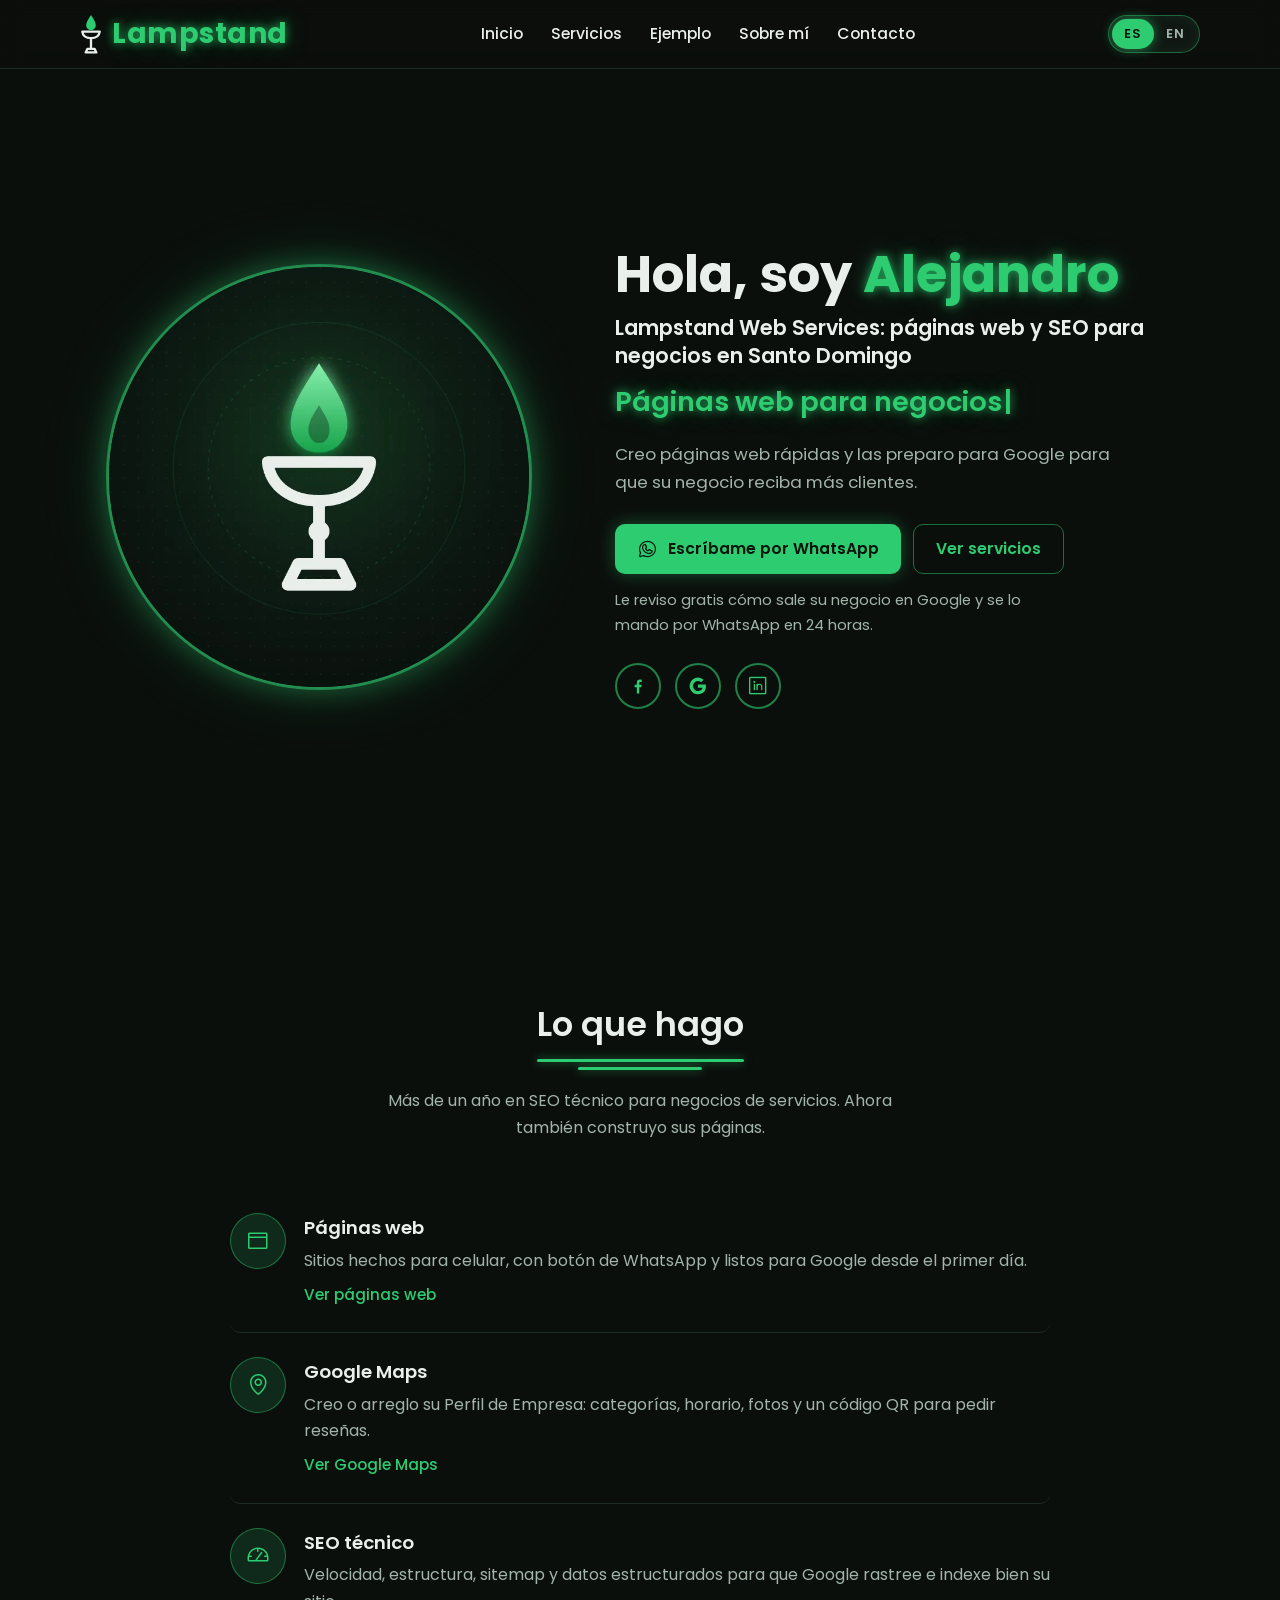
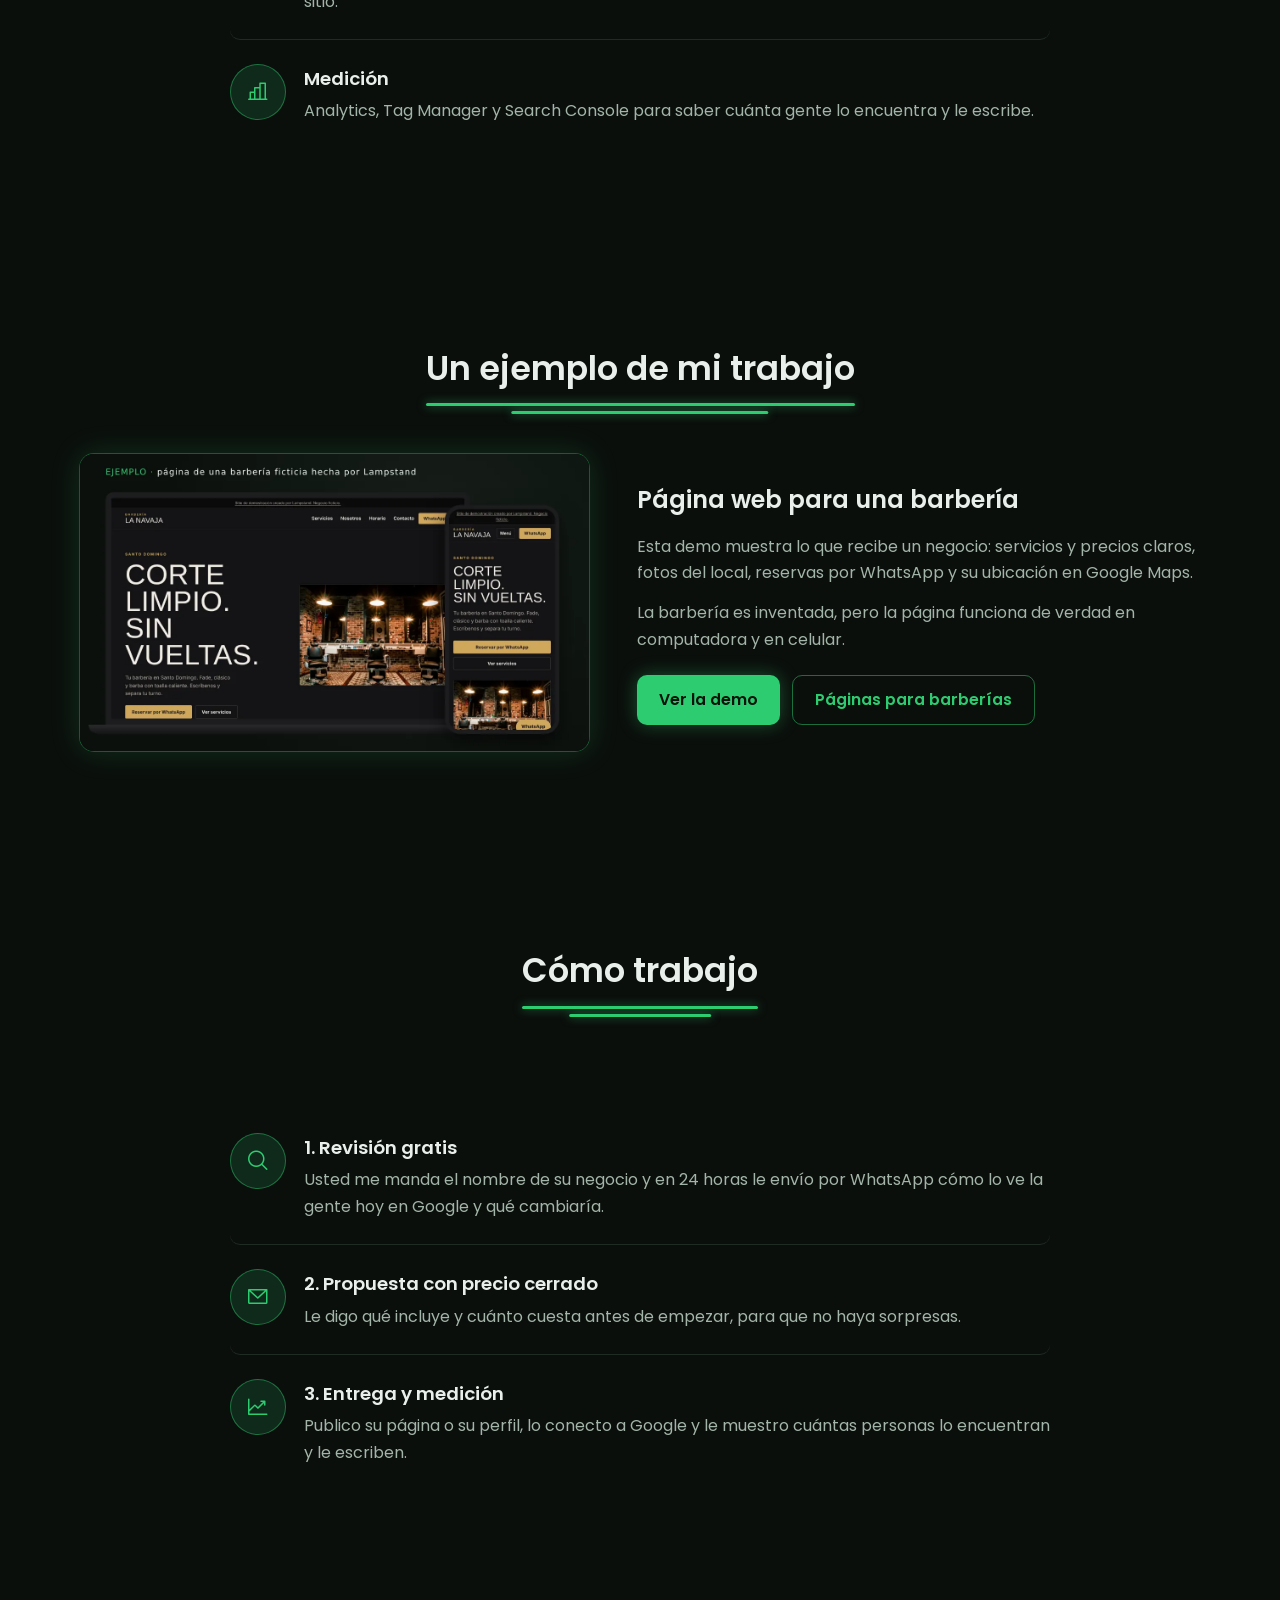
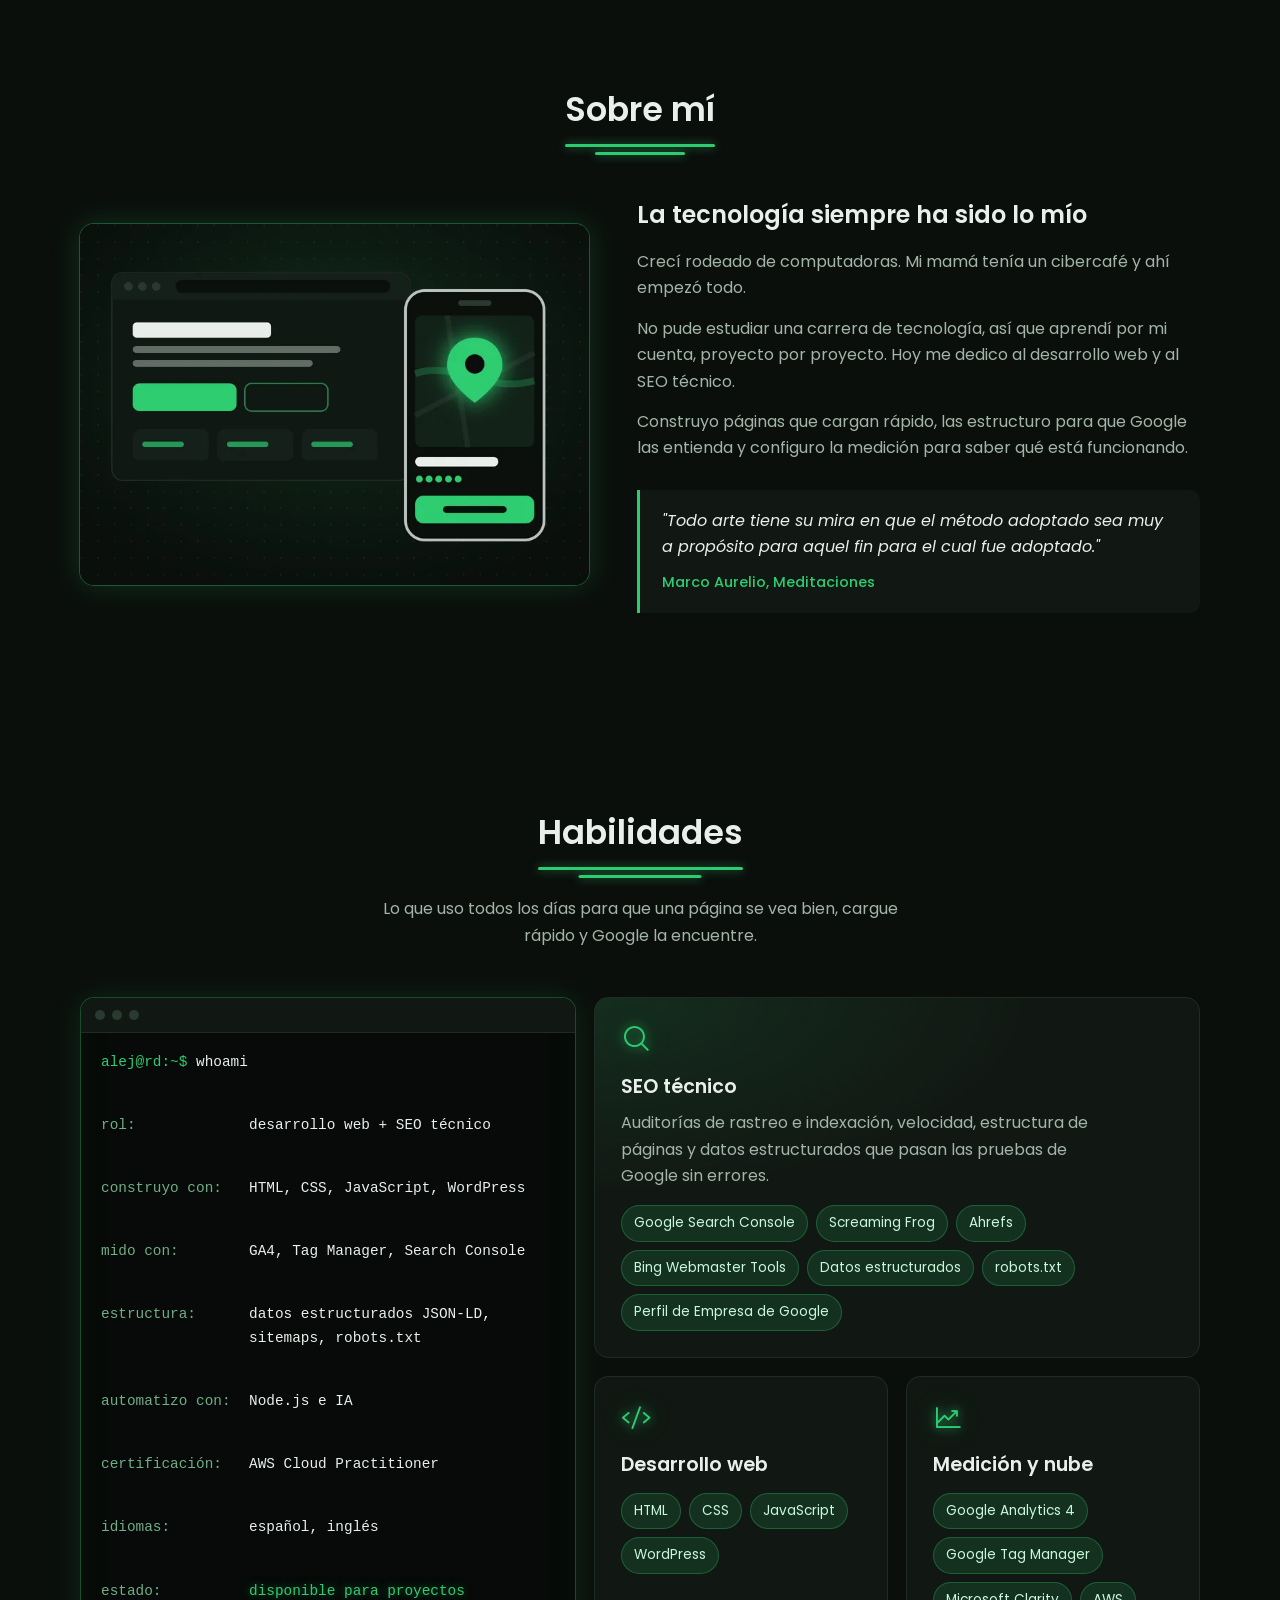
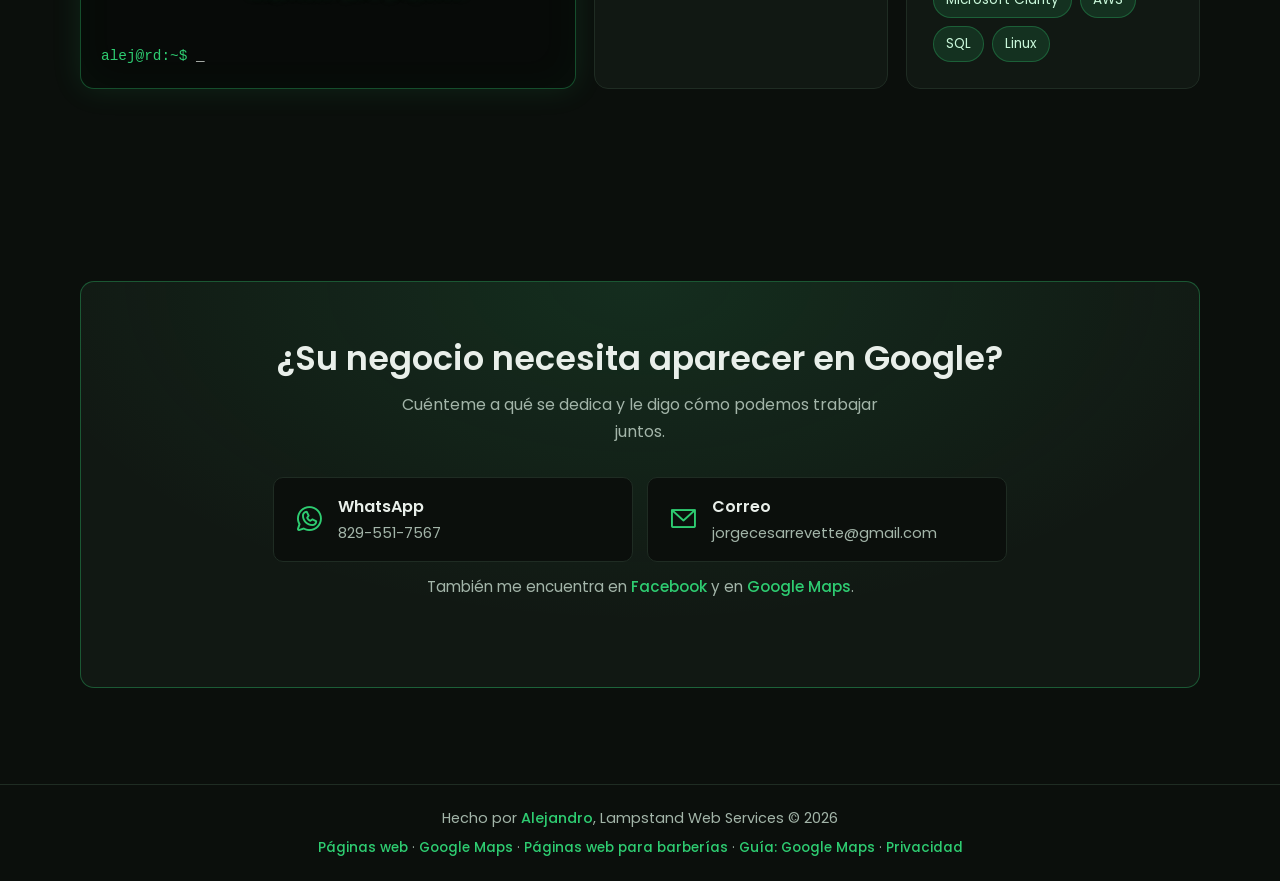
==== commit b7a5748f: "Add Google Maps how-to guide, Lampstand Web Services branding - New guide /como-poner-mi-negocio-en-" ====
--- a/index.html
+++ b/index.html
@@ -22,7 +22,7 @@
         })(window, document, "clarity", "script", "z00vw6f5f6");
     </script>
 
-    <title>Páginas web y SEO para negocios en Santo Domingo | Lampstand</title>
+    <title>Lampstand Web Services | Páginas web y SEO en Santo Domingo</title>
     <meta name="description" content="Lampstand diseña páginas web rápidas para negocios en Santo Domingo y las deja listas para Google: SEO técnico, Google Maps y Analytics. Escríbame por WhatsApp.">
     <meta name="robots" content="index, follow, max-image-preview:large, max-snippet:-1, max-video-preview:-1">
     <meta name="author" content="Alejandro">
@@ -31,22 +31,22 @@
     <meta name="google-site-verification" content="VwEiimnmCE7W-ItSaD-Ynu33-EN8Bf44KYxOSooDWXg">
 
     <meta property="og:type" content="website">
-    <meta property="og:site_name" content="Lampstand">
+    <meta property="og:site_name" content="Lampstand Web Services">
     <meta property="og:url" content="https://jorgecesar7.github.io/">
-    <meta property="og:title" content="Páginas web y SEO para negocios en Santo Domingo | Lampstand">
+    <meta property="og:title" content="Lampstand Web Services | Páginas web y SEO en Santo Domingo">
     <meta property="og:description" content="Páginas web rápidas para negocios en Santo Domingo, listas para Google desde el primer día.">
     <meta property="og:image" content="https://jorgecesar7.github.io/img/og-lampstand.jpg">
     <meta property="og:image:type" content="image/jpeg">
     <meta property="og:image:width" content="1200">
     <meta property="og:image:height" content="630">
-    <meta property="og:image:alt" content="Lampstand, diseño de páginas web y SEO en Santo Domingo">
+    <meta property="og:image:alt" content="Lampstand Web Services, diseño de páginas web y SEO en Santo Domingo">
     <meta property="og:locale" content="es_DO">
     <meta property="og:locale:alternate" content="en_US">
     <meta name="twitter:card" content="summary_large_image">
-    <meta name="twitter:title" content="Páginas web y SEO para negocios en Santo Domingo | Lampstand">
+    <meta name="twitter:title" content="Lampstand Web Services | Páginas web y SEO en Santo Domingo">
     <meta name="twitter:description" content="Páginas web rápidas para negocios en Santo Domingo, listas para Google desde el primer día.">
     <meta name="twitter:image" content="https://jorgecesar7.github.io/img/og-lampstand.jpg">
-    <meta name="twitter:image:alt" content="Lampstand, diseño de páginas web y SEO en Santo Domingo">
+    <meta name="twitter:image:alt" content="Lampstand Web Services, diseño de páginas web y SEO en Santo Domingo">
 
     <link rel="icon" type="image/png" sizes="48x48" href="img/favicon.png">
     <link rel="apple-touch-icon" sizes="180x180" href="img/apple-touch-icon.png">
@@ -67,7 +67,8 @@
           "@type": "WebSite",
           "@id": "https://jorgecesar7.github.io/#website",
           "url": "https://jorgecesar7.github.io/",
-          "name": "Lampstand",
+          "name": "Lampstand Web Services",
+          "alternateName": "Lampstand",
           "description": "Diseño de páginas web y SEO técnico para negocios en Santo Domingo, República Dominicana.",
           "inLanguage": "es-DO",
           "publisher": { "@id": "https://jorgecesar7.github.io/#organization" }
@@ -76,7 +77,7 @@
           "@type": "ProfilePage",
           "@id": "https://jorgecesar7.github.io/#webpage",
           "url": "https://jorgecesar7.github.io/",
-          "name": "Páginas web y SEO para negocios en Santo Domingo | Lampstand",
+          "name": "Lampstand Web Services | Páginas web y SEO en Santo Domingo",
           "description": "Lampstand diseña páginas web rápidas para negocios en Santo Domingo y las deja listas para Google: SEO técnico, Google Maps y Analytics.",
           "inLanguage": "es-DO",
           "isPartOf": { "@id": "https://jorgecesar7.github.io/#website" },
@@ -93,7 +94,7 @@
         {
           "@type": "Organization",
           "@id": "https://jorgecesar7.github.io/#organization",
-          "name": "Lampstand",
+          "name": "Lampstand Web Services",
           "url": "https://jorgecesar7.github.io/",
           "logo": {
             "@type": "ImageObject",
@@ -102,7 +103,7 @@
             "height": 180
           },
           "description": "Diseño de páginas web, SEO técnico y Perfil de Empresa de Google para negocios en Santo Domingo, República Dominicana.",
-          "alternateName": "Lampstand Web Services",
+          "alternateName": "Lampstand",
           "founder": { "@id": "https://jorgecesar7.github.io/#alejandro" },
           "email": "mailto:jorgecesarrevette@gmail.com",
           "telephone": "+1-829-551-7567",
@@ -238,7 +239,7 @@
                     <img src="img/lampstand-hero.webp" width="720" height="720" alt="Logo de Lampstand, una lámpara encendida" data-i18n-alt="hero_alt" fetchpriority="high">
                 </div>
                 <div class="hero-content">
-                    <h1 class="reveal" data-anim="fade-left" style="--d:500ms"><span data-i18n="hero_hi">Hola, soy</span> <span class="glow">Alejandro</span><span class="h1-sub" data-i18n="hero_h1_sub">Lampstand: páginas web y SEO para negocios en Santo Domingo</span></h1>
+                    <h1 class="reveal" data-anim="fade-left" style="--d:500ms"><span data-i18n="hero_hi">Hola, soy</span> <span class="glow">Alejandro</span><span class="h1-sub" data-i18n="hero_h1_sub">Lampstand Web Services: páginas web y SEO para negocios en Santo Domingo</span></h1>
                     <p class="typewriter reveal" data-anim="fade-right" style="--d:700ms" aria-live="off"><span class="typewriter-text"></span><span class="caret" aria-hidden="true">|</span></p>
                     <p class="hero-sub reveal" data-anim="flip-down" style="--d:900ms" data-i18n="hero_sub">Creo páginas web rápidas y las preparo para Google para que su negocio reciba más clientes.</p>
                     <div class="hero-cta reveal" data-anim="zoom-in" style="--d:1200ms">
@@ -466,8 +467,8 @@
     </main>
 
     <footer class="footer">
-        <p><span data-i18n="footer">Hecho por</span> <a href="#home">Alejandro</a>, Lampstand &copy; <span id="year">2026</span></p>
-        <p class="footer-links"><a href="/paginas-web/" data-i18n="fl_web">Páginas web</a> · <a href="/google-maps/">Google Maps</a> · <a href="/pagina-web-para-barberias/" data-i18n="fl_barber">Páginas web para barberías</a> · <a href="/privacidad/" data-i18n="fl_privacy">Privacidad</a></p>
+        <p><span data-i18n="footer">Hecho por</span> <a href="#home">Alejandro</a>, Lampstand Web Services &copy; <span id="year">2026</span></p>
+        <p class="footer-links"><a href="/paginas-web/" data-i18n="fl_web">Páginas web</a> · <a href="/google-maps/">Google Maps</a> · <a href="/pagina-web-para-barberias/" data-i18n="fl_barber">Páginas web para barberías</a> · <a href="/como-poner-mi-negocio-en-google-maps/" data-i18n="fl_guide">Guía: Google Maps</a> · <a href="/privacidad/" data-i18n="fl_privacy">Privacidad</a></p>
     </footer>
 
     <script src="script.js"></script>
